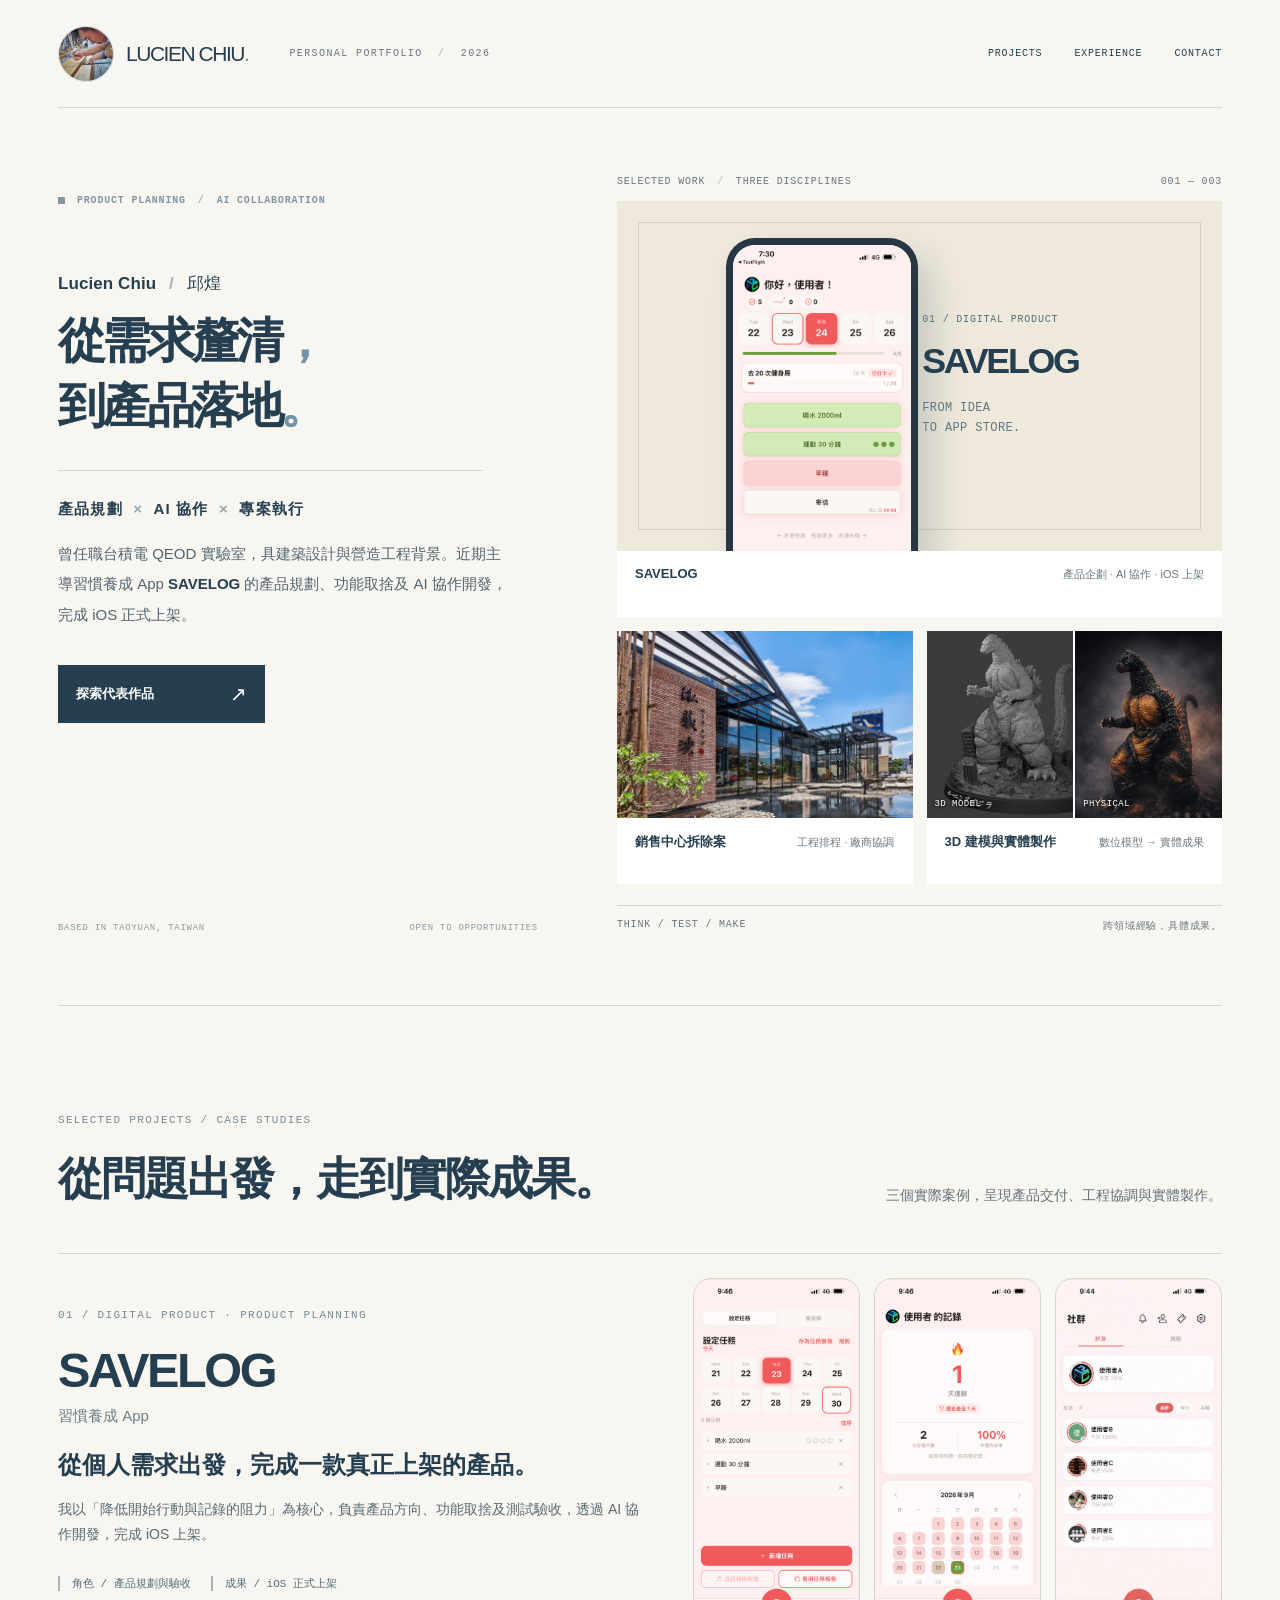
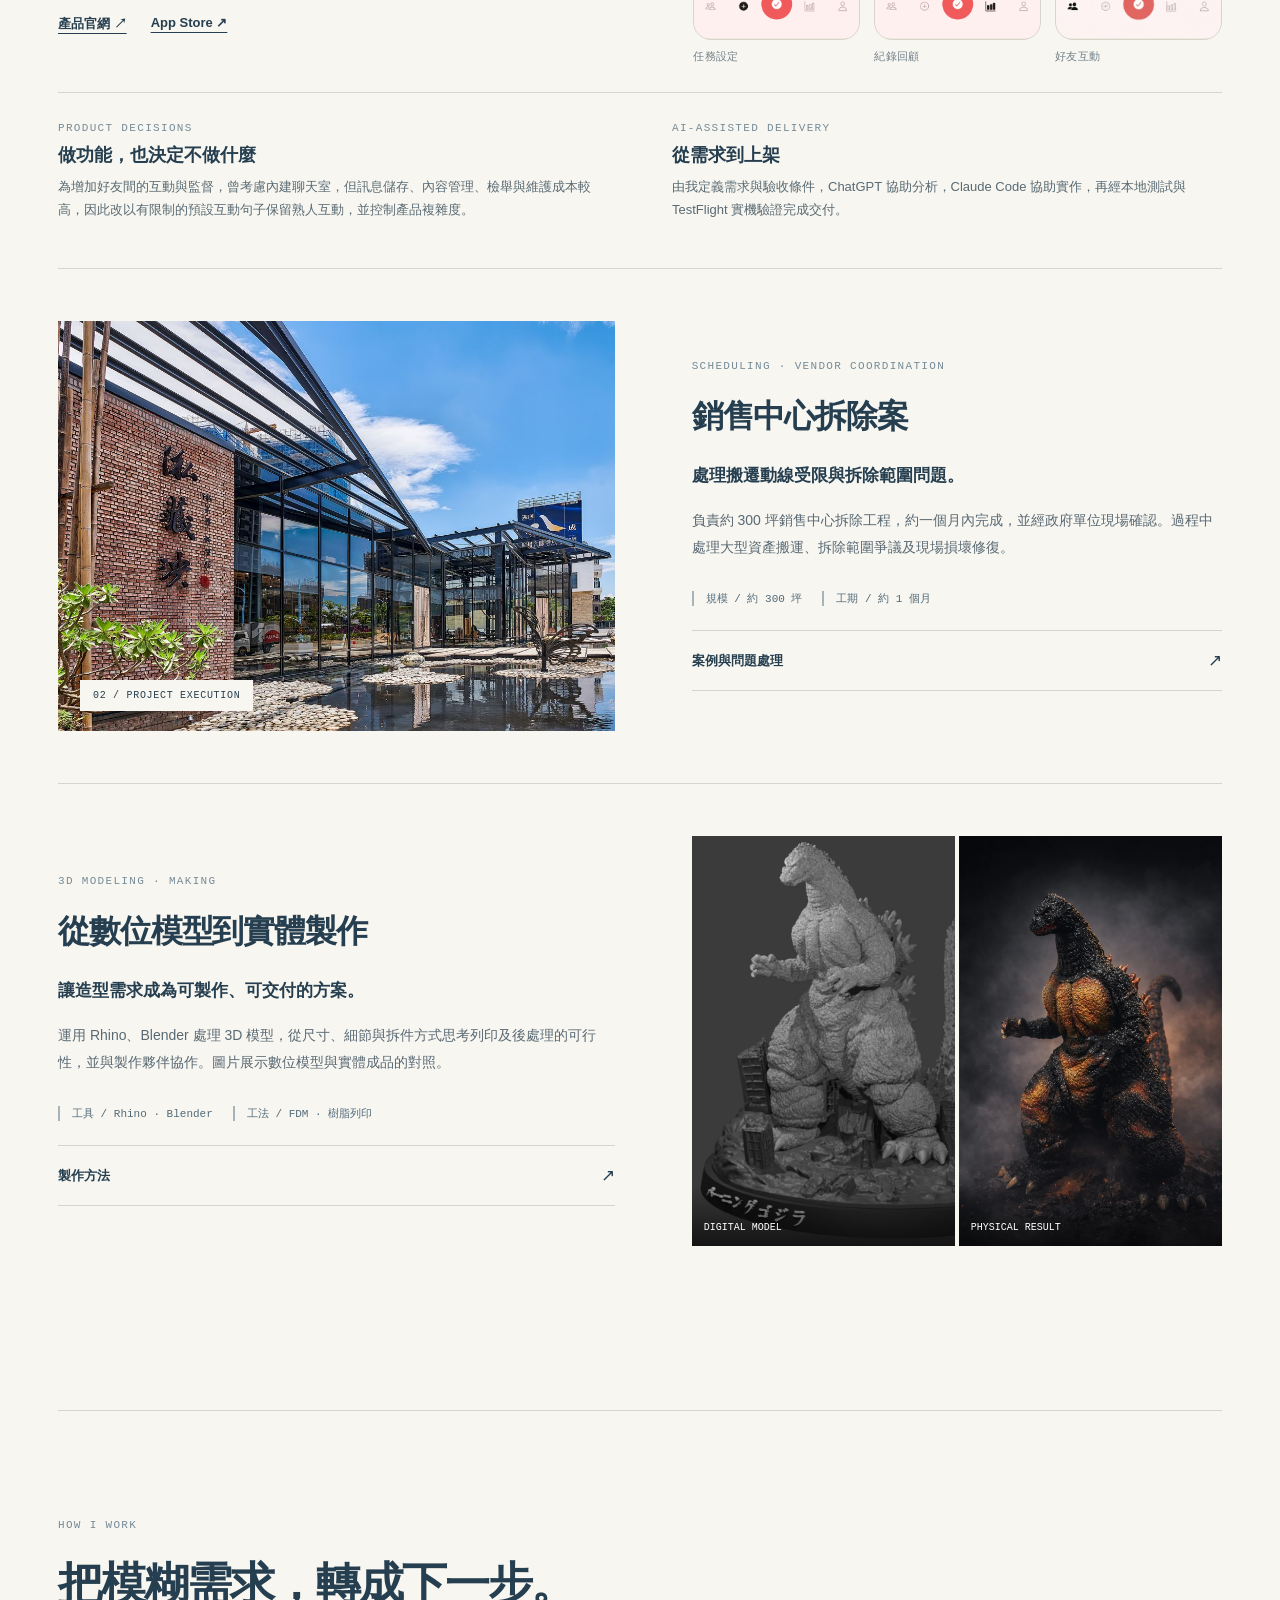
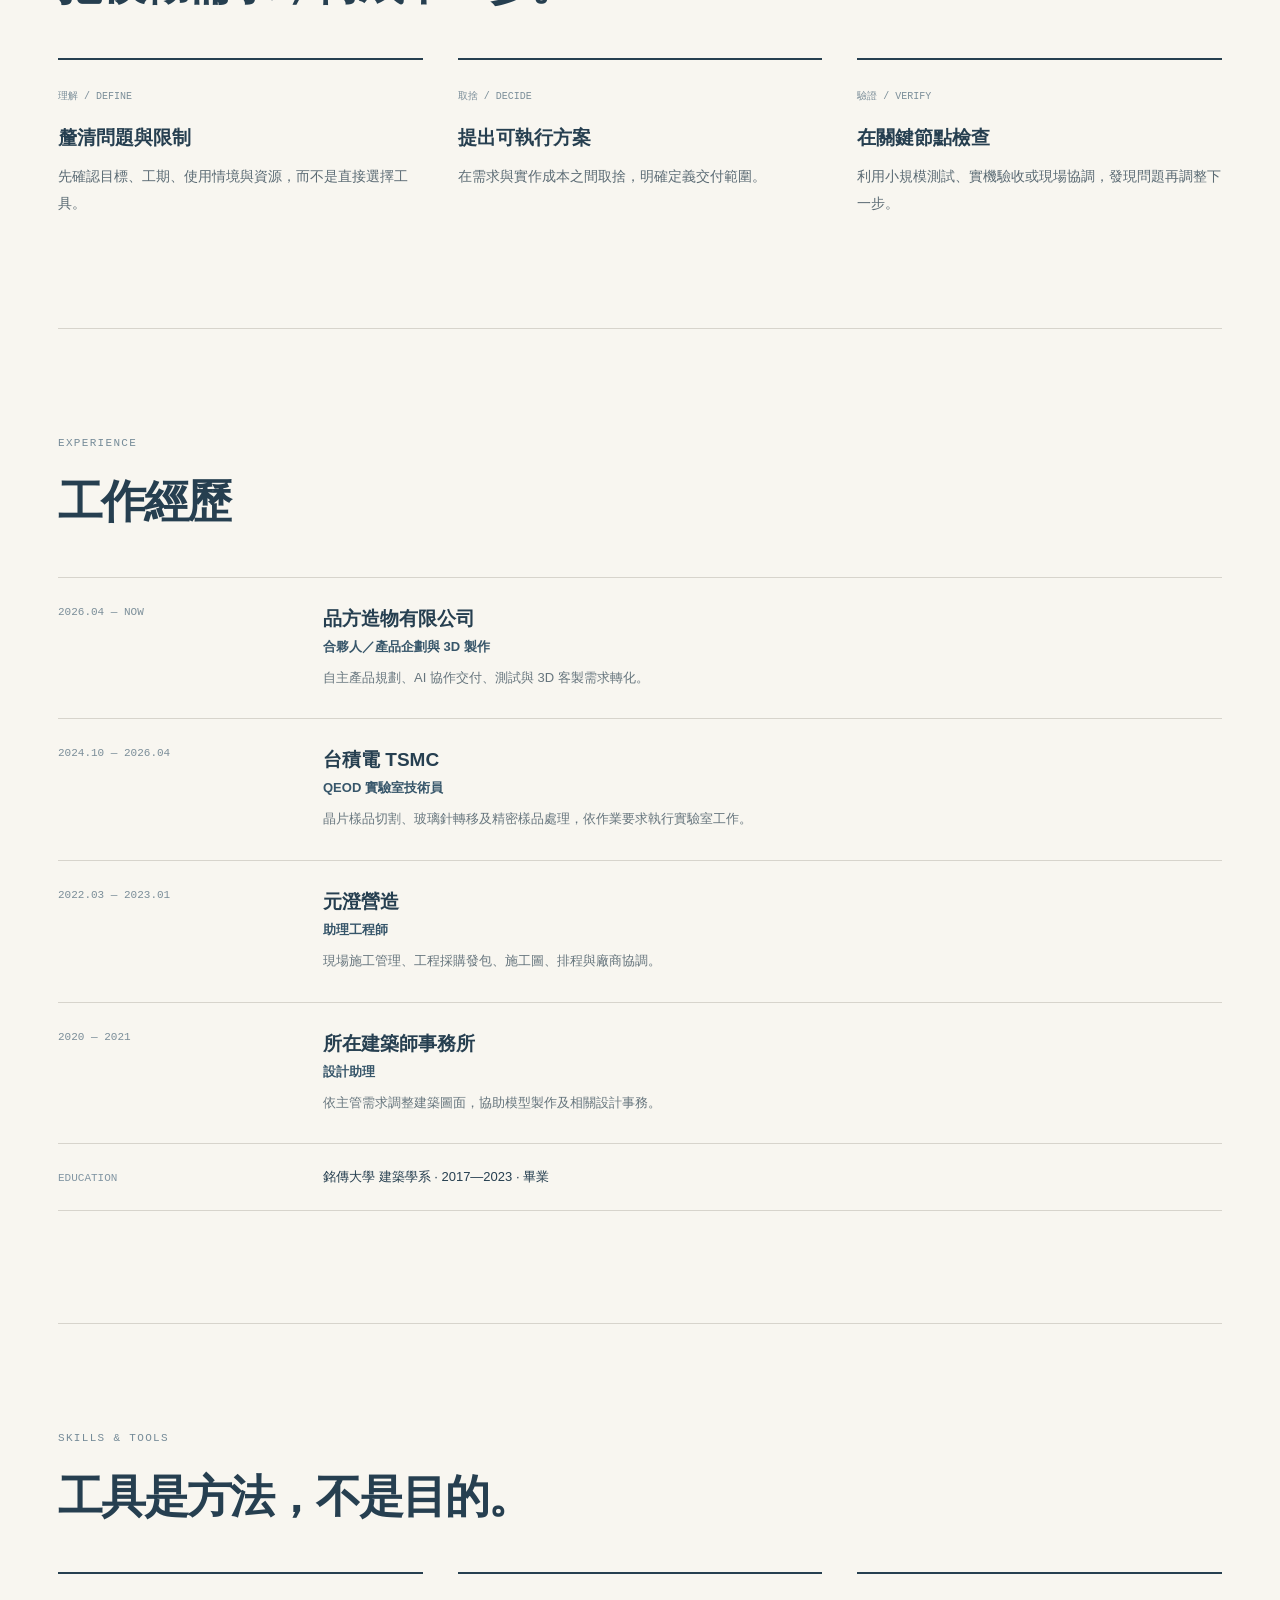
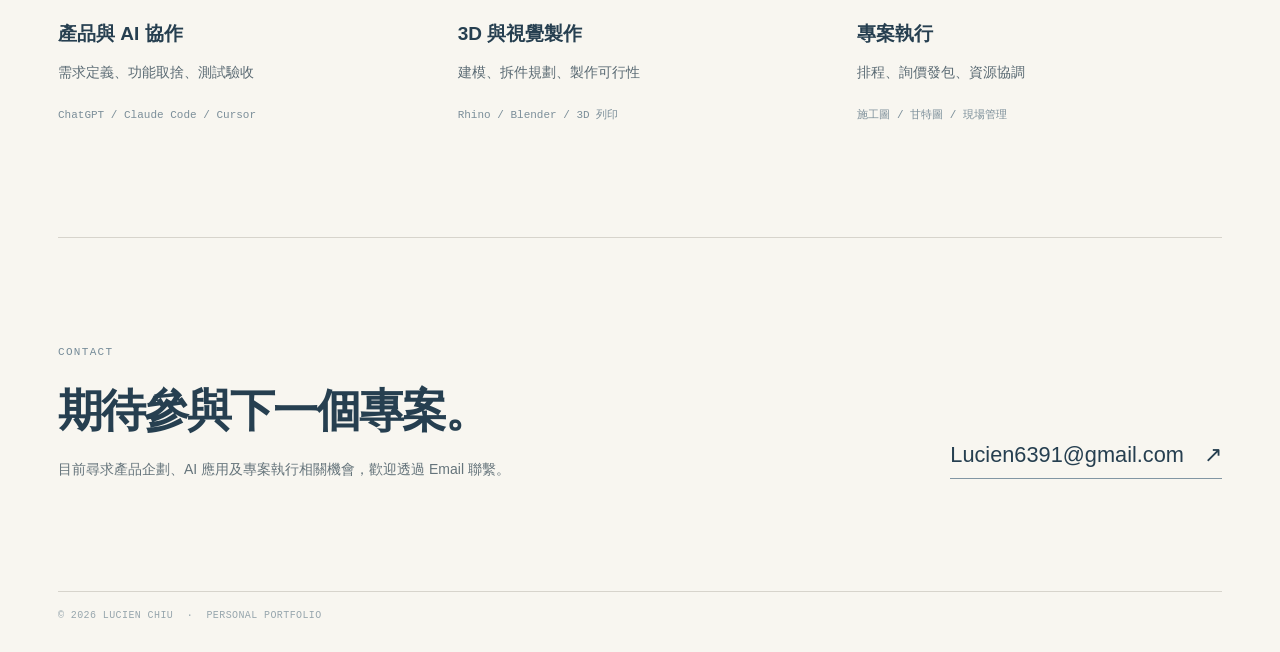
==== index.html @ 49c58454 "Add files via upload" ====
<!doctype html>
<html lang="zh-Hant">
<head>
  <meta charset="utf-8">
  <meta name="viewport" content="width=device-width, initial-scale=1">
  <meta name="theme-color" content="#F8F6F0">
  <meta name="description" content="Lucien Chiu 邱煌的個人作品集。產品規劃、AI 協作與專案執行。">
  <title>Lucien Chiu｜邱煌 — Portfolio</title>
  <link rel="stylesheet" href="styles.css">
</head>
<body>
  <div class="page-shell">
    <header class="site-header">
      <a class="wordmark" href="#top" aria-label="Lucien Chiu 首頁"><img class="brand-photo" src="assets/lucien-work-photo.jpg" alt="" width="56" height="56"> <span class="brand-name">LUCIEN <span>CHIU</span><span class="mark-dot">.</span></span></a>
      <span class="header-label">PERSONAL PORTFOLIO <span class="sep">/</span> 2026</span>
      <nav class="main-nav" aria-label="主要導覽"><a href="#selected-work">PROJECTS</a><a href="#experience">EXPERIENCE</a><a href="#contact">CONTACT</a></nav>
    </header>

    <main id="top">
      <section class="hero" aria-labelledby="hero-title">
        <div class="hero-copy">
          <div class="hero-index"><span class="square" aria-hidden="true"></span> PRODUCT PLANNING <span class="slash">/</span> AI COLLABORATION</div>
          <p class="hello">Lucien Chiu <span class="hello-line">/</span> 邱煌</p>
          <h1 id="hero-title">從需求釐清<span class="punct">，</span><br>到產品落地<span class="punct">。</span></h1>
          <div class="rule"></div>
          <p class="hero-role">產品規劃 <span>×</span> AI 協作 <span>×</span> 專案執行</p>
          <p class="hero-description">曾任職台積電 QEOD 實驗室，具建築設計與營造工程背景。近期主導習慣養成 App <strong>SAVELOG</strong> 的產品規劃、功能取捨及 AI 協作開發，完成 iOS 正式上架。</p>
          <a class="hero-cta" href="#selected-work"><span>探索代表作品</span><span class="cta-arrow" aria-hidden="true">↗</span></a>
          <div class="hero-foot"><span>BASED IN TAOYUAN, TAIWAN</span><span>OPEN TO OPPORTUNITIES</span></div>
        </div>

        <div class="portfolio-area" aria-label="代表作品影像">
          <div class="area-heading"><span>SELECTED WORK <i>/</i> THREE DISCIPLINES</span><span>001 — 003</span></div>
          <div class="project-grid">
            <article class="project project-product">
              <div class="product-visual">
                <div class="visual-outline" aria-hidden="true"></div>
                <div class="phone"><img src="assets/savelog.png" alt="SAVELOG 習慣管理 App 首頁畫面"></div>
                <div class="product-meta"><span class="tiny-label">01 / DIGITAL PRODUCT</span><span class="product-title">SAVELOG</span><span class="product-sub">FROM IDEA<br>TO APP STORE.</span></div>
              </div>
              <div class="project-caption"><strong>SAVELOG</strong><span>產品企劃 · AI 協作 · iOS 上架</span></div>
            </article>
            <article class="project project-build">
              <div class="build-visual"><img src="assets/sales-center.jpg" alt="曾負責拆除統籌的銷售中心，拆除前建築外觀"></div>
              <div class="project-caption"><strong>銷售中心拆除案</strong><span>工程排程 · 廠商協調</span></div>
            </article>
            <article class="project project-make">
              <div class="make-visual"><div class="make-half"><img src="assets/godzilla-model.webp" alt="哥吉拉作品的數位 3D 模型"><span>3D MODEL</span></div><div class="make-half"><img src="assets/godzilla-finished.webp" alt="哥吉拉作品的實體塗裝成品"><span>PHYSICAL</span></div></div>
              <div class="project-caption"><strong>3D 建模與實體製作</strong><span>數位模型 → 實體成果</span></div>
            </article>
          </div>
          <div class="area-footer"><span>THINK / TEST / MAKE</span><span>跨領域經驗，具體成果。</span></div>
        </div>
      </section>

      <section class="section work-section" id="selected-work" aria-labelledby="work-title">
        <div class="section-heading"><div><p class="eyebrow">SELECTED PROJECTS / CASE STUDIES</p><h2 id="work-title">從問題出發，走到實際成果。</h2></div><p class="section-intro">三個實際案例，呈現產品交付、工程協調與實體製作。</p></div>
        <article class="savelog-feature compact-savelog" aria-labelledby="savelog-title">
          <div class="savelog-compact-main">
            <div class="savelog-compact-copy">
              <p class="eyebrow">01 / DIGITAL PRODUCT · PRODUCT PLANNING</p>
              <h3 id="savelog-title">SAVELOG <span>習慣養成 App</span></h3>
              <p class="savelog-statement">從個人需求出發，完成一款真正上架的產品。</p>
              <p>我以「降低開始行動與記錄的阻力」為核心，負責產品方向、功能取捨及測試驗收，透過 AI 協作開發，完成 iOS 上架。</p>
              <div class="facts"><span>角色 / 產品規劃與驗收</span><span>成果 / iOS 正式上架</span></div>
              <div class="savelog-links"><a href="https://savelog.app/" target="_blank" rel="noopener noreferrer">產品官網 ↗</a><a href="https://apps.apple.com/mo/app/savelog/id6796294139" target="_blank" rel="noopener noreferrer">App Store ↗</a></div>
            </div>
            <div class="compact-screens" aria-label="SAVELOG 實際介面截圖，手機可左右滑動瀏覽" tabindex="0">
              <figure class="compact-screen compact-screen-primary"><img src="assets/savelog-setup.png" alt="SAVELOG 任務設定畫面" loading="lazy"><figcaption>任務設定</figcaption></figure>
              <figure class="compact-screen"><img src="assets/savelog-progress.png" alt="SAVELOG 紀錄與統計畫面" loading="lazy"><figcaption>紀錄回顧</figcaption></figure>
              <figure class="compact-screen"><img src="assets/savelog-community.png" alt="SAVELOG 好友互動畫面" loading="lazy"><figcaption>好友互動</figcaption></figure>
            </div>
          </div>
          <div class="savelog-compact-facts">
            <div><span class="eyebrow">PRODUCT DECISIONS</span><h4>做功能，也決定不做什麼</h4><p>為增加好友間的互動與監督，曾考慮內建聊天室，但訊息儲存、內容管理、檢舉與維護成本較高，因此改以有限制的預設互動句子保留熟人互動，並控制產品複雜度。</p></div>
            <div><span class="eyebrow">AI-ASSISTED DELIVERY</span><h4>從需求到上架</h4><p>由我定義需求與驗收條件，ChatGPT 協助分析，Claude Code 協助實作，再經本地測試與 TestFlight 實機驗證完成交付。</p></div>
          </div>
        </article>
        <article class="case" aria-labelledby="demolition-title">
          <div class="case-visual photo-case"><img src="assets/sales-center.jpg" loading="lazy" alt="由本人負責後續拆除統籌的銷售中心拆除前外觀"><span class="visual-stamp">02 / PROJECT EXECUTION</span></div>
          <div class="case-content"><p class="eyebrow">SCHEDULING · VENDOR COORDINATION</p><h3 id="demolition-title">銷售中心拆除案</h3><p class="case-leadline">處理搬遷動線受限與拆除範圍問題。</p><p>負責約 300 坪銷售中心拆除工程，約一個月內完成，並經政府單位現場確認。過程中處理大型資產搬運、拆除範圍爭議及現場損壞修復。</p><div class="facts"><span>規模 / 約 300 坪</span><span>工期 / 約 1 個月</span></div><details><summary>案例與問題處理 <span aria-hidden="true">↗</span></summary><div class="case-detail"><h4>大型資產搬遷</h4><p>現場一座高價木製底座無法沿原路搬出。我先向前輩了解進場方式，再與廠商協調調整工序，待天花板拆除後以吊車移出。</p><h4>範圍與現場問題</h4><p>因原先漏列紅磚牆拆除範圍，與廠商協商追加作業並完成清除；現場入口鐵門遭施工損壞後，也要求廠商完成修復。</p><p class="note">照片為拆除前建築外觀，非本人建築設計作品。</p></div></details></div>
        </article>
        <article class="case" aria-labelledby="model-title">
          <div class="case-visual dual-case"><figure><img src="assets/godzilla-model.webp" loading="lazy" alt="哥吉拉數位雕塑灰模"><figcaption>DIGITAL MODEL</figcaption></figure><figure><img src="assets/godzilla-finished.webp" loading="lazy" alt="哥吉拉實體製作與上色成品"><figcaption>PHYSICAL RESULT</figcaption></figure></div>
          <div class="case-content"><p class="eyebrow">3D MODELING · MAKING</p><h3 id="model-title">從數位模型到實體製作</h3><p class="case-leadline">讓造型需求成為可製作、可交付的方案。</p><p>運用 Rhino、Blender 處理 3D 模型，從尺寸、細節與拆件方式思考列印及後處理的可行性，並與製作夥伴協作。圖片展示數位模型與實體成品的對照。</p><div class="facts"><span>工具 / Rhino · Blender</span><span>工法 / FDM · 樹脂列印</span></div><details><summary>製作方法 <span aria-hidden="true">↗</span></summary><div class="case-detail"><h4>需求轉譯</h4><p>先確認尺寸、造型、數量與交期；遇到不明確的需求，提供具體選項協助討論。</p><h4>製造限制</h4><p>建模時考量細節強度、列印分件、組裝與後處理；對不可行的細節提出替代方案。</p><p class="note">實際模型、列印與塗裝分工依個別作品確認；此處不將所有製程宣稱為獨立完成。</p></div></details></div>
        </article>
      </section>
      <section class="section method-section" id="how-i-work" aria-labelledby="method-title"><div class="section-heading"><div><p class="eyebrow">HOW I WORK</p><h2 id="method-title">把模糊需求，轉成下一步。</h2></div></div><div class="method-grid"><div><span class="step-no">理解 / DEFINE</span><h3>釐清問題與限制</h3><p>先確認目標、工期、使用情境與資源，而不是直接選擇工具。</p></div><div><span class="step-no">取捨 / DECIDE</span><h3>提出可執行方案</h3><p>在需求與實作成本之間取捨，明確定義交付範圍。</p></div><div><span class="step-no">驗證 / VERIFY</span><h3>在關鍵節點檢查</h3><p>利用小規模測試、實機驗收或現場協調，發現問題再調整下一步。</p></div></div></section>
      <section class="section experience-section" id="experience" aria-labelledby="experience-title"><div class="section-heading"><div><p class="eyebrow">EXPERIENCE</p><h2 id="experience-title">工作經歷</h2></div></div><div class="timeline"><div class="timeline-row"><time>2026.04 — NOW</time><div><h3>品方造物有限公司</h3><p class="job-title">合夥人／產品企劃與 3D 製作</p><p>自主產品規劃、AI 協作交付、測試與 3D 客製需求轉化。</p></div></div><div class="timeline-row"><time>2024.10 — 2026.04</time><div><h3>台積電 TSMC</h3><p class="job-title">QEOD 實驗室技術員</p><p>晶片樣品切割、玻璃針轉移及精密樣品處理，依作業要求執行實驗室工作。</p></div></div><div class="timeline-row"><time>2022.03 — 2023.01</time><div><h3>元澄營造</h3><p class="job-title">助理工程師</p><p>現場施工管理、工程採購發包、施工圖、排程與廠商協調。</p></div></div><div class="timeline-row"><time>2020 — 2021</time><div><h3>所在建築師事務所</h3><p class="job-title">設計助理</p><p>依主管需求調整建築圖面，協助模型製作及相關設計事務。</p></div></div></div><p class="education"><span>EDUCATION</span> 銘傳大學 建築學系 · 2017—2023 · 畢業</p></section>
      <section class="section skills-section" id="skills" aria-labelledby="skills-title"><div class="section-heading"><div><p class="eyebrow">SKILLS & TOOLS</p><h2 id="skills-title">工具是方法，不是目的。</h2></div></div><div class="skills-grid"><div><h3>產品與 AI 協作</h3><p>需求定義、功能取捨、測試驗收</p><small>ChatGPT / Claude Code / Cursor</small></div><div><h3>3D 與視覺製作</h3><p>建模、拆件規劃、製作可行性</p><small>Rhino / Blender / 3D 列印</small></div><div><h3>專案執行</h3><p>排程、詢價發包、資源協調</p><small>施工圖 / 甘特圖 / 現場管理</small></div></div></section>
      <section class="section contact-section" id="contact" aria-labelledby="contact-title"><div><p class="eyebrow">CONTACT</p><h2 id="contact-title">期待參與下一個專案。</h2><p>目前尋求產品企劃、AI 應用及專案執行相關機會，歡迎透過 Email 聯繫。</p></div><a class="contact-email" href="mailto:Lucien6391@gmail.com">Lucien6391@gmail.com <span aria-hidden="true">↗</span></a></section>
    </main>
    <footer class="prototype-footer">© 2026 LUCIEN CHIU <span>·</span> PERSONAL PORTFOLIO</footer>
  </div>
</body>
</html>
---- styles.css ----
:root{--paper:#F8F6F0;--ink:#263F50;--muted:#687780;--line:#D7D4CC;--blue:#8296A3;--white:#fff;--font-sans:"Noto Sans TC","PingFang TC","Microsoft JhengHei",Arial,sans-serif;--font-mono:"IBM Plex Mono","Consolas",monospace}
*{box-sizing:border-box}html{scroll-behavior:smooth}body{margin:0;background:var(--paper);color:var(--ink);font-family:var(--font-sans);-webkit-font-smoothing:antialiased}a{color:inherit}a:focus-visible{outline:3px solid #3a829b;outline-offset:5px}.page-shell{max-width:1632px;margin:auto;padding:0 58px}.site-header{height:108px;display:flex;align-items:center;border-bottom:1px solid var(--line);gap:26px}.wordmark{text-decoration:none;font-family:Arial,sans-serif;font-size:21px;font-weight:850;letter-spacing:-.07em;white-space:nowrap}.wordmark span:not(.mark-dot){font-weight:350}.mark-dot{color:#698da0}.header-label{margin-left:15px;font:10px var(--font-mono);color:var(--muted);letter-spacing:.14em}.sep{padding:0 8px;color:#a7b5bb}.header-link{margin-left:auto;text-decoration:none;font:11px var(--font-mono);letter-spacing:.08em}.header-link span{font-size:15px;margin-left:12px}.hero{display:grid;grid-template-columns:minmax(0,.9fr) minmax(0,1.1fr);gap:clamp(45px,5vw,96px);min-height:745px;padding:68px 0 72px}.hero-copy{display:flex;flex-direction:column;padding-top:19px}.hero-index,.area-heading,.area-footer,.hero-foot,.tiny-label{font-family:var(--font-mono);font-size:10px;letter-spacing:.08em}.hero-index{display:flex;gap:12px;align-items:center;color:var(--blue);font-weight:600}.square{display:block;width:7px;height:7px;background:var(--blue)}.slash{color:#a6b3b9}.hello{font-size:17px;margin:66px 0 13px;font-weight:550;letter-spacing:.005em}.hello-line{color:#a5b1b6;padding:0 8px}h1{font-size:clamp(42px,3.75vw,67px);font-weight:720;letter-spacing:-.075em;line-height:1.36;margin:0;white-space:nowrap}.punct{color:#7294a5}.rule{height:1px;background:var(--line);max-width:425px;margin:31px 0 29px}.hero-role{font-size:15px;font-weight:600;letter-spacing:.08em;margin:0}.hero-role span{color:#95a7af;margin:0 5px}.hero-description{max-width:455px;font-size:15px;color:#536570;line-height:2.05;margin:20px 0 0}.hero-description strong{color:var(--ink);font-weight:750}.hero-cta{margin-top:34px;display:inline-flex;align-items:center;justify-content:space-between;width:207px;background:var(--ink);color:#fff;padding:17px 18px;text-decoration:none;font-size:13px;font-weight:650;transition:background .2s,transform .2s}.hero-cta:hover{background:#3D5A6C;transform:translateY(-2px)}.cta-arrow{font-size:20px;font-weight:400}.hero-foot{display:flex;justify-content:space-between;gap:20px;max-width:480px;margin-top:auto;padding-top:70px;color:#8b9ca4;font-size:9px}.portfolio-area{min-width:0;scroll-margin-top:30px}.area-heading{display:flex;justify-content:space-between;color:var(--muted);margin:0 0 14px}.area-heading i{color:#b5c0c5;font-style:normal;margin:0 5px}.project-grid{display:grid;grid-template-columns:1fr 1fr;gap:14px}.project{min-width:0;background:#fff;overflow:hidden}.project-product{grid-column:1/-1}.product-visual{height:350px;position:relative;overflow:hidden;background:#EFE9DC;display:flex;justify-content:flex-end;align-items:center;padding-right:13%}.visual-outline{position:absolute;inset:21px;border:1px solid rgba(36,67,82,.13);pointer-events:none}.phone{position:absolute;width:192px;height:330px;overflow:hidden;border:7px solid #273743;border-bottom:0;border-radius:29px 29px 0 0;top:37px;left:18%;box-shadow:15px 18px 35px #28455333;background:#fee}.phone img{display:block;width:100%;height:auto}.product-meta{position:relative;z-index:1;width:42%;display:flex;flex-direction:column;gap:16px;align-items:flex-start}.tiny-label{color:#536e7a;font-size:10px}.product-title{font:800 clamp(23px,2.8vw,43px) Arial,sans-serif;letter-spacing:-.065em}.small-em{font-size:8px;vertical-align:top;margin:4px}.product-sub{font:12px/1.7 var(--font-mono);letter-spacing:.03em;color:#607883}.project-caption{min-height:66px;padding:15px 18px 13px;display:flex;justify-content:space-between;align-items:baseline;gap:10px}.project-caption strong{font-size:13px;font-weight:700}.project-caption span{font-size:11px;color:var(--muted);text-align:right}.build-visual,.make-visual{height:187px;overflow:hidden}.build-visual img{height:100%;width:100%;object-fit:cover;object-position:center 48%}.make-visual{display:grid;grid-template-columns:1fr 1fr;gap:2px;background:#fff}.make-half{min-width:0;position:relative;overflow:hidden;background:#242426}.make-half img{height:100%;width:100%;object-fit:cover;object-position:center}.make-half:first-child img{object-position:50% 50%}.make-half:last-child img{object-position:50% 35%}.make-half span{position:absolute;bottom:9px;left:8px;color:white;font:9px var(--font-mono);letter-spacing:.05em;text-shadow:0 1px 4px #000}.area-footer{display:flex;justify-content:space-between;margin-top:21px;border-top:1px solid var(--line);padding-top:13px;color:var(--muted)}.prototype-footer{border-top:1px solid var(--line);padding:18px 0 26px;color:#97a6ad;font:10px var(--font-mono);letter-spacing:.04em}.prototype-footer span{margin:0 7px}
@media(max-width:1150px){.page-shell{padding:0 32px}.hero{gap:36px}.project-caption{align-items:flex-start;flex-direction:column;gap:5px}.project-caption span{text-align:left}.hero-foot{gap:6px}}
@media(max-width:820px){.site-header{height:76px}.header-label{display:none}.hero{grid-template-columns:1fr;gap:52px;padding:48px 0 55px}.hero-copy{padding-top:0}.hello{margin:44px 0 12px}.hero-foot{padding-top:36px}.project-grid{max-width:680px}.portfolio-area{max-width:680px}.hero-description{max-width:600px}.hero h1{font-size:clamp(43px,7vw,69px)}}
@media(max-width:480px){.page-shell{padding:0 20px}.site-header{height:70px}.wordmark{font-size:19px}.header-link{font-size:9px}.header-link span{margin-left:3px}.hero{padding:35px 0 48px;gap:44px}.hero-index{font-size:9px;gap:7px}.hello{font-size:15px;margin-top:48px}.hero h1{font-size:clamp(37px,10.8vw,48px);letter-spacing:-.08em}.rule{margin:26px 0 23px}.hero-role{font-size:12px}.hero-role span{margin:0 1px}.hero-description{font-size:14px;line-height:1.95}.hero-cta{margin-top:28px}.hero-foot{font-size:8px}.area-heading{font-size:9px}.project-grid{gap:10px}.product-visual{height:290px;padding-right:7%}.phone{width:147px;height:270px;top:30px;left:7%;border-width:5px;border-radius:22px 22px 0 0}.product-meta{width:43%;gap:12px}.tiny-label{font-size:8px}.product-title{font-size:23px}.product-sub{font-size:9px}.visual-outline{inset:12px}.build-visual,.make-visual{height:140px}.project-caption{padding:11px 10px;min-height:73px}.project-caption strong{font-size:11px}.project-caption span{font-size:10px}.make-half span{font-size:7px;left:5px;bottom:5px}.area-footer{font-size:8px}.prototype-footer{font-size:9px}}
@media(prefers-reduced-motion:reduce){html{scroll-behavior:auto}.hero-cta{transition:none}.hero-cta:hover{transform:none}}

/* Portfolio V2: CV-inspired warm paper + navy. */
.main-nav{margin-left:auto;display:flex;gap:32px;font:10px var(--font-mono);letter-spacing:.08em}.main-nav a{text-decoration:none;border-bottom:1px solid transparent;padding:8px 0}.main-nav a:hover{border-color:var(--ink)}
.section{padding:108px 0 112px;border-top:1px solid var(--line);scroll-margin-top:30px}.section-heading{display:flex;gap:48px;align-items:end;justify-content:space-between;margin-bottom:45px}.eyebrow{color:#758b98;font:11px var(--font-mono);letter-spacing:.12em;margin:0 0 22px}.section h2{font-size:clamp(30px,3.5vw,52px);letter-spacing:-.045em;line-height:1.35;margin:0;font-weight:730}.section-intro{max-width:330px;color:#62707a;font-size:14px;line-height:1.9;margin:0}.case{display:grid;grid-template-columns:1.05fr 1fr;gap:clamp(38px,6vw,106px);padding:52px 0;border-top:1px solid var(--line);align-items:center}.case-lead{padding-top:0;border:0}.case:nth-of-type(3) .case-visual{order:2}.case:nth-of-type(3) .case-content{order:1}.case-visual{height:410px;min-width:0;position:relative;overflow:hidden;background:#EFE9DC}.case-visual>img{width:100%;height:100%;object-fit:cover;display:block}.app-case{background:#e7e9e6;display:flex;justify-content:center;align-items:flex-start}.app-shot{width:min(50%,255px);height:105%;overflow:hidden;margin-top:30px;box-shadow:15px 16px 25px #263f5029;border:6px solid #263F50;border-radius:27px 27px 0 0;background:#fee}.app-shot img{width:100%;display:block}.visual-stamp{position:absolute;left:22px;bottom:20px;z-index:2;background:#F8F6F0;padding:10px 13px;font:10px var(--font-mono);letter-spacing:.07em;color:var(--ink)}.case-content h3{font-size:clamp(25px,2.5vw,36px);letter-spacing:-.035em;line-height:1.4;margin:0 0 20px}.case-content h3 span{display:block;font-size:.55em;letter-spacing:0;color:#7b8c97;font-weight:500;margin-top:4px}.case-leadline{font-weight:700;color:var(--ink)!important;font-size:17px!important}.case-content>p:not(.eyebrow),.case-detail p{color:#596974;line-height:1.95;font-size:14px;margin:0 0 15px}.facts{display:flex;flex-wrap:wrap;gap:12px 20px;margin:30px 0 24px;color:#526b7a;font:11px var(--font-mono)}.facts span{border-left:2px solid #a6b3b9;padding-left:12px}.case details{border-top:1px solid var(--line);border-bottom:1px solid var(--line)}.case summary{padding:19px 0;cursor:pointer;font-size:13px;font-weight:650;display:flex;justify-content:space-between;align-items:center;list-style:none}.case summary::-webkit-details-marker{display:none}.case summary span{font-size:17px;font-weight:400}.case details[open] summary span{transform:rotate(90deg)}.case-detail{padding:0 0 15px}.case-detail h4{font-size:14px;margin:22px 0 7px}.case-detail .note{font-size:12px;color:#7b8185}.dual-case{display:grid;grid-template-columns:1fr 1fr;gap:4px;background:#F8F6F0}.dual-case figure{margin:0;position:relative;overflow:hidden;background:#222}.dual-case img{height:100%;width:100%;object-fit:cover;display:block}.dual-case figure:first-child img{object-position:50% 45%}.dual-case figure:last-child img{object-position:50% 44%}.dual-case figcaption{position:absolute;bottom:0;left:0;right:0;background:linear-gradient(transparent,#000a);color:#fff;padding:38px 12px 13px;font:10px var(--font-mono)}
.method-grid,.skills-grid{display:grid;grid-template-columns:repeat(3,1fr);gap:35px}.method-grid>div,.skills-grid>div{border-top:2px solid #263F50;padding-top:25px}.step-no{font:10px var(--font-mono);color:#7b8e99}.method-grid h3,.skills-grid h3{margin:22px 0 12px;font-size:19px}.method-grid p,.skills-grid p{margin:0;line-height:1.9;font-size:14px;color:#5b6b74}.skills-grid small{display:block;margin-top:20px;font:11px/1.8 var(--font-mono);color:#7b8e99}.timeline{border-top:1px solid var(--line)}.timeline-row{display:grid;grid-template-columns:220px 1fr;gap:45px;border-bottom:1px solid var(--line);padding:28px 0}.timeline-row time{font:11px var(--font-mono);color:#7b8e99}.timeline-row h3{margin:0 0 6px;font-size:19px}.timeline-row .job-title{font-size:13px;color:#37566a;font-weight:700;margin:0 0 10px}.timeline-row p:not(.job-title){font-size:13px;line-height:1.9;color:#66757d;margin:0}.education{border-bottom:1px solid var(--line);padding:24px 0;font-size:13px}.education span{display:inline-block;min-width:220px;font:11px var(--font-mono);color:#8296A3}.contact-section{display:flex;justify-content:space-between;align-items:end;gap:32px}.contact-section p:not(.eyebrow){font-size:14px;color:#65747b;margin:20px 0 0}.contact-email{font-size:clamp(15px,1.7vw,23px);color:var(--ink);text-decoration:none;border-bottom:1px solid #8296A3;padding-bottom:10px;white-space:nowrap}.contact-email:hover{color:#526c7f}.contact-email span{margin-left:14px}
@media(max-width:820px){.main-nav{gap:18px;font-size:9px}.section{padding:74px 0}.section-heading{display:block;margin-bottom:34px}.section-intro{margin-top:20px}.case{grid-template-columns:1fr;gap:28px;padding:38px 0}.case:nth-of-type(3) .case-visual,.case:nth-of-type(3) .case-content{order:initial}.case-visual{height:390px}.method-grid,.skills-grid{gap:20px}.timeline-row{grid-template-columns:160px 1fr;gap:25px}.education span{min-width:160px}.contact-section{display:block}.contact-email{display:inline-block;margin-top:36px}}
@media(max-width:480px){.main-nav{gap:13px;font-size:8px}.main-nav a:nth-child(2){display:none}.wordmark{font-size:17px}.section{padding:58px 0}.section-heading{margin-bottom:27px}.case-visual{height:290px}.case{padding:32px 0}.case-content h3{font-size:27px}.method-grid,.skills-grid{grid-template-columns:1fr;gap:25px}.timeline-row{grid-template-columns:1fr;gap:6px;padding:22px 0}.timeline-row h3{font-size:17px}.education span{display:block;margin-bottom:10px}.contact-email{white-space:normal;overflow-wrap:anywhere}}

/* V2.1: subtle photo identity in header. */
.wordmark{display:inline-flex;align-items:center;gap:12px;letter-spacing:normal}
.brand-name{font-family:Arial,sans-serif;font-size:21px;font-weight:850;letter-spacing:-.07em}
.brand-name>span:not(.mark-dot){font-weight:350}
.brand-photo{width:42px;height:42px;object-fit:cover;object-position:50% 37%;border-radius:50%;flex-shrink:0;border:1px solid rgba(38,63,80,.14)}
@media(max-width:480px){.wordmark{gap:9px}.brand-name{font-size:17px}.brand-photo{width:36px;height:36px}}

/* V3: SAVELOG editorial case story */
.savelog-feature{border-top:1px solid var(--line);padding:22px 0 70px;margin-bottom:6px}
.savelog-intro{display:grid;grid-template-columns:1fr .82fr;align-items:center;gap:clamp(35px,6vw,100px);padding:22px 0 68px}
.savelog-intro-copy h3{font-size:clamp(38px,4vw,65px);letter-spacing:-.055em;margin:0 0 22px;line-height:1.15}
.savelog-intro-copy h3 span{font-size:17px;font-weight:500;letter-spacing:0;display:block;margin-top:10px;color:#6d7f88}
.savelog-statement{font-size:clamp(19px,2.1vw,29px)!important;font-weight:700;line-height:1.5!important;color:var(--ink)!important}
.savelog-intro-copy>p:not(.eyebrow),.story-copy p:not(.eyebrow),.story-decision p:not(.eyebrow),.delivery-panel p:not(.eyebrow){font-size:14px;line-height:2;color:#586a73}
.savelog-intro-art{position:relative;min-height:455px;max-height:490px;display:flex;align-items:flex-start;justify-content:center;overflow:hidden;background:#eae4da;padding-top:35px}
.savelog-intro-art img{height:auto;width:min(53%,255px);box-shadow:15px 20px 36px #263f5030;border-radius:17px 17px 0 0}
.shot-label{position:absolute;left:15px;bottom:14px;font:10px var(--font-mono);letter-spacing:.1em;background:var(--paper);color:var(--ink);padding:9px 11px}
.store-link{display:inline-flex;align-items:center;gap:20px;margin-top:10px;padding:14px 18px;background:var(--ink);color:#fff;text-decoration:none;font-size:13px;font-weight:650}
.store-link:hover{background:#426075}.store-link span{font-size:19px}
.savelog-story{border-top:1px solid var(--line)}
.story-row{display:grid;grid-template-columns:minmax(0,.85fr) minmax(0,1fr);gap:clamp(38px,7vw,120px);align-items:center;padding:62px 5%;border-bottom:1px solid var(--line)}
.story-row-reverse .story-visual{order:2}.story-row-reverse .story-copy{order:1}
.story-visual{position:relative;min-height:380px;height:430px;display:flex;justify-content:center;align-items:flex-start;overflow:hidden;padding-top:26px;background:#eee8df}
.story-visual img{height:auto;width:min(54%,230px);border-radius:14px 14px 0 0;box-shadow:12px 17px 27px #263f5029}
.story-copy h4,.story-decision h4,.delivery-panel h4{font-size:clamp(23px,2.45vw,35px);letter-spacing:-.045em;line-height:1.4;margin:0 0 18px}
.story-copy .story-note{color:#78838a!important;font-size:12px!important;margin-top:22px}
.story-decision{display:grid;grid-template-columns:1fr 1fr;gap:55px;background:#eee9de;padding:45px 5%;align-items:center;border-bottom:1px solid var(--line)}
.story-decision p{margin:0}.delivery-panel{display:grid;grid-template-columns:1fr .78fr;gap:65px;background:var(--ink);padding:50px 5%;color:#fff;margin-top:46px}
.delivery-panel .eyebrow{color:#b2c6cf}.delivery-panel h4{color:#fff}.delivery-panel p:not(.eyebrow){color:#d8e2e6}.delivery-flow{display:flex;flex-direction:column;justify-content:center;gap:0;counter-reset:delivery}
.delivery-flow span{display:flex;align-items:center;gap:15px;border-bottom:1px solid #ffffff34;padding:14px 0;font-size:13px}
.delivery-flow span:before{counter-increment:delivery;content:'0' counter(delivery);color:#aec4ce;font:12px var(--font-mono)}
@media(max-width:820px){.savelog-intro{grid-template-columns:1fr;gap:28px}.savelog-intro-art{height:420px;min-height:0}.story-row{padding:36px 0;gap:30px}.story-visual{height:330px;min-height:0}.story-decision,.delivery-panel{gap:28px}}
@media(max-width:600px){.savelog-intro{padding-bottom:40px}.savelog-intro-art{height:335px}.story-row,.story-decision,.delivery-panel{grid-template-columns:1fr}.story-row-reverse .story-visual,.story-row-reverse .story-copy{order:initial}.story-row-reverse .story-visual{order:0}.story-row-reverse .story-copy{order:1}.story-visual{height:305px;max-width:none}.story-visual img{width:min(49%,205px)}.story-decision{padding:35px 22px}.delivery-panel{padding:35px 24px}.savelog-feature{padding-bottom:40px}.story-copy h4,.story-decision h4,.delivery-panel h4{font-size:25px}}

/* V4 — SAVELOG portfolio case: compact editorial treatment */
.compact-savelog{padding:24px 0 36px;margin-bottom:10px}
.savelog-compact-main{display:grid;grid-template-columns:minmax(0,1.05fr) minmax(0,.95fr);gap:clamp(28px,4vw,58px);align-items:center}
.savelog-compact-copy h3{font-size:clamp(34px,3.8vw,55px);margin:0 0 16px;letter-spacing:-.05em;line-height:1.15}
.savelog-compact-copy h3 span{display:block;font-size:15px;letter-spacing:0;font-weight:500;color:#6d7f88;margin-top:8px}
.savelog-compact-copy .savelog-statement{font-size:clamp(18px,1.9vw,24px)!important;line-height:1.45!important;margin-bottom:12px}
.savelog-compact-copy>p:not(.eyebrow){line-height:1.75;font-size:14px;color:#586a73}
.savelog-links{display:flex;gap:24px;flex-wrap:wrap;margin-top:18px}
.savelog-links a{font-size:13px;color:var(--ink);font-weight:700;text-underline-offset:5px}
.compact-screens{display:grid;grid-template-columns:repeat(3,minmax(0,1fr));align-items:start;gap:14px}
.compact-screen{margin:0;min-width:0}
.compact-screen img{display:block;width:100%;height:auto;aspect-ratio:828/1792;object-fit:contain;background:#efe9dc;border:1px solid var(--line);border-radius:18px;box-sizing:border-box}
.compact-screen figcaption{font-size:11px;color:#71818a;margin-top:9px;letter-spacing:.03em}
.savelog-compact-facts{display:grid;grid-template-columns:1fr 1fr;gap:clamp(22px,5vw,70px);border-top:1px solid var(--line);margin-top:28px;padding-top:24px}
.savelog-compact-facts h4{font-size:18px;line-height:1.4;margin:8px 0 7px;color:var(--ink)}
.savelog-compact-facts p{color:#586a73;font-size:13px;line-height:1.8;margin:0;max-width:560px}
@media(max-width:820px){.savelog-compact-main{grid-template-columns:1fr;gap:26px}.compact-screens{max-width:820px}}
@media(max-width:480px){.compact-savelog{padding:20px 0 26px}.savelog-compact-copy h3{font-size:36px}.savelog-compact-main{gap:22px}.compact-screens{grid-template-columns:1fr;gap:14px}.compact-screen figcaption{font-size:10px;margin-top:6px}.savelog-compact-facts{grid-template-columns:1fr;gap:20px;margin-top:23px;padding-top:22px}.savelog-links{gap:18px}}

/* V4.2: 480px and smaller — full-height screenshots in a native horizontal gallery. */
@media(max-width:480px){
  .compact-screens{display:flex;gap:12px;max-width:100%;overflow-x:auto;overscroll-behavior-inline:contain;scroll-snap-type:x mandatory;-webkit-overflow-scrolling:touch;padding:0 1px 12px;scrollbar-width:thin;scrollbar-color:#8296a3 transparent}
  .compact-screen{flex:0 0 58%;scroll-snap-align:start}
  .compact-screen img{width:100%;height:auto;aspect-ratio:828/1792;object-fit:contain;border-radius:18px}
  .compact-screens:focus-visible{outline:2px solid var(--ink);outline-offset:4px}
}

/* Keep the Selected Projects intro on one line at desktop widths. */
@media (min-width: 1101px) { .section-heading .section-intro { max-width: none; white-space: nowrap; flex-shrink: 0; } }

/* V4.4: subtle visual polish, restricted to hover-capable pointing devices. */
@media (hover: hover) and (pointer: fine) and (prefers-reduced-motion: no-preference) {
  .project-product .phone,
  .project-build .build-visual img,
  .project-make .make-half img {
    transition: transform 200ms ease-out;
  }
  .project-product:hover .phone,
  .project-build:hover .build-visual img,
  .project-make:hover .make-half img {
    transform: scale(1.02);
  }
}

/* V4.5: Align education with the experience content column. */
.education{display:grid;grid-template-columns:220px minmax(0,1fr);column-gap:45px;align-items:baseline;margin:0}
.education span{display:block;min-width:0}
/* Larger identity photo, without changing the header layout. */
.brand-photo{width:56px;height:56px}
@media(max-width:820px){.education{grid-template-columns:160px minmax(0,1fr);column-gap:25px}.brand-photo{width:50px;height:50px}}
@media(max-width:480px){.education{grid-template-columns:1fr;gap:10px}.education span{margin-bottom:0}.brand-photo{width:44px;height:44px}}
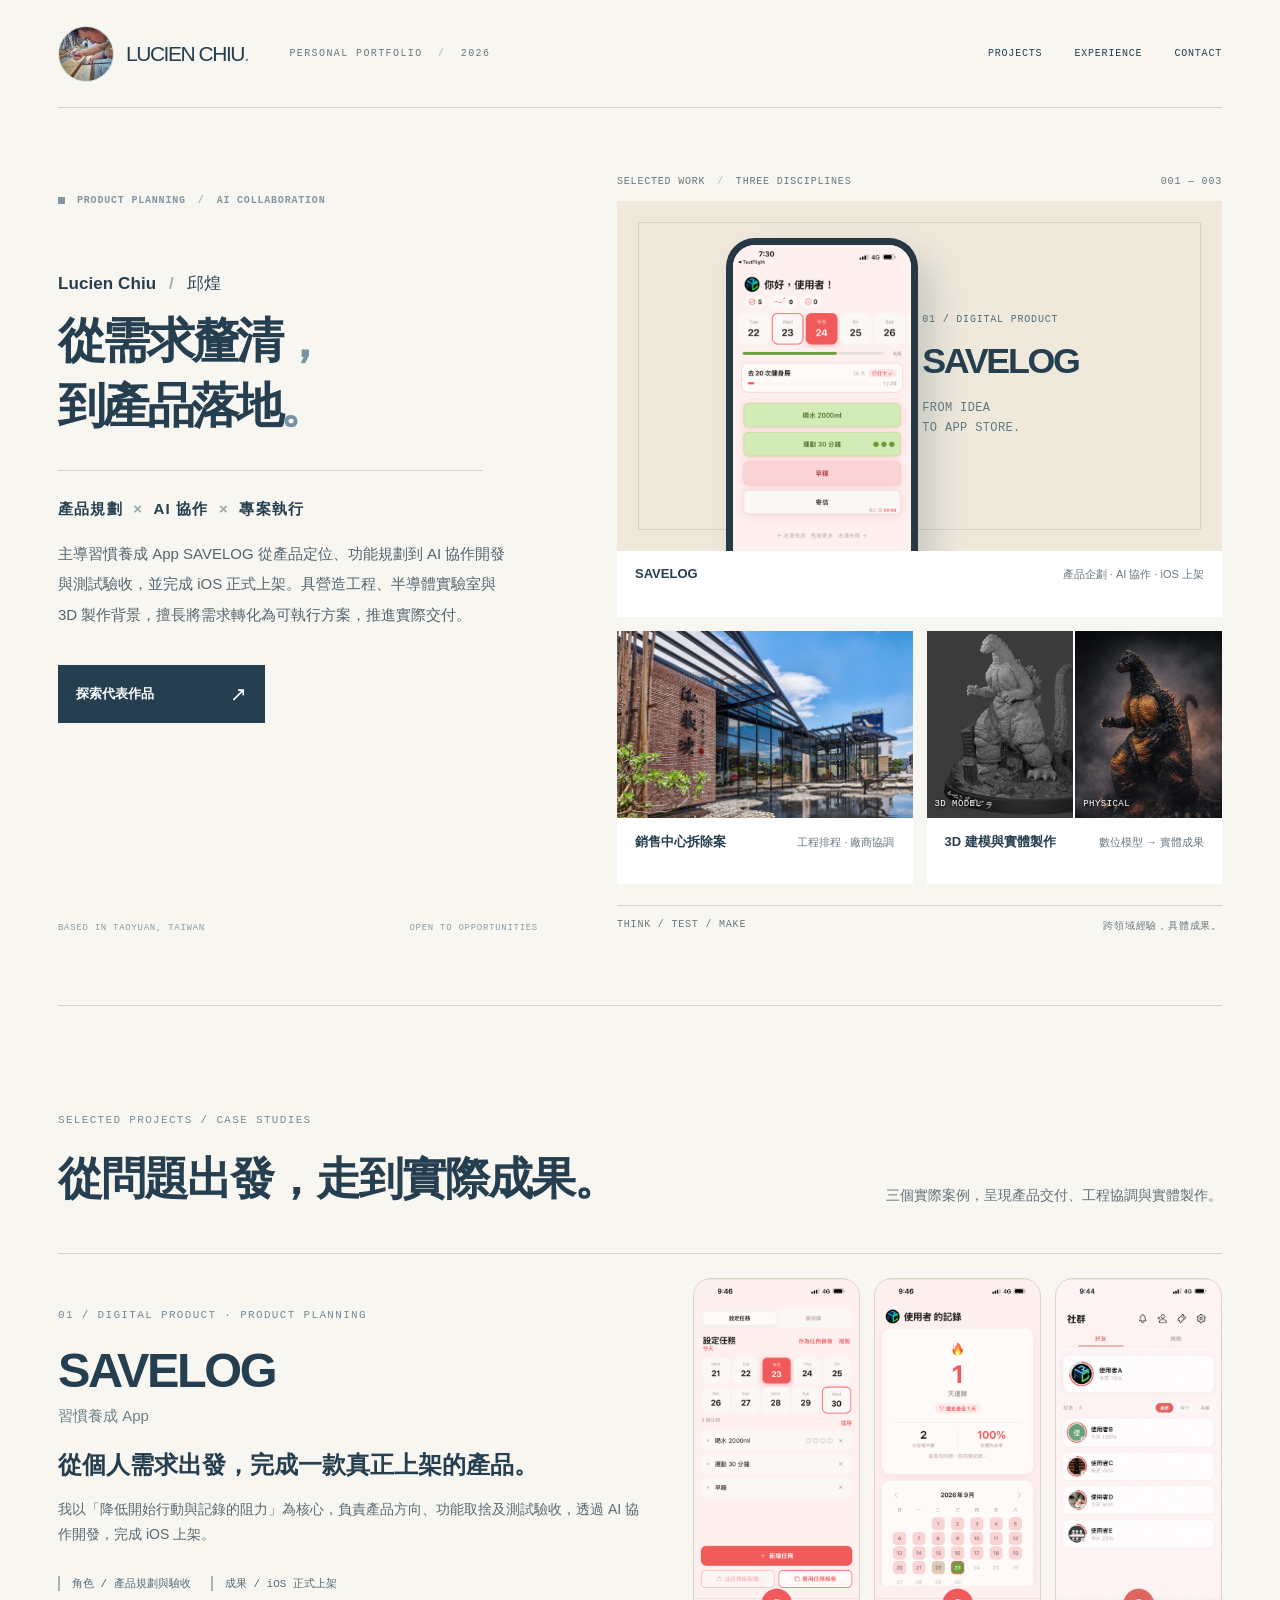
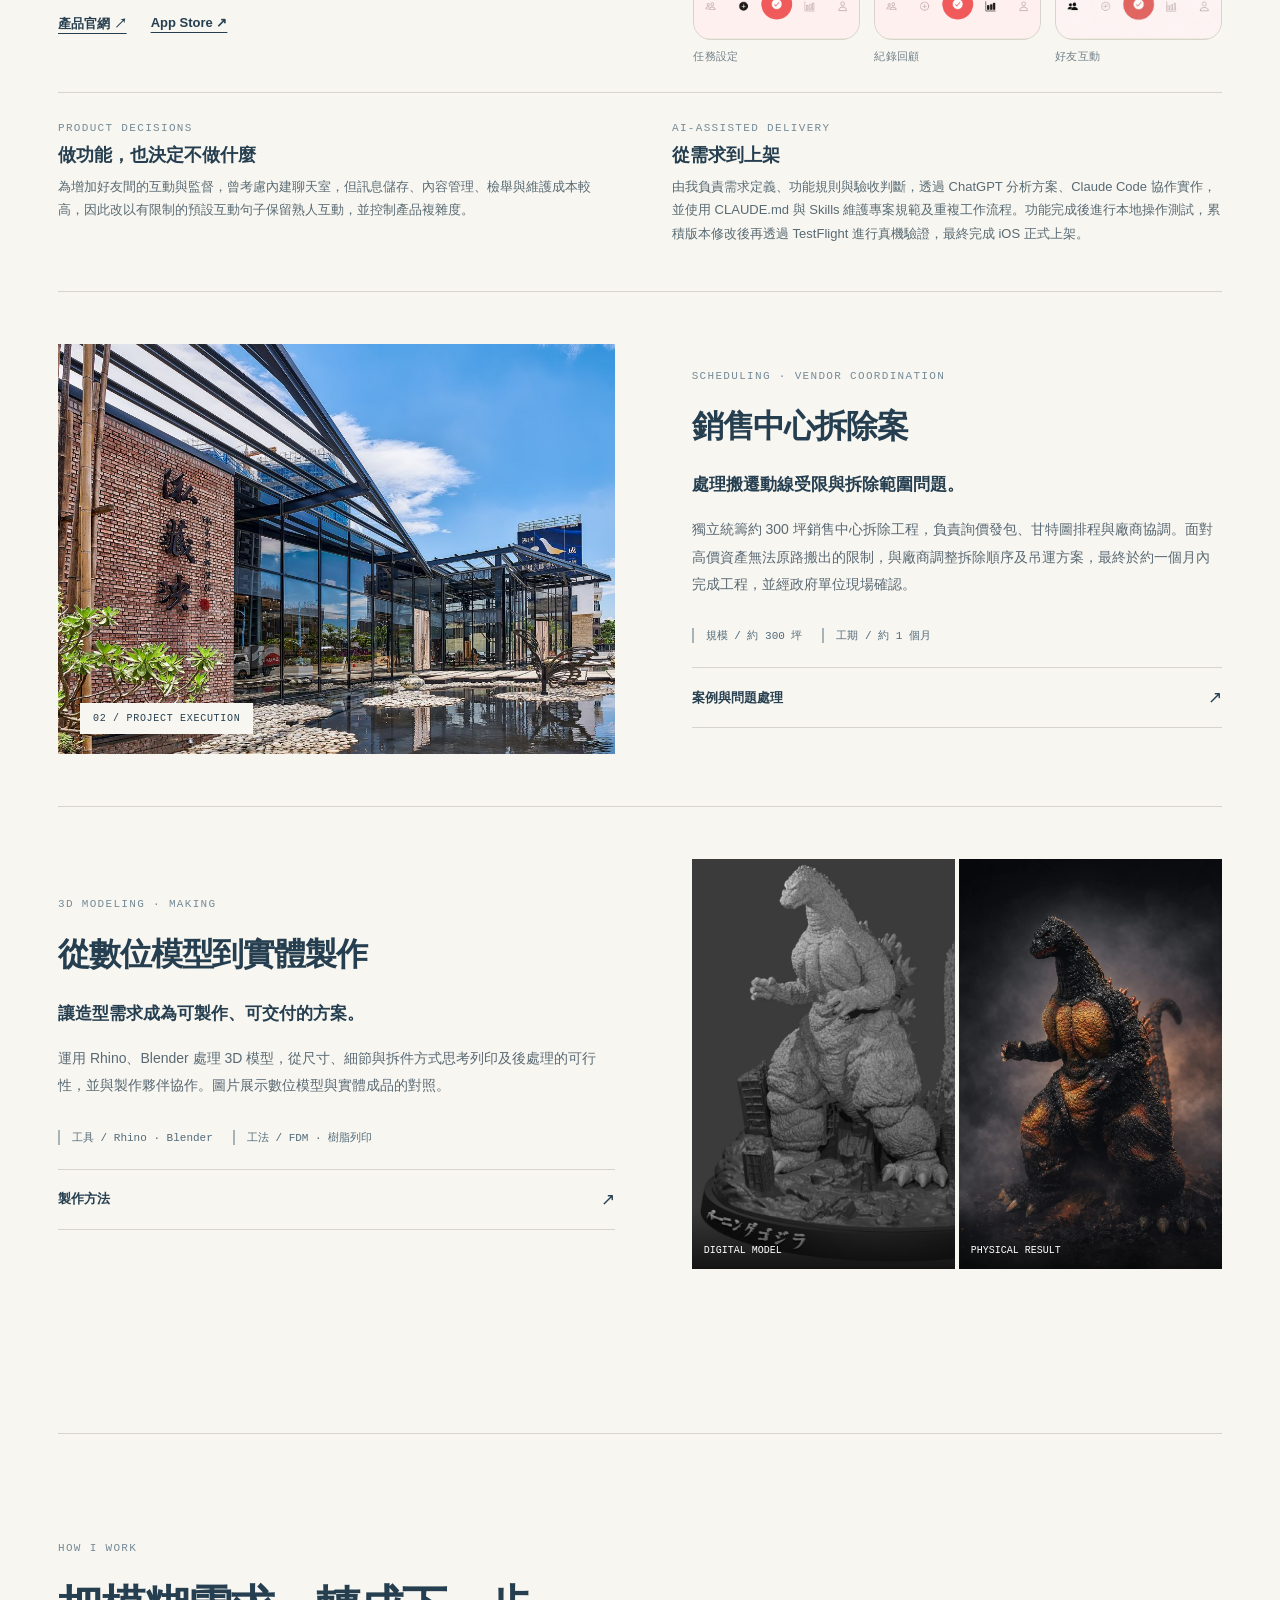
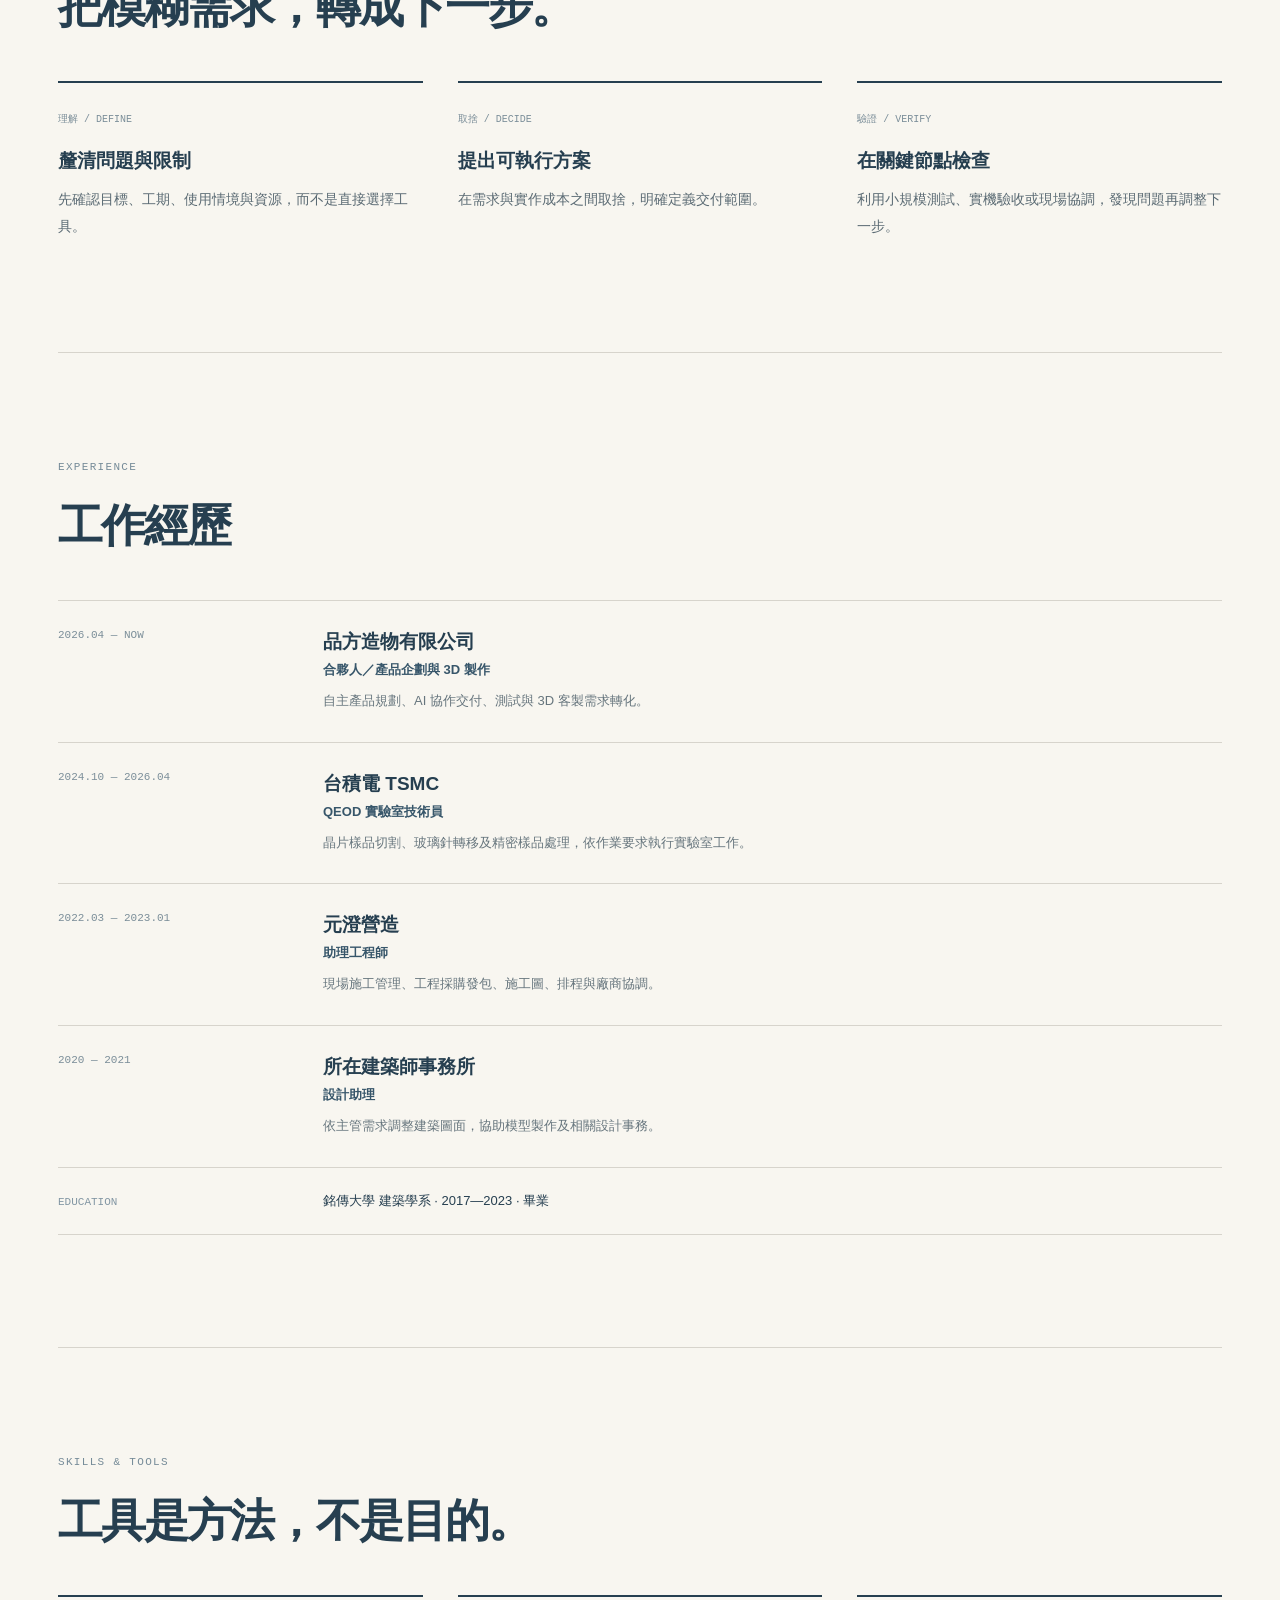
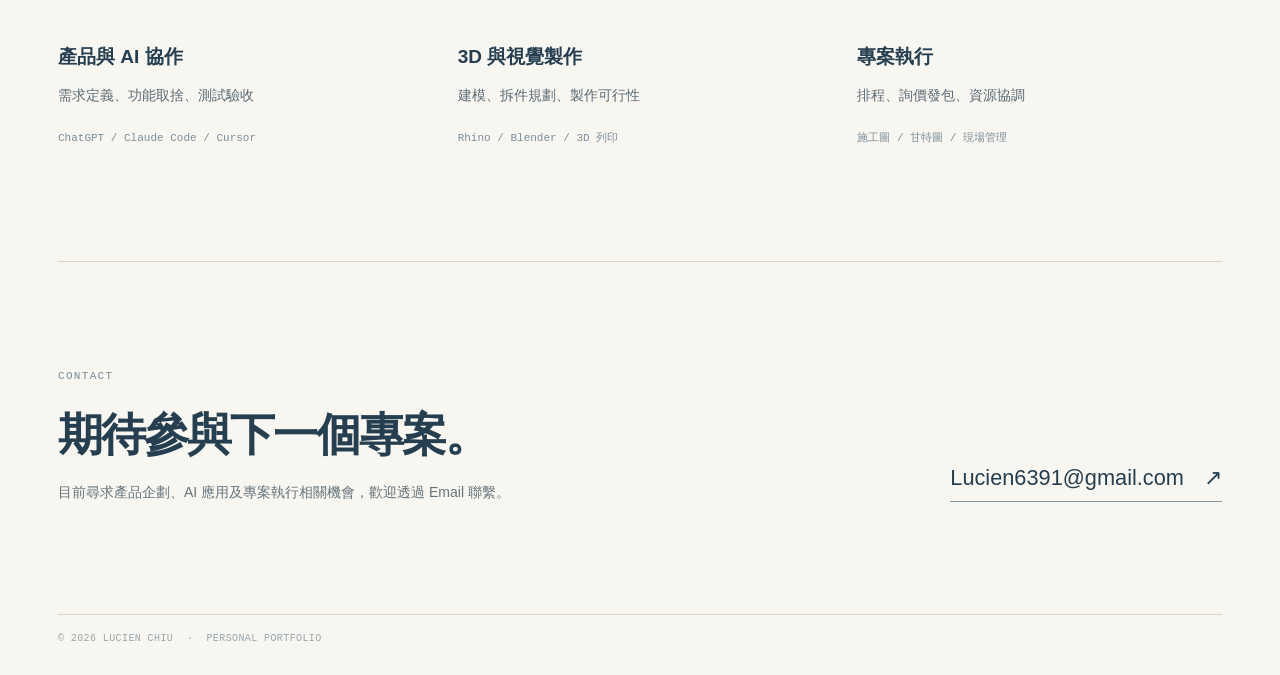
==== commit 4a088c5f: "V4.6: refine portfolio case study copy and Taiwan App Store link" ====
--- a/index.html
+++ b/index.html
@@ -24,7 +24,7 @@
           <h1 id="hero-title">從需求釐清<span class="punct">，</span><br>到產品落地<span class="punct">。</span></h1>
           <div class="rule"></div>
           <p class="hero-role">產品規劃 <span>×</span> AI 協作 <span>×</span> 專案執行</p>
-          <p class="hero-description">曾任職台積電 QEOD 實驗室，具建築設計與營造工程背景。近期主導習慣養成 App <strong>SAVELOG</strong> 的產品規劃、功能取捨及 AI 協作開發，完成 iOS 正式上架。</p>
+          <p class="hero-description">主導習慣養成 App SAVELOG 從產品定位、功能規劃到 AI 協作開發與測試驗收，並完成 iOS 正式上架。具營造工程、半導體實驗室與 3D 製作背景，擅長將需求轉化為可執行方案，推進實際交付。</p>
           <a class="hero-cta" href="#selected-work"><span>探索代表作品</span><span class="cta-arrow" aria-hidden="true">↗</span></a>
           <div class="hero-foot"><span>BASED IN TAOYUAN, TAIWAN</span><span>OPEN TO OPPORTUNITIES</span></div>
         </div>
@@ -63,7 +63,7 @@
               <p class="savelog-statement">從個人需求出發，完成一款真正上架的產品。</p>
               <p>我以「降低開始行動與記錄的阻力」為核心，負責產品方向、功能取捨及測試驗收，透過 AI 協作開發，完成 iOS 上架。</p>
               <div class="facts"><span>角色 / 產品規劃與驗收</span><span>成果 / iOS 正式上架</span></div>
-              <div class="savelog-links"><a href="https://savelog.app/" target="_blank" rel="noopener noreferrer">產品官網 ↗</a><a href="https://apps.apple.com/mo/app/savelog/id6796294139" target="_blank" rel="noopener noreferrer">App Store ↗</a></div>
+              <div class="savelog-links"><a href="https://savelog.app/" target="_blank" rel="noopener noreferrer">產品官網 ↗</a><a href="https://apps.apple.com/tw/app/savelog/id6796294139" target="_blank" rel="noopener noreferrer">App Store ↗</a></div>
             </div>
             <div class="compact-screens" aria-label="SAVELOG 實際介面截圖，手機可左右滑動瀏覽" tabindex="0">
               <figure class="compact-screen compact-screen-primary"><img src="assets/savelog-setup.png" alt="SAVELOG 任務設定畫面" loading="lazy"><figcaption>任務設定</figcaption></figure>
@@ -73,12 +73,12 @@
           </div>
           <div class="savelog-compact-facts">
             <div><span class="eyebrow">PRODUCT DECISIONS</span><h4>做功能，也決定不做什麼</h4><p>為增加好友間的互動與監督，曾考慮內建聊天室，但訊息儲存、內容管理、檢舉與維護成本較高，因此改以有限制的預設互動句子保留熟人互動，並控制產品複雜度。</p></div>
-            <div><span class="eyebrow">AI-ASSISTED DELIVERY</span><h4>從需求到上架</h4><p>由我定義需求與驗收條件，ChatGPT 協助分析，Claude Code 協助實作，再經本地測試與 TestFlight 實機驗證完成交付。</p></div>
+            <div><span class="eyebrow">AI-ASSISTED DELIVERY</span><h4>從需求到上架</h4><p>由我負責需求定義、功能規則與驗收判斷，透過 ChatGPT 分析方案、Claude Code 協作實作，並使用 CLAUDE.md 與 Skills 維護專案規範及重複工作流程。功能完成後進行本地操作測試，累積版本修改後再透過 TestFlight 進行真機驗證，最終完成 iOS 正式上架。</p></div>
           </div>
         </article>
         <article class="case" aria-labelledby="demolition-title">
           <div class="case-visual photo-case"><img src="assets/sales-center.jpg" loading="lazy" alt="由本人負責後續拆除統籌的銷售中心拆除前外觀"><span class="visual-stamp">02 / PROJECT EXECUTION</span></div>
-          <div class="case-content"><p class="eyebrow">SCHEDULING · VENDOR COORDINATION</p><h3 id="demolition-title">銷售中心拆除案</h3><p class="case-leadline">處理搬遷動線受限與拆除範圍問題。</p><p>負責約 300 坪銷售中心拆除工程，約一個月內完成，並經政府單位現場確認。過程中處理大型資產搬運、拆除範圍爭議及現場損壞修復。</p><div class="facts"><span>規模 / 約 300 坪</span><span>工期 / 約 1 個月</span></div><details><summary>案例與問題處理 <span aria-hidden="true">↗</span></summary><div class="case-detail"><h4>大型資產搬遷</h4><p>現場一座高價木製底座無法沿原路搬出。我先向前輩了解進場方式，再與廠商協調調整工序，待天花板拆除後以吊車移出。</p><h4>範圍與現場問題</h4><p>因原先漏列紅磚牆拆除範圍，與廠商協商追加作業並完成清除；現場入口鐵門遭施工損壞後，也要求廠商完成修復。</p><p class="note">照片為拆除前建築外觀，非本人建築設計作品。</p></div></details></div>
+          <div class="case-content"><p class="eyebrow">SCHEDULING · VENDOR COORDINATION</p><h3 id="demolition-title">銷售中心拆除案</h3><p class="case-leadline">處理搬遷動線受限與拆除範圍問題。</p><p>獨立統籌約 300 坪銷售中心拆除工程，負責詢價發包、甘特圖排程與廠商協調。面對高價資產無法原路搬出的限制，與廠商調整拆除順序及吊運方案，最終於約一個月內完成工程，並經政府單位現場確認。</p><div class="facts"><span>規模 / 約 300 坪</span><span>工期 / 約 1 個月</span></div><details><summary>案例與問題處理 <span aria-hidden="true">↗</span></summary><div class="case-detail"><h4>大型資產搬遷</h4><p>現場一座高價木製底座無法沿原路搬出。我先向前輩了解進場方式，再與廠商協調調整工序，待天花板拆除後以吊車移出。</p><h4>範圍與現場問題</h4><p>因原先漏列紅磚牆拆除範圍，與廠商協商追加作業並完成清除；現場入口鐵門遭施工損壞後，也要求廠商完成修復。</p><p class="note">照片為拆除前建築外觀，非本人建築設計作品。</p></div></details></div>
         </article>
         <article class="case" aria-labelledby="model-title">
           <div class="case-visual dual-case"><figure><img src="assets/godzilla-model.webp" loading="lazy" alt="哥吉拉數位雕塑灰模"><figcaption>DIGITAL MODEL</figcaption></figure><figure><img src="assets/godzilla-finished.webp" loading="lazy" alt="哥吉拉實體製作與上色成品"><figcaption>PHYSICAL RESULT</figcaption></figure></div>
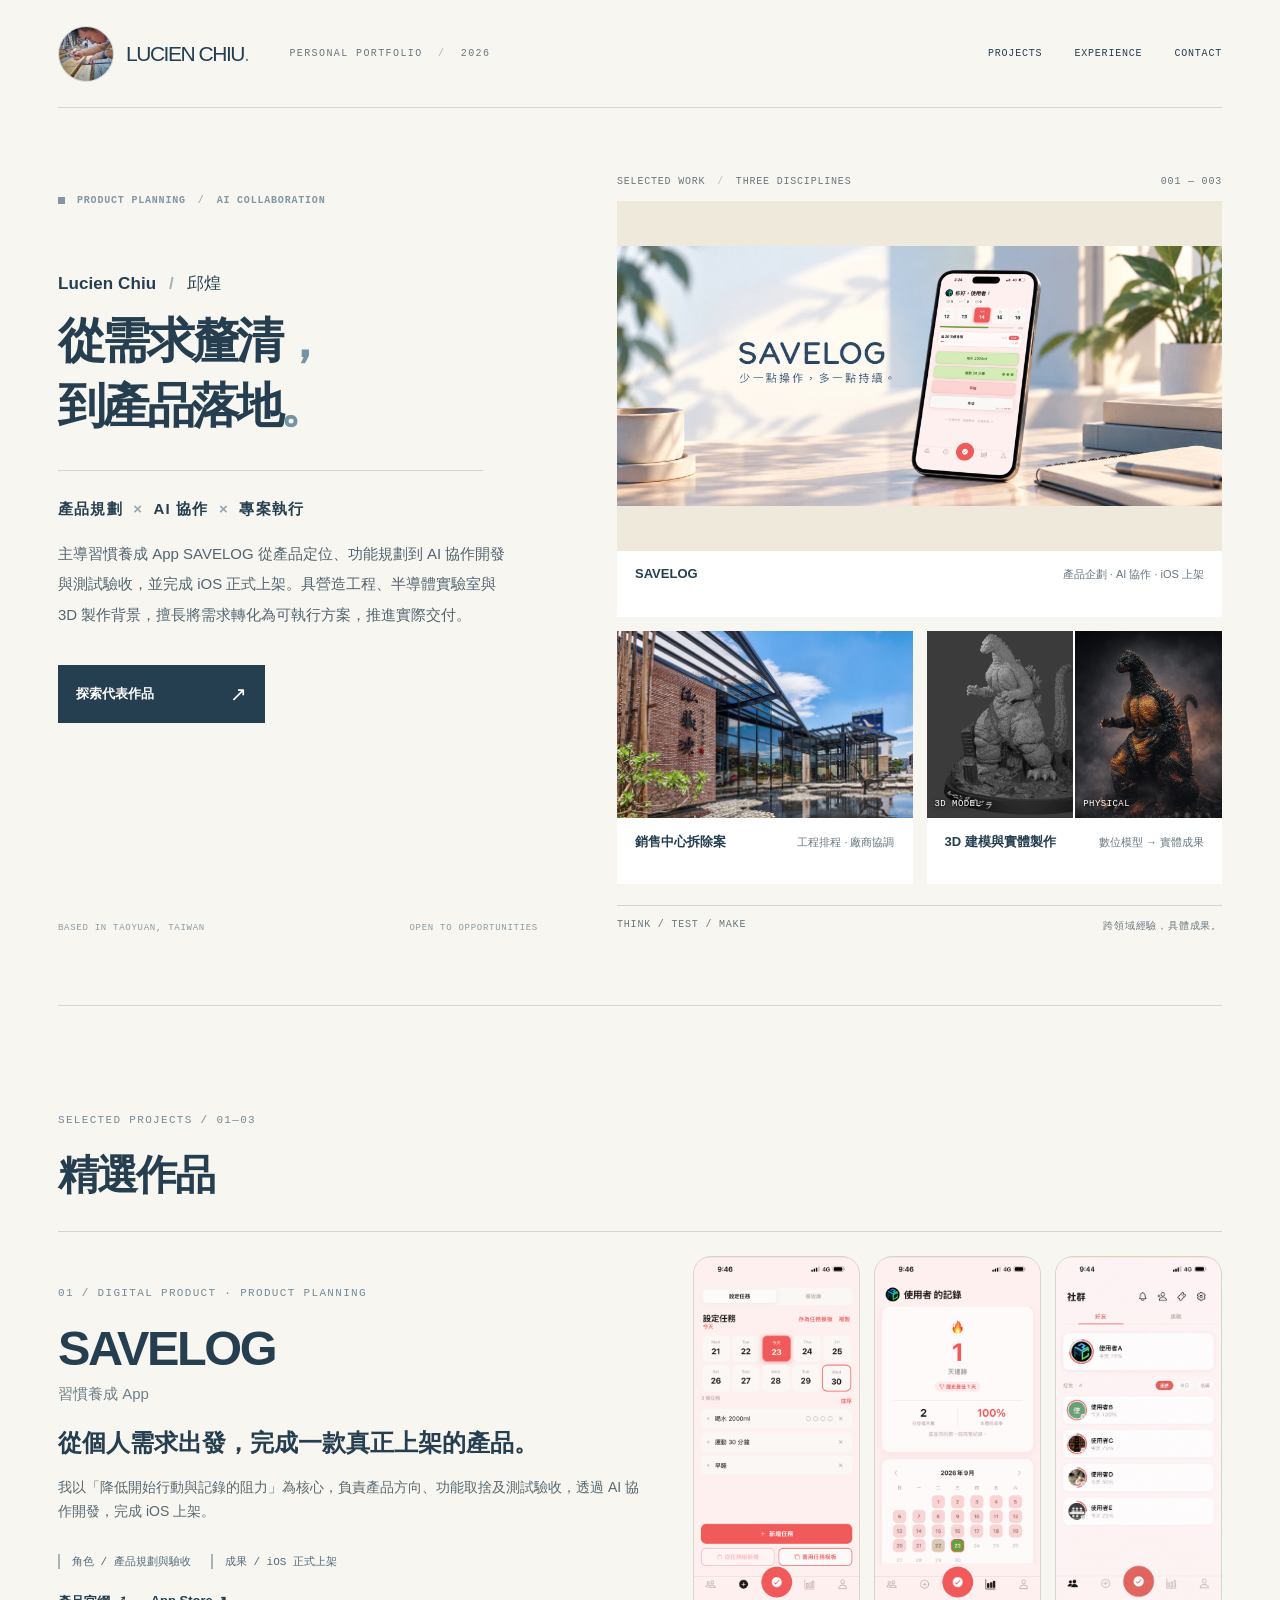
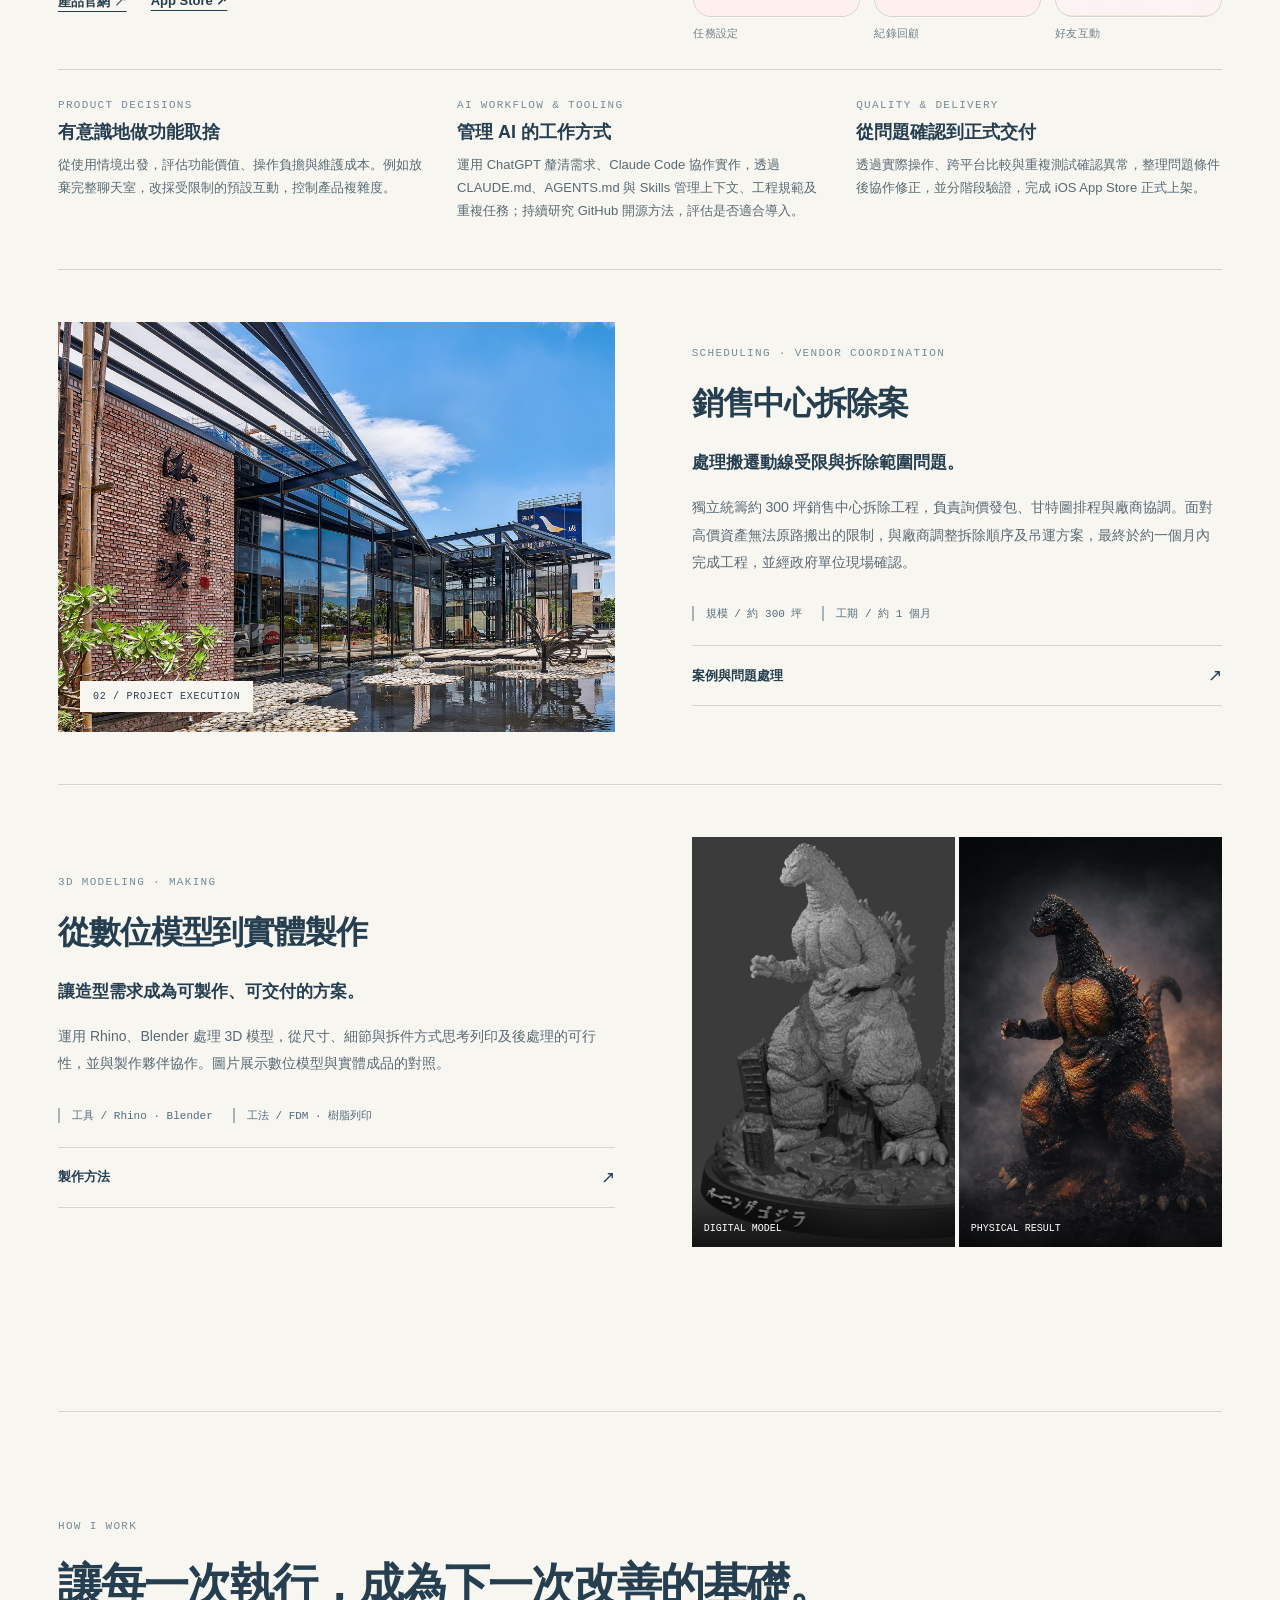
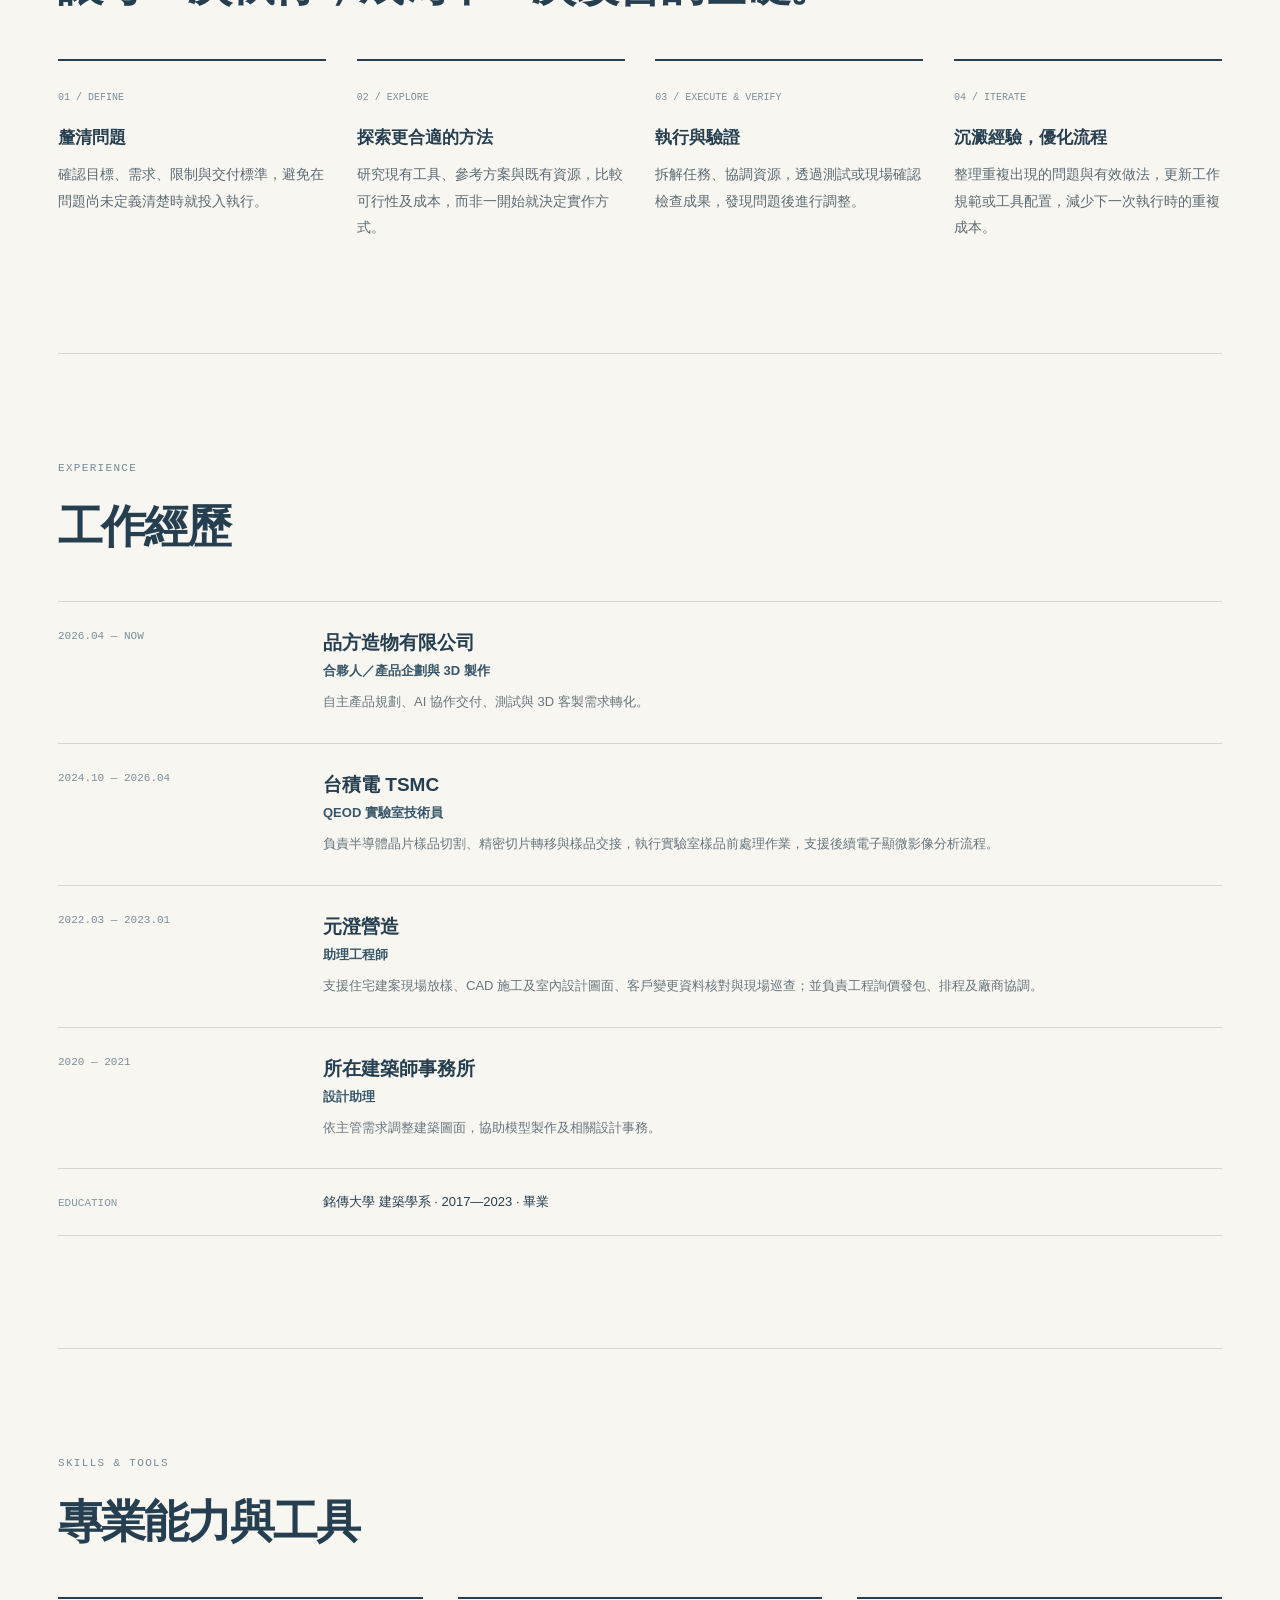
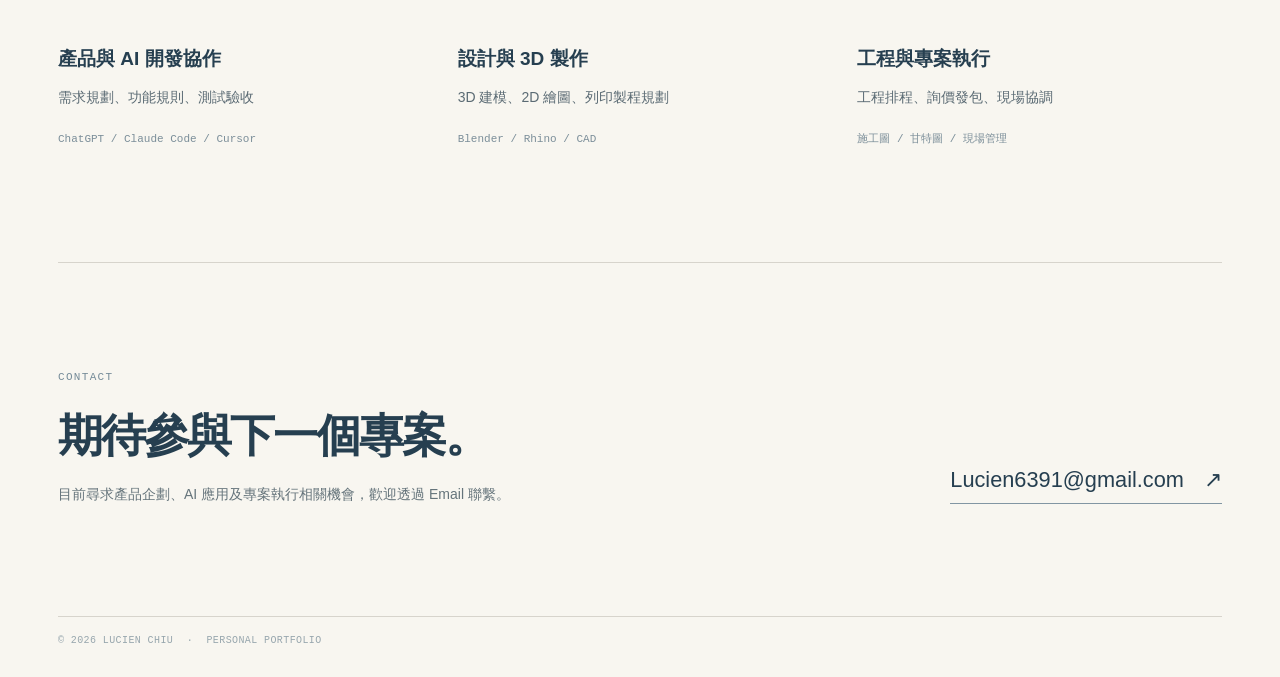
==== commit 9f3f89ef: "Add files via upload" ====
--- a/index.html
+++ b/index.html
@@ -1,96 +1,87 @@
-<!doctype html>
+<!DOCTYPE html>
+
 <html lang="zh-Hant">
 <head>
-  <meta charset="utf-8">
-  <meta name="viewport" content="width=device-width, initial-scale=1">
-  <meta name="theme-color" content="#F8F6F0">
-  <meta name="description" content="Lucien Chiu 邱煌的個人作品集。產品規劃、AI 協作與專案執行。">
-  <title>Lucien Chiu｜邱煌 — Portfolio</title>
-  <link rel="stylesheet" href="styles.css">
+<meta charset="utf-8"/>
+<meta content="width=device-width, initial-scale=1" name="viewport"/>
+<meta content="#F8F6F0" name="theme-color"/>
+<meta content="Lucien Chiu 邱煌的個人作品集。產品規劃、AI 協作與專案執行。" name="description"/>
+<title>Lucien Chiu｜邱煌 — Portfolio</title>
+<link href="styles.css" rel="stylesheet"/>
 </head>
 <body>
-  <div class="page-shell">
-    <header class="site-header">
-      <a class="wordmark" href="#top" aria-label="Lucien Chiu 首頁"><img class="brand-photo" src="assets/lucien-work-photo.jpg" alt="" width="56" height="56"> <span class="brand-name">LUCIEN <span>CHIU</span><span class="mark-dot">.</span></span></a>
-      <span class="header-label">PERSONAL PORTFOLIO <span class="sep">/</span> 2026</span>
-      <nav class="main-nav" aria-label="主要導覽"><a href="#selected-work">PROJECTS</a><a href="#experience">EXPERIENCE</a><a href="#contact">CONTACT</a></nav>
-    </header>
-
-    <main id="top">
-      <section class="hero" aria-labelledby="hero-title">
-        <div class="hero-copy">
-          <div class="hero-index"><span class="square" aria-hidden="true"></span> PRODUCT PLANNING <span class="slash">/</span> AI COLLABORATION</div>
-          <p class="hello">Lucien Chiu <span class="hello-line">/</span> 邱煌</p>
-          <h1 id="hero-title">從需求釐清<span class="punct">，</span><br>到產品落地<span class="punct">。</span></h1>
-          <div class="rule"></div>
-          <p class="hero-role">產品規劃 <span>×</span> AI 協作 <span>×</span> 專案執行</p>
-          <p class="hero-description">主導習慣養成 App SAVELOG 從產品定位、功能規劃到 AI 協作開發與測試驗收，並完成 iOS 正式上架。具營造工程、半導體實驗室與 3D 製作背景，擅長將需求轉化為可執行方案，推進實際交付。</p>
-          <a class="hero-cta" href="#selected-work"><span>探索代表作品</span><span class="cta-arrow" aria-hidden="true">↗</span></a>
-          <div class="hero-foot"><span>BASED IN TAOYUAN, TAIWAN</span><span>OPEN TO OPPORTUNITIES</span></div>
-        </div>
-
-        <div class="portfolio-area" aria-label="代表作品影像">
-          <div class="area-heading"><span>SELECTED WORK <i>/</i> THREE DISCIPLINES</span><span>001 — 003</span></div>
-          <div class="project-grid">
-            <article class="project project-product">
-              <div class="product-visual">
-                <div class="visual-outline" aria-hidden="true"></div>
-                <div class="phone"><img src="assets/savelog.png" alt="SAVELOG 習慣管理 App 首頁畫面"></div>
-                <div class="product-meta"><span class="tiny-label">01 / DIGITAL PRODUCT</span><span class="product-title">SAVELOG</span><span class="product-sub">FROM IDEA<br>TO APP STORE.</span></div>
-              </div>
-              <div class="project-caption"><strong>SAVELOG</strong><span>產品企劃 · AI 協作 · iOS 上架</span></div>
-            </article>
-            <article class="project project-build">
-              <div class="build-visual"><img src="assets/sales-center.jpg" alt="曾負責拆除統籌的銷售中心，拆除前建築外觀"></div>
-              <div class="project-caption"><strong>銷售中心拆除案</strong><span>工程排程 · 廠商協調</span></div>
-            </article>
-            <article class="project project-make">
-              <div class="make-visual"><div class="make-half"><img src="assets/godzilla-model.webp" alt="哥吉拉作品的數位 3D 模型"><span>3D MODEL</span></div><div class="make-half"><img src="assets/godzilla-finished.webp" alt="哥吉拉作品的實體塗裝成品"><span>PHYSICAL</span></div></div>
-              <div class="project-caption"><strong>3D 建模與實體製作</strong><span>數位模型 → 實體成果</span></div>
-            </article>
-          </div>
-          <div class="area-footer"><span>THINK / TEST / MAKE</span><span>跨領域經驗，具體成果。</span></div>
-        </div>
-      </section>
-
-      <section class="section work-section" id="selected-work" aria-labelledby="work-title">
-        <div class="section-heading"><div><p class="eyebrow">SELECTED PROJECTS / CASE STUDIES</p><h2 id="work-title">從問題出發，走到實際成果。</h2></div><p class="section-intro">三個實際案例，呈現產品交付、工程協調與實體製作。</p></div>
-        <article class="savelog-feature compact-savelog" aria-labelledby="savelog-title">
-          <div class="savelog-compact-main">
-            <div class="savelog-compact-copy">
-              <p class="eyebrow">01 / DIGITAL PRODUCT · PRODUCT PLANNING</p>
-              <h3 id="savelog-title">SAVELOG <span>習慣養成 App</span></h3>
-              <p class="savelog-statement">從個人需求出發，完成一款真正上架的產品。</p>
-              <p>我以「降低開始行動與記錄的阻力」為核心，負責產品方向、功能取捨及測試驗收，透過 AI 協作開發，完成 iOS 上架。</p>
-              <div class="facts"><span>角色 / 產品規劃與驗收</span><span>成果 / iOS 正式上架</span></div>
-              <div class="savelog-links"><a href="https://savelog.app/" target="_blank" rel="noopener noreferrer">產品官網 ↗</a><a href="https://apps.apple.com/tw/app/savelog/id6796294139" target="_blank" rel="noopener noreferrer">App Store ↗</a></div>
-            </div>
-            <div class="compact-screens" aria-label="SAVELOG 實際介面截圖，手機可左右滑動瀏覽" tabindex="0">
-              <figure class="compact-screen compact-screen-primary"><img src="assets/savelog-setup.png" alt="SAVELOG 任務設定畫面" loading="lazy"><figcaption>任務設定</figcaption></figure>
-              <figure class="compact-screen"><img src="assets/savelog-progress.png" alt="SAVELOG 紀錄與統計畫面" loading="lazy"><figcaption>紀錄回顧</figcaption></figure>
-              <figure class="compact-screen"><img src="assets/savelog-community.png" alt="SAVELOG 好友互動畫面" loading="lazy"><figcaption>好友互動</figcaption></figure>
-            </div>
-          </div>
-          <div class="savelog-compact-facts">
-            <div><span class="eyebrow">PRODUCT DECISIONS</span><h4>做功能，也決定不做什麼</h4><p>為增加好友間的互動與監督，曾考慮內建聊天室，但訊息儲存、內容管理、檢舉與維護成本較高，因此改以有限制的預設互動句子保留熟人互動，並控制產品複雜度。</p></div>
-            <div><span class="eyebrow">AI-ASSISTED DELIVERY</span><h4>從需求到上架</h4><p>由我負責需求定義、功能規則與驗收判斷，透過 ChatGPT 分析方案、Claude Code 協作實作，並使用 CLAUDE.md 與 Skills 維護專案規範及重複工作流程。功能完成後進行本地操作測試，累積版本修改後再透過 TestFlight 進行真機驗證，最終完成 iOS 正式上架。</p></div>
-          </div>
-        </article>
-        <article class="case" aria-labelledby="demolition-title">
-          <div class="case-visual photo-case"><img src="assets/sales-center.jpg" loading="lazy" alt="由本人負責後續拆除統籌的銷售中心拆除前外觀"><span class="visual-stamp">02 / PROJECT EXECUTION</span></div>
-          <div class="case-content"><p class="eyebrow">SCHEDULING · VENDOR COORDINATION</p><h3 id="demolition-title">銷售中心拆除案</h3><p class="case-leadline">處理搬遷動線受限與拆除範圍問題。</p><p>獨立統籌約 300 坪銷售中心拆除工程，負責詢價發包、甘特圖排程與廠商協調。面對高價資產無法原路搬出的限制，與廠商調整拆除順序及吊運方案，最終於約一個月內完成工程，並經政府單位現場確認。</p><div class="facts"><span>規模 / 約 300 坪</span><span>工期 / 約 1 個月</span></div><details><summary>案例與問題處理 <span aria-hidden="true">↗</span></summary><div class="case-detail"><h4>大型資產搬遷</h4><p>現場一座高價木製底座無法沿原路搬出。我先向前輩了解進場方式，再與廠商協調調整工序，待天花板拆除後以吊車移出。</p><h4>範圍與現場問題</h4><p>因原先漏列紅磚牆拆除範圍，與廠商協商追加作業並完成清除；現場入口鐵門遭施工損壞後，也要求廠商完成修復。</p><p class="note">照片為拆除前建築外觀，非本人建築設計作品。</p></div></details></div>
-        </article>
-        <article class="case" aria-labelledby="model-title">
-          <div class="case-visual dual-case"><figure><img src="assets/godzilla-model.webp" loading="lazy" alt="哥吉拉數位雕塑灰模"><figcaption>DIGITAL MODEL</figcaption></figure><figure><img src="assets/godzilla-finished.webp" loading="lazy" alt="哥吉拉實體製作與上色成品"><figcaption>PHYSICAL RESULT</figcaption></figure></div>
-          <div class="case-content"><p class="eyebrow">3D MODELING · MAKING</p><h3 id="model-title">從數位模型到實體製作</h3><p class="case-leadline">讓造型需求成為可製作、可交付的方案。</p><p>運用 Rhino、Blender 處理 3D 模型，從尺寸、細節與拆件方式思考列印及後處理的可行性，並與製作夥伴協作。圖片展示數位模型與實體成品的對照。</p><div class="facts"><span>工具 / Rhino · Blender</span><span>工法 / FDM · 樹脂列印</span></div><details><summary>製作方法 <span aria-hidden="true">↗</span></summary><div class="case-detail"><h4>需求轉譯</h4><p>先確認尺寸、造型、數量與交期；遇到不明確的需求，提供具體選項協助討論。</p><h4>製造限制</h4><p>建模時考量細節強度、列印分件、組裝與後處理；對不可行的細節提出替代方案。</p><p class="note">實際模型、列印與塗裝分工依個別作品確認；此處不將所有製程宣稱為獨立完成。</p></div></details></div>
-        </article>
-      </section>
-      <section class="section method-section" id="how-i-work" aria-labelledby="method-title"><div class="section-heading"><div><p class="eyebrow">HOW I WORK</p><h2 id="method-title">把模糊需求，轉成下一步。</h2></div></div><div class="method-grid"><div><span class="step-no">理解 / DEFINE</span><h3>釐清問題與限制</h3><p>先確認目標、工期、使用情境與資源，而不是直接選擇工具。</p></div><div><span class="step-no">取捨 / DECIDE</span><h3>提出可執行方案</h3><p>在需求與實作成本之間取捨，明確定義交付範圍。</p></div><div><span class="step-no">驗證 / VERIFY</span><h3>在關鍵節點檢查</h3><p>利用小規模測試、實機驗收或現場協調，發現問題再調整下一步。</p></div></div></section>
-      <section class="section experience-section" id="experience" aria-labelledby="experience-title"><div class="section-heading"><div><p class="eyebrow">EXPERIENCE</p><h2 id="experience-title">工作經歷</h2></div></div><div class="timeline"><div class="timeline-row"><time>2026.04 — NOW</time><div><h3>品方造物有限公司</h3><p class="job-title">合夥人／產品企劃與 3D 製作</p><p>自主產品規劃、AI 協作交付、測試與 3D 客製需求轉化。</p></div></div><div class="timeline-row"><time>2024.10 — 2026.04</time><div><h3>台積電 TSMC</h3><p class="job-title">QEOD 實驗室技術員</p><p>晶片樣品切割、玻璃針轉移及精密樣品處理，依作業要求執行實驗室工作。</p></div></div><div class="timeline-row"><time>2022.03 — 2023.01</time><div><h3>元澄營造</h3><p class="job-title">助理工程師</p><p>現場施工管理、工程採購發包、施工圖、排程與廠商協調。</p></div></div><div class="timeline-row"><time>2020 — 2021</time><div><h3>所在建築師事務所</h3><p class="job-title">設計助理</p><p>依主管需求調整建築圖面，協助模型製作及相關設計事務。</p></div></div></div><p class="education"><span>EDUCATION</span> 銘傳大學 建築學系 · 2017—2023 · 畢業</p></section>
-      <section class="section skills-section" id="skills" aria-labelledby="skills-title"><div class="section-heading"><div><p class="eyebrow">SKILLS & TOOLS</p><h2 id="skills-title">工具是方法，不是目的。</h2></div></div><div class="skills-grid"><div><h3>產品與 AI 協作</h3><p>需求定義、功能取捨、測試驗收</p><small>ChatGPT / Claude Code / Cursor</small></div><div><h3>3D 與視覺製作</h3><p>建模、拆件規劃、製作可行性</p><small>Rhino / Blender / 3D 列印</small></div><div><h3>專案執行</h3><p>排程、詢價發包、資源協調</p><small>施工圖 / 甘特圖 / 現場管理</small></div></div></section>
-      <section class="section contact-section" id="contact" aria-labelledby="contact-title"><div><p class="eyebrow">CONTACT</p><h2 id="contact-title">期待參與下一個專案。</h2><p>目前尋求產品企劃、AI 應用及專案執行相關機會，歡迎透過 Email 聯繫。</p></div><a class="contact-email" href="mailto:Lucien6391@gmail.com">Lucien6391@gmail.com <span aria-hidden="true">↗</span></a></section>
-    </main>
-    <footer class="prototype-footer">© 2026 LUCIEN CHIU <span>·</span> PERSONAL PORTFOLIO</footer>
-  </div>
+<div class="page-shell">
+<header class="site-header">
+<a aria-label="Lucien Chiu 首頁" class="wordmark" href="#top"><img alt="" class="brand-photo" height="56" src="assets/lucien-work-photo.jpg" width="56"/> <span class="brand-name">LUCIEN <span>CHIU</span><span class="mark-dot">.</span></span></a>
+<span class="header-label">PERSONAL PORTFOLIO <span class="sep">/</span> 2026</span>
+<nav aria-label="主要導覽" class="main-nav"><a href="#selected-work">PROJECTS</a><a href="#experience">EXPERIENCE</a><a href="#contact">CONTACT</a></nav>
+</header>
+<main id="top">
+<section aria-labelledby="hero-title" class="hero">
+<div class="hero-copy">
+<div class="hero-index"><span aria-hidden="true" class="square"></span> PRODUCT PLANNING <span class="slash">/</span> AI COLLABORATION</div>
+<p class="hello">Lucien Chiu <span class="hello-line">/</span> 邱煌</p>
+<h1 id="hero-title">從需求釐清<span class="punct">，</span><br/>到產品落地<span class="punct">。</span></h1>
+<div class="rule"></div>
+<p class="hero-role">產品規劃 <span>×</span> AI 協作 <span>×</span> 專案執行</p>
+<p class="hero-description">主導習慣養成 App SAVELOG 從產品定位、功能規劃到 AI 協作開發與測試驗收，並完成 iOS 正式上架。具營造工程、半導體實驗室與 3D 製作背景，擅長將需求轉化為可執行方案，推進實際交付。</p>
+<a class="hero-cta" href="#selected-work"><span>探索代表作品</span><span aria-hidden="true" class="cta-arrow">↗</span></a>
+<div class="hero-foot"><span>BASED IN TAOYUAN, TAIWAN</span><span>OPEN TO OPPORTUNITIES</span></div>
+</div>
+<div aria-label="代表作品影像" class="portfolio-area">
+<div class="area-heading"><span>SELECTED WORK <i>/</i> THREE DISCIPLINES</span><span>001 — 003</span></div>
+<div class="project-grid">
+<article class="project project-product">
+<div class="product-visual product-visual-banner"><img alt="SAVELOG 品牌標頭：少一點操作，多一點持續；右側呈現實際 App 首頁畫面" class="savelog-hero-banner" src="assets/savelog-header.webp"/></div>
+<div class="project-caption"><strong>SAVELOG</strong><span>產品企劃 · AI 協作 · iOS 上架</span></div>
+</article>
+<article class="project project-build">
+<div class="build-visual"><img alt="曾負責拆除統籌的銷售中心，拆除前建築外觀" src="assets/sales-center.jpg"/></div>
+<div class="project-caption"><strong>銷售中心拆除案</strong><span>工程排程 · 廠商協調</span></div>
+</article>
+<article class="project project-make">
+<div class="make-visual"><div class="make-half"><img alt="哥吉拉作品的數位 3D 模型" src="assets/godzilla-model.webp"/><span>3D MODEL</span></div><div class="make-half"><img alt="哥吉拉作品的實體塗裝成品" src="assets/godzilla-finished.webp"/><span>PHYSICAL</span></div></div>
+<div class="project-caption"><strong>3D 建模與實體製作</strong><span>數位模型 → 實體成果</span></div>
+</article>
+</div>
+<div class="area-footer"><span>THINK / TEST / MAKE</span><span>跨領域經驗，具體成果。</span></div>
+</div>
+</section>
+<section aria-labelledby="work-title" class="section work-section" id="selected-work">
+<div class="section-heading"><div><p class="eyebrow">SELECTED PROJECTS / 01—03</p><h2 id="work-title">精選作品</h2></div></div>
+<article aria-labelledby="savelog-title" class="savelog-feature compact-savelog">
+<div class="savelog-compact-main">
+<div class="savelog-compact-copy">
+<p class="eyebrow">01 / DIGITAL PRODUCT · PRODUCT PLANNING</p>
+<h3 id="savelog-title">SAVELOG <span>習慣養成 App</span></h3>
+<p class="savelog-statement">從個人需求出發，完成一款真正上架的產品。</p>
+<p>我以「降低開始行動與記錄的阻力」為核心，負責產品方向、功能取捨及測試驗收，透過 AI 協作開發，完成 iOS 上架。</p>
+<div class="facts"><span>角色 / 產品規劃與驗收</span><span>成果 / iOS 正式上架</span></div>
+<div class="savelog-links"><a href="https://savelog.app/" rel="noopener noreferrer" target="_blank">產品官網 ↗</a><a href="https://apps.apple.com/tw/app/savelog/id6796294139" rel="noopener noreferrer" target="_blank">App Store ↗</a></div>
+</div>
+<div aria-label="SAVELOG 實際介面截圖，手機可左右滑動瀏覽" class="compact-screens" tabindex="0">
+<figure class="compact-screen compact-screen-primary"><img alt="SAVELOG 任務設定畫面" loading="lazy" src="assets/savelog-setup.png"/><figcaption>任務設定</figcaption></figure>
+<figure class="compact-screen"><img alt="SAVELOG 紀錄與統計畫面" loading="lazy" src="assets/savelog-progress.png"/><figcaption>紀錄回顧</figcaption></figure>
+<figure class="compact-screen"><img alt="SAVELOG 好友互動畫面" loading="lazy" src="assets/savelog-community.png"/><figcaption>好友互動</figcaption></figure>
+</div>
+</div>
+<div class="savelog-compact-facts"><div><span class="eyebrow">PRODUCT DECISIONS</span><h4>有意識地做功能取捨</h4><p>從使用情境出發，評估功能價值、操作負擔與維護成本。例如放棄完整聊天室，改採受限制的預設互動，控制產品複雜度。</p></div><div><span class="eyebrow">AI WORKFLOW &amp; TOOLING</span><h4>管理 AI 的工作方式</h4><p>運用 ChatGPT 釐清需求、Claude Code 協作實作，透過 CLAUDE.md、AGENTS.md 與 Skills 管理上下文、工程規範及重複任務；持續研究 GitHub 開源方法，評估是否適合導入。</p></div><div><span class="eyebrow">QUALITY &amp; DELIVERY</span><h4>從問題確認到正式交付</h4><p>透過實際操作、跨平台比較與重複測試確認異常，整理問題條件後協作修正，並分階段驗證，完成 iOS App Store 正式上架。</p></div></div>
+</article>
+<article aria-labelledby="demolition-title" class="case">
+<div class="case-visual photo-case"><img alt="由本人負責後續拆除統籌的銷售中心拆除前外觀" loading="lazy" src="assets/sales-center.jpg"/><span class="visual-stamp">02 / PROJECT EXECUTION</span></div>
+<div class="case-content"><p class="eyebrow">SCHEDULING · VENDOR COORDINATION</p><h3 id="demolition-title">銷售中心拆除案</h3><p class="case-leadline">處理搬遷動線受限與拆除範圍問題。</p><p>獨立統籌約 300 坪銷售中心拆除工程，負責詢價發包、甘特圖排程與廠商協調。面對高價資產無法原路搬出的限制，與廠商調整拆除順序及吊運方案，最終於約一個月內完成工程，並經政府單位現場確認。</p><div class="facts"><span>規模 / 約 300 坪</span><span>工期 / 約 1 個月</span></div><details><summary>案例與問題處理 <span aria-hidden="true">↗</span></summary><div class="case-detail"><h4>大型資產搬遷</h4><p>現場一座高價木製底座無法沿原路搬出。我先向前輩了解進場方式，再與廠商協調調整工序，待天花板拆除後以吊車移出。</p><h4>範圍與現場問題</h4><p>因原先漏列紅磚牆拆除範圍，與廠商協商追加作業並完成清除；現場入口鐵門遭施工損壞後，也要求廠商完成修復。</p><p class="note">照片為拆除前建築外觀，非本人建築設計作品。</p></div></details></div>
+</article>
+<article aria-labelledby="model-title" class="case">
+<div class="case-visual dual-case"><figure><img alt="哥吉拉數位雕塑灰模" loading="lazy" src="assets/godzilla-model.webp"/><figcaption>DIGITAL MODEL</figcaption></figure><figure><img alt="哥吉拉實體製作與上色成品" loading="lazy" src="assets/godzilla-finished.webp"/><figcaption>PHYSICAL RESULT</figcaption></figure></div>
+<div class="case-content"><p class="eyebrow">3D MODELING · MAKING</p><h3 id="model-title">從數位模型到實體製作</h3><p class="case-leadline">讓造型需求成為可製作、可交付的方案。</p><p>運用 Rhino、Blender 處理 3D 模型，從尺寸、細節與拆件方式思考列印及後處理的可行性，並與製作夥伴協作。圖片展示數位模型與實體成品的對照。</p><div class="facts"><span>工具 / Rhino · Blender</span><span>工法 / FDM · 樹脂列印</span></div><details><summary>製作方法 <span aria-hidden="true">↗</span></summary><div class="case-detail"><h4>需求轉譯</h4><p>先確認尺寸、造型、數量與交期；遇到不明確的需求，提供具體選項協助討論。</p><h4>製造限制</h4><p>建模時考量細節強度、列印分件、組裝與後處理；對不可行的細節提出替代方案。</p><p class="note">實際模型、列印與塗裝分工依個別作品確認；此處不將所有製程宣稱為獨立完成。</p></div></details></div>
+</article>
+</section>
+<section aria-labelledby="method-title" class="section method-section" id="how-i-work"><div class="section-heading"><div><p class="eyebrow">HOW I WORK</p><h2 id="method-title">讓每一次執行，成為下一次改善的基礎。</h2></div></div><div class="method-grid"><div><span class="step-no">01 / DEFINE</span><h3>釐清問題</h3><p>確認目標、需求、限制與交付標準，避免在問題尚未定義清楚時就投入執行。</p></div><div><span class="step-no">02 / EXPLORE</span><h3>探索更合適的方法</h3><p>研究現有工具、參考方案與既有資源，比較可行性及成本，而非一開始就決定實作方式。</p></div><div><span class="step-no">03 / EXECUTE &amp; VERIFY</span><h3>執行與驗證</h3><p>拆解任務、協調資源，透過測試或現場確認檢查成果，發現問題後進行調整。</p></div><div><span class="step-no">04 / ITERATE</span><h3>沉澱經驗，優化流程</h3><p>整理重複出現的問題與有效做法，更新工作規範或工具配置，減少下一次執行時的重複成本。</p></div></div></section>
+<section aria-labelledby="experience-title" class="section experience-section" id="experience"><div class="section-heading"><div><p class="eyebrow">EXPERIENCE</p><h2 id="experience-title">工作經歷</h2></div></div><div class="timeline"><div class="timeline-row"><time>2026.04 — NOW</time><div><h3>品方造物有限公司</h3><p class="job-title">合夥人／產品企劃與 3D 製作</p><p>自主產品規劃、AI 協作交付、測試與 3D 客製需求轉化。</p></div></div><div class="timeline-row"><time>2024.10 — 2026.04</time><div><h3>台積電 TSMC</h3><p class="job-title">QEOD 實驗室技術員</p><p>負責半導體晶片樣品切割、精密切片轉移與樣品交接，執行實驗室樣品前處理作業，支援後續電子顯微影像分析流程。</p></div></div><div class="timeline-row"><time>2022.03 — 2023.01</time><div><h3>元澄營造</h3><p class="job-title">助理工程師</p><p>支援住宅建案現場放樣、CAD 施工及室內設計圖面、客戶變更資料核對與現場巡查；並負責工程詢價發包、排程及廠商協調。</p></div></div><div class="timeline-row"><time>2020 — 2021</time><div><h3>所在建築師事務所</h3><p class="job-title">設計助理</p><p>依主管需求調整建築圖面，協助模型製作及相關設計事務。</p></div></div></div><p class="education"><span>EDUCATION</span> 銘傳大學 建築學系 · 2017—2023 · 畢業</p></section>
+<section aria-labelledby="skills-title" class="section skills-section" id="skills"><div class="section-heading"><div><p class="eyebrow">SKILLS &amp; TOOLS</p><h2 id="skills-title">專業能力與工具</h2></div></div><div class="skills-grid"><div><h3>產品與 AI 開發協作</h3><p>需求規劃、功能規則、測試驗收</p><small>ChatGPT / Claude Code / Cursor</small></div><div><h3>設計與 3D 製作</h3><p>3D 建模、2D 繪圖、列印製程規劃</p><small>Blender / Rhino / CAD</small></div><div><h3>工程與專案執行</h3><p>工程排程、詢價發包、現場協調</p><small>施工圖 / 甘特圖 / 現場管理</small></div></div></section>
+<section aria-labelledby="contact-title" class="section contact-section" id="contact"><div><p class="eyebrow">CONTACT</p><h2 id="contact-title">期待參與下一個專案。</h2><p>目前尋求產品企劃、AI 應用及專案執行相關機會，歡迎透過 Email 聯繫。</p></div><a class="contact-email" href="mailto:Lucien6391@gmail.com">Lucien6391@gmail.com <span aria-hidden="true">↗</span></a></section>
+</main>
+<footer class="prototype-footer">© 2026 LUCIEN CHIU <span>·</span> PERSONAL PORTFOLIO</footer>
+</div>
 </body>
 </html>
--- a/styles.css
+++ b/styles.css
@@ -97,3 +97,18 @@
 .brand-photo{width:56px;height:56px}
 @media(max-width:820px){.education{grid-template-columns:160px minmax(0,1fr);column-gap:25px}.brand-photo{width:50px;height:50px}}
 @media(max-width:480px){.education{grid-template-columns:1fr;gap:10px}.education span{margin-bottom:0}.brand-photo{width:44px;height:44px}}
+
+/* V4.7: Show the complete supplied SAVELOG banner inside the existing lead-card area. */
+.product-visual.product-visual-banner{padding:0;display:flex;align-items:center;justify-content:center;background:#efe9dc}
+.product-visual-banner .savelog-hero-banner{display:block;width:100%;height:100%;object-fit:contain;object-position:center}
+
+/* V4.9 — focused layout adjustments for the agreed content. */
+#selected-work>.section-heading{margin-bottom:28px}
+#selected-work>.section-heading h2{font-size:clamp(30px,3.2vw,43px)}
+.savelog-compact-facts{grid-template-columns:repeat(3,minmax(0,1fr));gap:clamp(18px,2.6vw,40px)}
+.savelog-compact-facts>div{min-width:0}
+#how-i-work .method-grid{grid-template-columns:repeat(4,minmax(0,1fr));gap:clamp(16px,2.4vw,34px)}
+#how-i-work .method-grid>div{min-width:0}
+#how-i-work .method-grid h3{font-size:17px}
+@media(max-width:1000px){#how-i-work .method-grid{grid-template-columns:repeat(2,minmax(0,1fr))}.savelog-compact-facts{grid-template-columns:1fr 1fr}}
+@media(max-width:600px){#how-i-work .method-grid{grid-template-columns:1fr}.savelog-compact-facts{grid-template-columns:1fr}#how-i-work .section-heading h2{font-size:clamp(28px,7vw,38px)}}
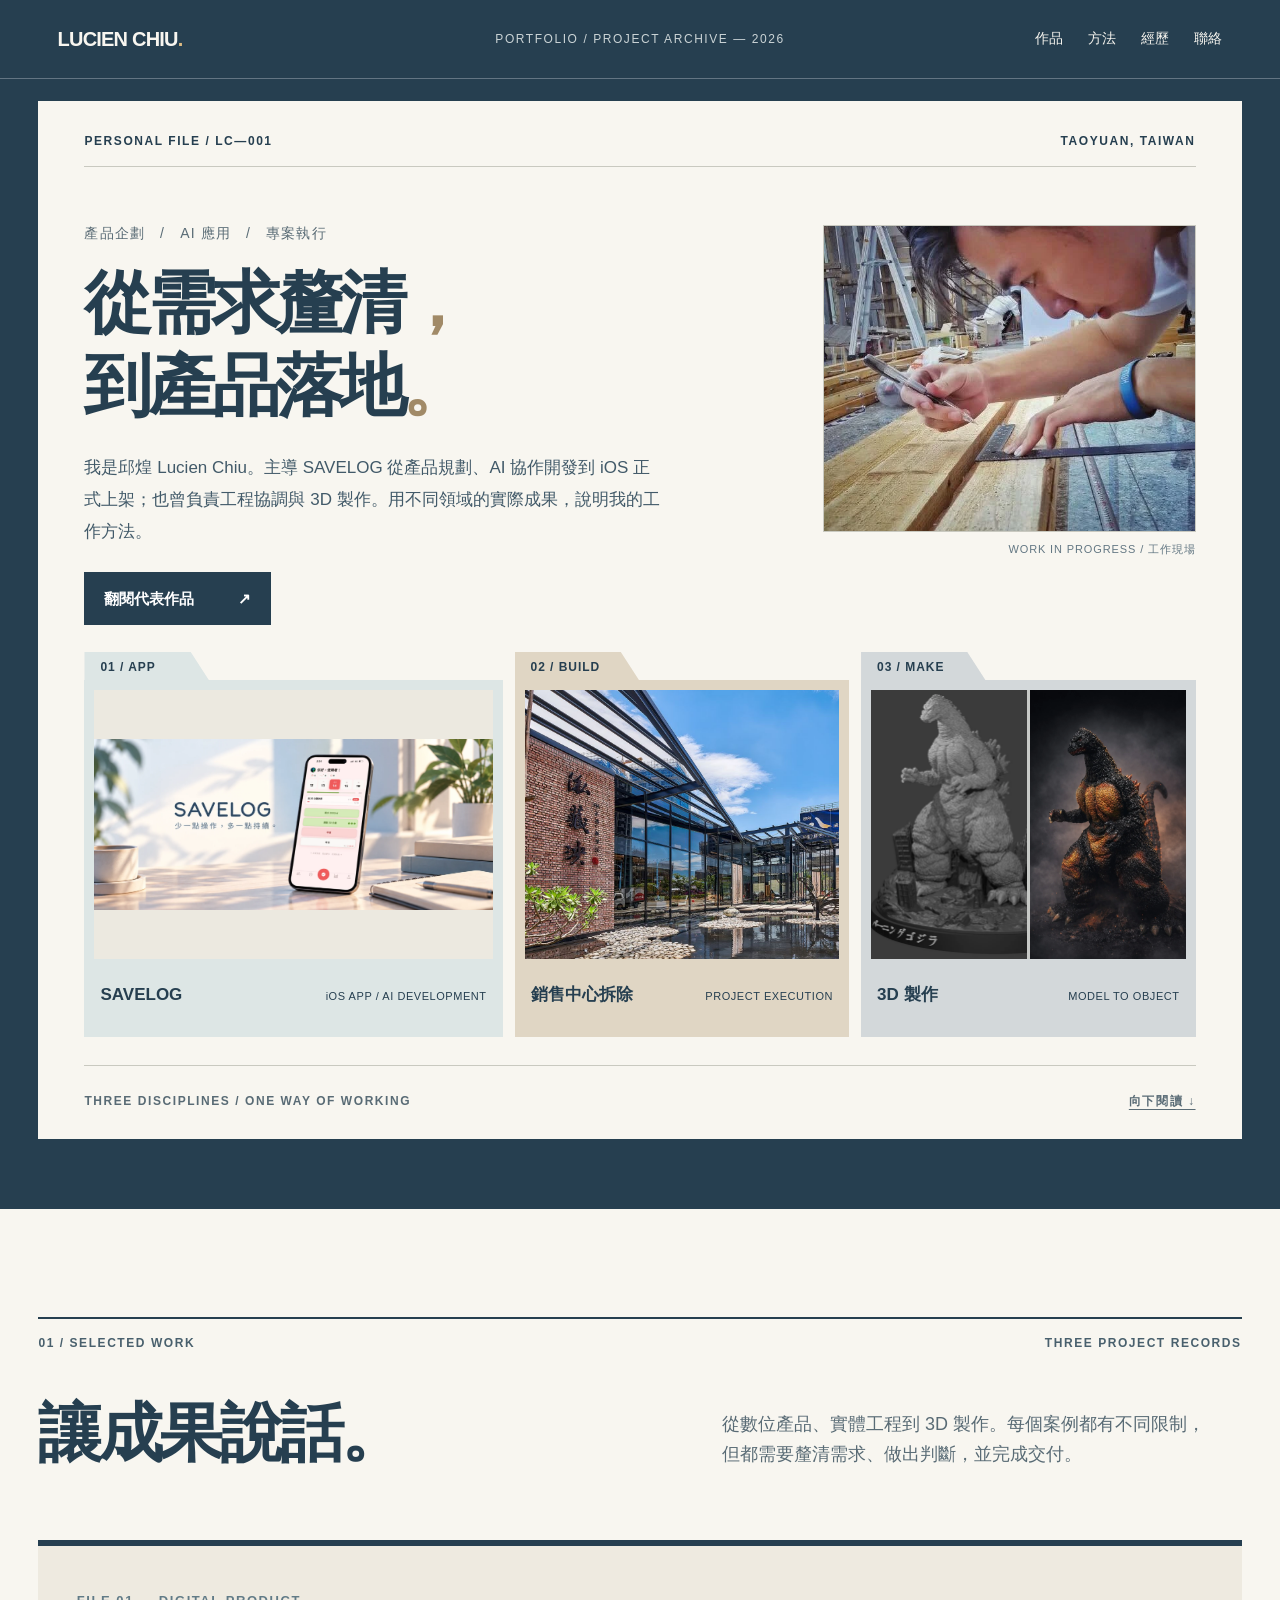
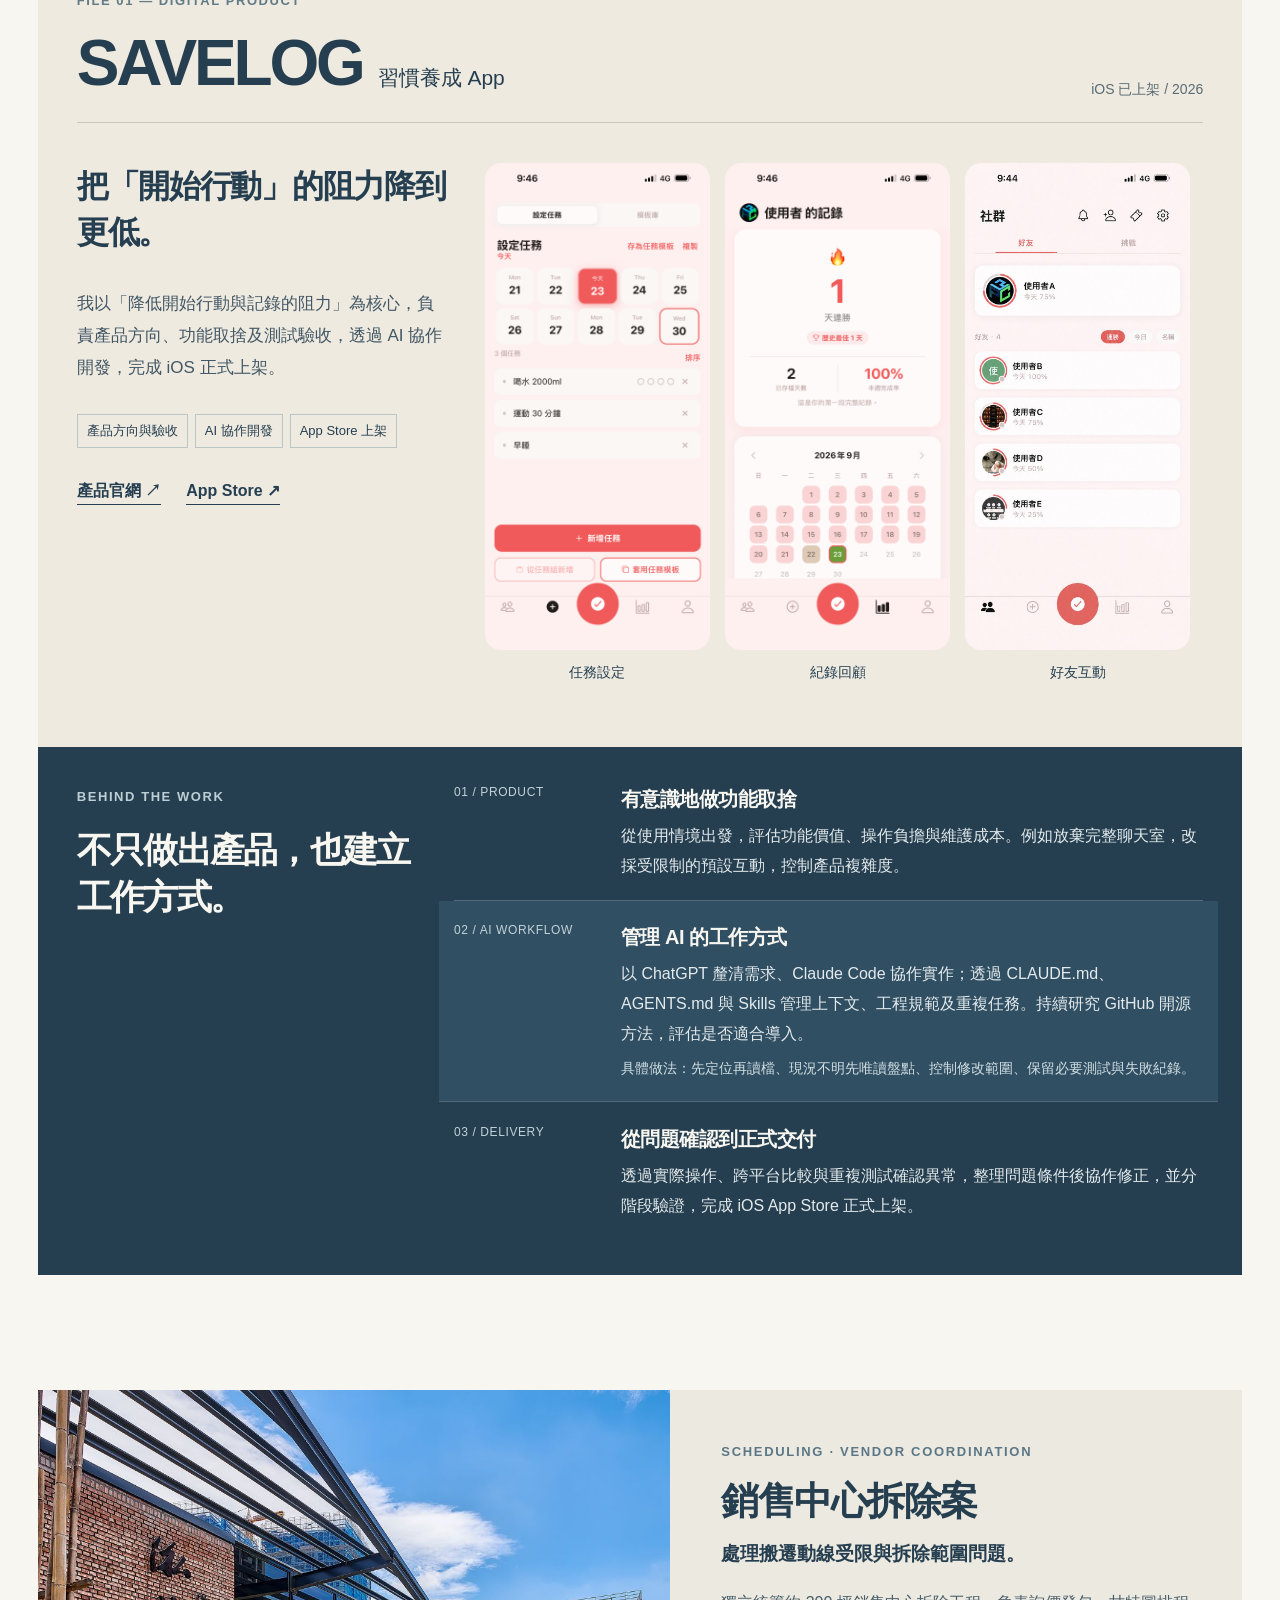
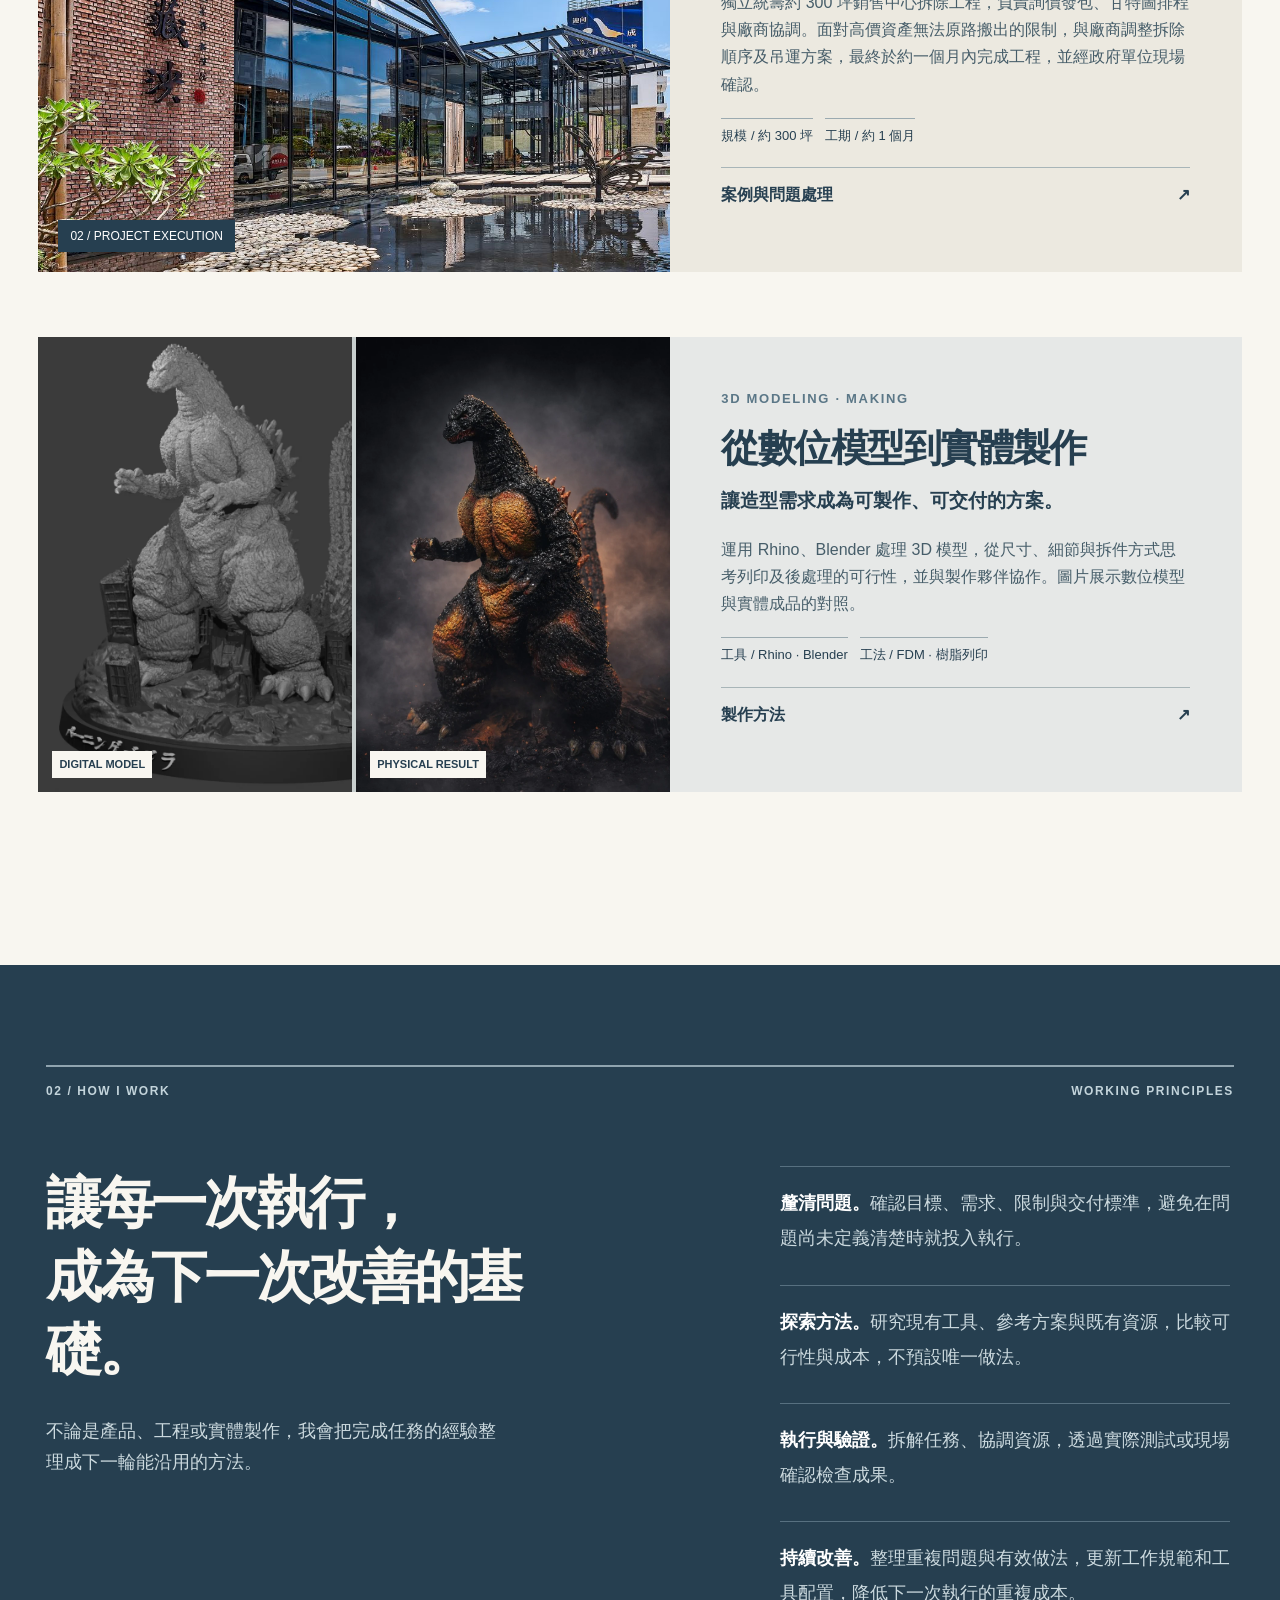
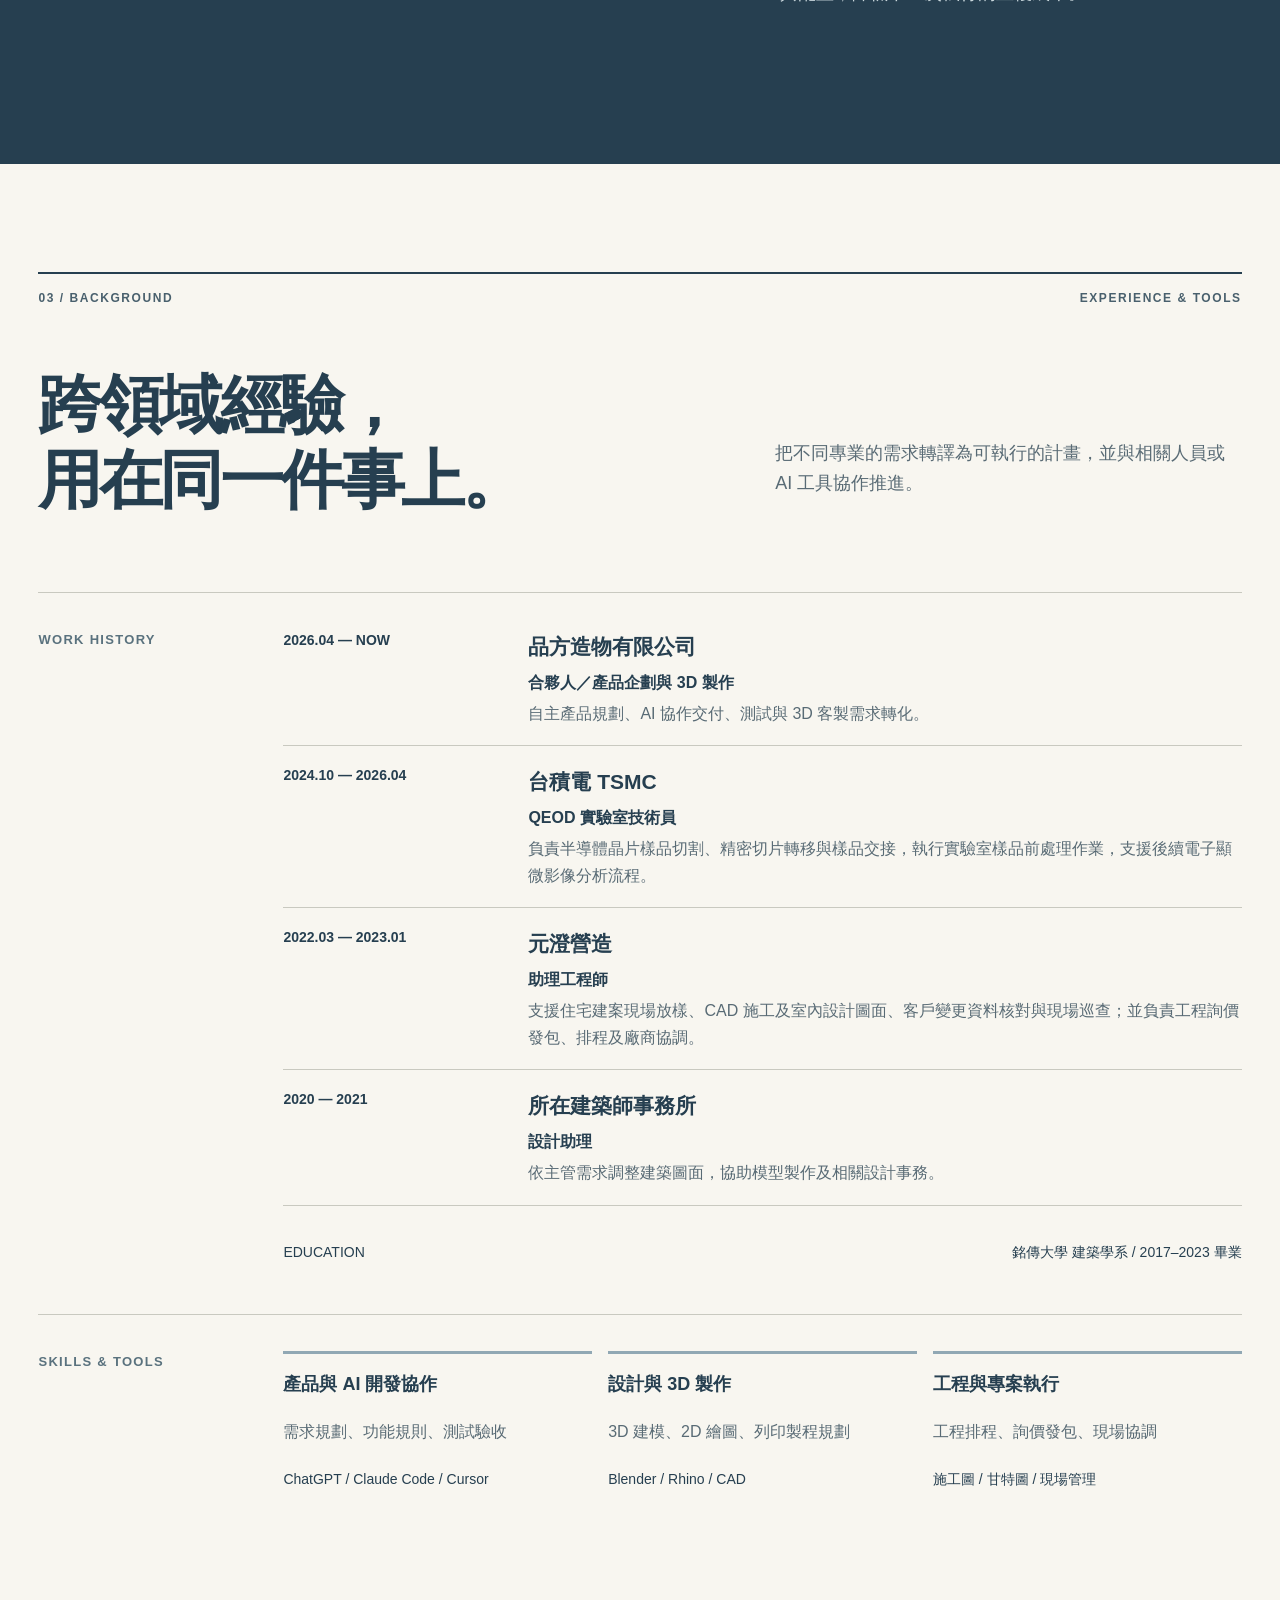
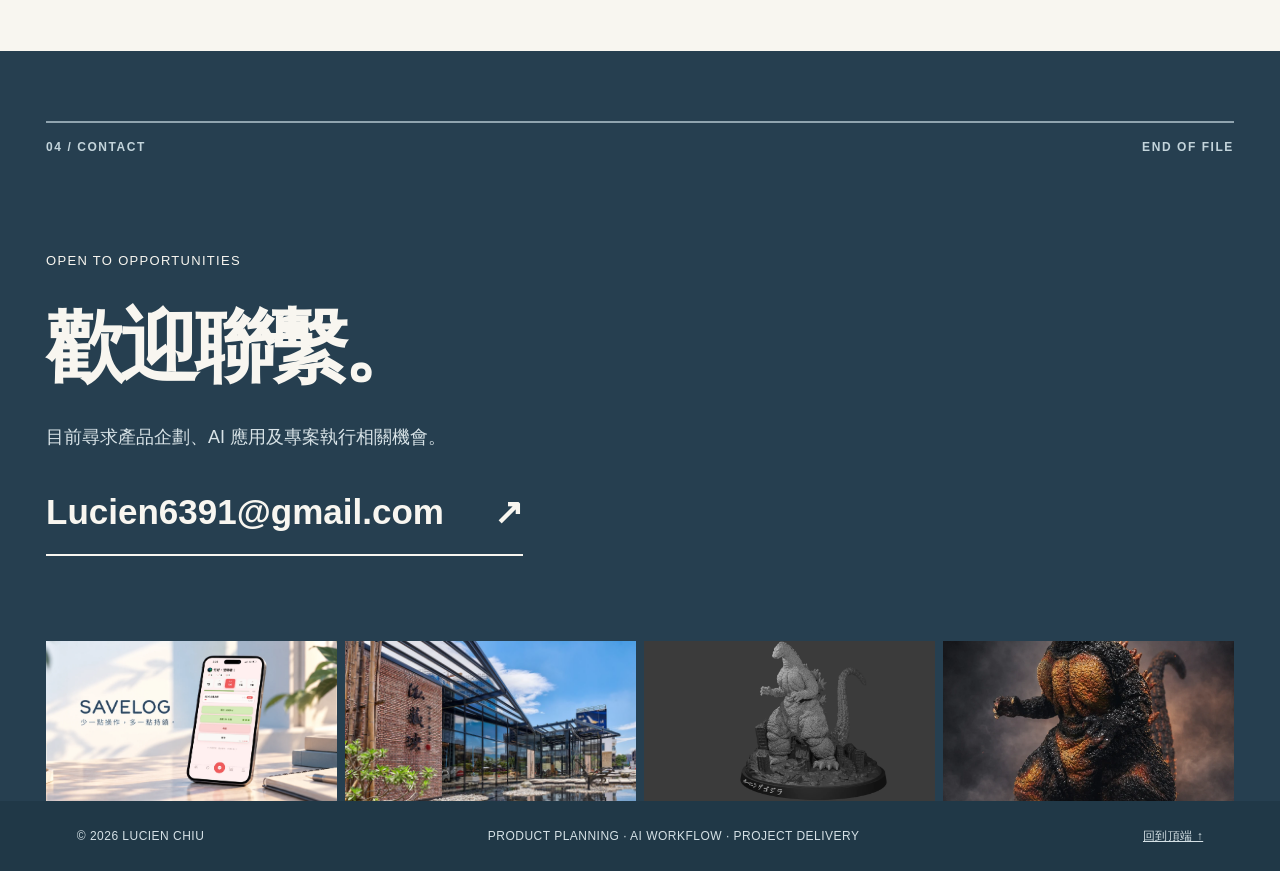
==== commit 840545df: "Add files via upload" ====
--- a/index.html
+++ b/index.html
@@ -1,87 +1,18 @@
-<!DOCTYPE html>
-
-<html lang="zh-Hant">
-<head>
-<meta charset="utf-8"/>
-<meta content="width=device-width, initial-scale=1" name="viewport"/>
-<meta content="#F8F6F0" name="theme-color"/>
-<meta content="Lucien Chiu 邱煌的個人作品集。產品規劃、AI 協作與專案執行。" name="description"/>
-<title>Lucien Chiu｜邱煌 — Portfolio</title>
-<link href="styles.css" rel="stylesheet"/>
-</head>
-<body>
-<div class="page-shell">
-<header class="site-header">
-<a aria-label="Lucien Chiu 首頁" class="wordmark" href="#top"><img alt="" class="brand-photo" height="56" src="assets/lucien-work-photo.jpg" width="56"/> <span class="brand-name">LUCIEN <span>CHIU</span><span class="mark-dot">.</span></span></a>
-<span class="header-label">PERSONAL PORTFOLIO <span class="sep">/</span> 2026</span>
-<nav aria-label="主要導覽" class="main-nav"><a href="#selected-work">PROJECTS</a><a href="#experience">EXPERIENCE</a><a href="#contact">CONTACT</a></nav>
-</header>
-<main id="top">
-<section aria-labelledby="hero-title" class="hero">
-<div class="hero-copy">
-<div class="hero-index"><span aria-hidden="true" class="square"></span> PRODUCT PLANNING <span class="slash">/</span> AI COLLABORATION</div>
-<p class="hello">Lucien Chiu <span class="hello-line">/</span> 邱煌</p>
-<h1 id="hero-title">從需求釐清<span class="punct">，</span><br/>到產品落地<span class="punct">。</span></h1>
-<div class="rule"></div>
-<p class="hero-role">產品規劃 <span>×</span> AI 協作 <span>×</span> 專案執行</p>
-<p class="hero-description">主導習慣養成 App SAVELOG 從產品定位、功能規劃到 AI 協作開發與測試驗收，並完成 iOS 正式上架。具營造工程、半導體實驗室與 3D 製作背景，擅長將需求轉化為可執行方案，推進實際交付。</p>
-<a class="hero-cta" href="#selected-work"><span>探索代表作品</span><span aria-hidden="true" class="cta-arrow">↗</span></a>
-<div class="hero-foot"><span>BASED IN TAOYUAN, TAIWAN</span><span>OPEN TO OPPORTUNITIES</span></div>
-</div>
-<div aria-label="代表作品影像" class="portfolio-area">
-<div class="area-heading"><span>SELECTED WORK <i>/</i> THREE DISCIPLINES</span><span>001 — 003</span></div>
-<div class="project-grid">
-<article class="project project-product">
-<div class="product-visual product-visual-banner"><img alt="SAVELOG 品牌標頭：少一點操作，多一點持續；右側呈現實際 App 首頁畫面" class="savelog-hero-banner" src="assets/savelog-header.webp"/></div>
-<div class="project-caption"><strong>SAVELOG</strong><span>產品企劃 · AI 協作 · iOS 上架</span></div>
+<!DOCTYPE html><html lang="zh-Hant"><head><meta charset="utf-8"><meta name="viewport" content="width=device-width,initial-scale=1"><meta name="theme-color" content="#233e50"><meta name="description" content="邱煌 Lucien Chiu 的產品規劃、AI 工作流程與專案執行作品集。SAVELOG iOS App、拆除工程與 3D 製作案例。"><title>Lucien Chiu 邱煌｜Project Archive</title><link rel="stylesheet" href="styles.css"></head><body><a class="skip" href="#projects">跳到作品</a>
+<header class="topbar"><a class="brand" href="#top" aria-label="回到首頁">LUCIEN CHIU<span class="brand-dot">.</span></a><span class="header-meta">PORTFOLIO / PROJECT ARCHIVE <span class="desktop-only">— 2026</span></span><nav aria-label="網站導覽"><a href="#projects">作品</a><a href="#method">方法</a><a href="#career">經歷</a><a href="#contact">聯絡</a></nav></header>
+<main id="top"><section class="hero" aria-labelledby="hero-title"><div class="hero-paper"><div class="doc-meta"><span>PERSONAL FILE / LC—001</span><span>TAOYUAN, TAIWAN</span></div><div class="hero-text"><p class="role-line">產品企劃　/　AI 應用　/　專案執行</p><h1 id="hero-title">從需求釐清<span class="ink-dot">，</span><br>到產品落地<span class="ink-dot">。</span></h1><p class="hero-summary">我是邱煌 Lucien Chiu。主導 SAVELOG 從產品規劃、AI 協作開發到 iOS 正式上架；也曾負責工程協調與 3D 製作。用不同領域的實際成果，說明我的工作方法。</p><a class="primary-link" href="#projects">翻閱代表作品 <span aria-hidden="true">↗</span></a></div><div class="portrait-slot"><div class="portrait-frame"><img src="assets/lucien-portrait.webp" alt="邱煌於木工工作現場進行測量與標記的照片"></div><p>WORK IN PROGRESS / 工作現場</p></div><div class="archive-stack" aria-label="三項實際代表作品"><a class="folder folder-a" href="#savelog"><span class="tab">01 / APP</span><div class="folder-img"><img src="assets/savelog-header.webp" alt="SAVELOG App 的正式品牌視覺，包含真實首頁介面"></div><div class="folder-bottom"><strong>SAVELOG</strong><span>iOS APP / AI DEVELOPMENT</span></div></a><a class="folder folder-b" href="#demolition"><span class="tab">02 / BUILD</span><div class="folder-img"><img src="assets/sales-center.jpg" alt="拆除前銷售中心建築外觀"></div><div class="folder-bottom"><strong>銷售中心拆除</strong><span>PROJECT EXECUTION</span></div></a><a class="folder folder-c" href="#modeling"><span class="tab">03 / MAKE</span><div class="folder-img twin"><img src="assets/godzilla-model.webp" alt="哥吉拉數位模型"><img src="assets/godzilla-finished.webp" alt="哥吉拉實體作品"></div><div class="folder-bottom"><strong>3D 製作</strong><span>MODEL TO OBJECT</span></div></a></div><div class="hero-end"><span>THREE DISCIPLINES / ONE WAY OF WORKING</span><a href="#projects">向下閱讀 ↓</a></div></div></section>
+<section class="section projects" id="projects"><div class="section-marker"><span>01 / SELECTED WORK</span><span>THREE PROJECT RECORDS</span></div><div class="section-head"><h2>讓成果說話。</h2><p>從數位產品、實體工程到 3D 製作。每個案例都有不同限制，但都需要釐清需求、做出判斷，並完成交付。</p></div>
+<article class="feature" id="savelog"><div class="feature-heading"><div><span class="archive-label">FILE 01 — DIGITAL PRODUCT</span><h3>SAVELOG<span class="h3-sub">習慣養成 App</span></h3></div><span class="file-state">iOS 已上架 / 2026</span></div><div class="feature-columns"><div class="feature-text"><p class="lead">把「開始行動」的阻力降到更低。</p><p>我以「降低開始行動與記錄的阻力」為核心，負責產品方向、功能取捨及測試驗收，透過 AI 協作開發，完成 iOS 正式上架。</p><div class="factline"><span>產品方向與驗收</span><span>AI 協作開發</span><span>App Store 上架</span></div><div class="case-links"><a href="https://savelog.app/" target="_blank" rel="noopener noreferrer">產品官網 ↗</a><a href="https://apps.apple.com/tw/app/savelog/id6796294139" target="_blank" rel="noopener noreferrer">App Store ↗</a></div></div><div class="screens" aria-label="SAVELOG 真實 App 截圖，可橫向捲動" tabindex="0"><figure><img src="assets/savelog-setup.png" alt="SAVELOG 任務設定介面" loading="lazy"><figcaption>任務設定</figcaption></figure><figure><img src="assets/savelog-progress.png" alt="SAVELOG 紀錄回顧介面" loading="lazy"><figcaption>紀錄回顧</figcaption></figure><figure><img src="assets/savelog-community.png" alt="SAVELOG 社交互動介面" loading="lazy"><figcaption>好友互動</figcaption></figure></div></div>
+<div class="decisions"><div class="decisions-head"><span class="archive-label">BEHIND THE WORK</span><h4>不只做出產品，也建立工作方式。</h4></div><div class="decision-lines"><div><span class="num">01 / PRODUCT</span><div><h5>有意識地做功能取捨</h5><p>從使用情境出發，評估功能價值、操作負擔與維護成本。例如放棄完整聊天室，改採受限制的預設互動，控制產品複雜度。</p></div></div><div class="emphasis"><span class="num">02 / AI WORKFLOW</span><div><h5>管理 AI 的工作方式</h5><p>以 ChatGPT 釐清需求、Claude Code 協作實作；透過 CLAUDE.md、AGENTS.md 與 Skills 管理上下文、工程規範及重複任務。持續研究 GitHub 開源方法，評估是否適合導入。</p><p class="smallproof">具體做法：先定位再讀檔、現況不明先唯讀盤點、控制修改範圍、保留必要測試與失敗紀錄。</p></div></div><div><span class="num">03 / DELIVERY</span><div><h5>從問題確認到正式交付</h5><p>透過實際操作、跨平台比較與重複測試確認異常，整理問題條件後協作修正，並分階段驗證，完成 iOS App Store 正式上架。</p></div></div></div></div></article>
+<div class="case-wrap"><article aria-labelledby="demolition-title" class="case" id="demolition">
+<div class="case-visual photo-case"><img alt="由本人負責後續拆除統籌的銷售中心拆除前外觀" loading="lazy" src="assets/sales-center.jpg"/><span class="visual-stamp">02 / PROJECT EXECUTION</span></div>
+<div class="case-content"><p class="case-category">SCHEDULING · VENDOR COORDINATION</p><h3 id="demolition-title">銷售中心拆除案</h3><p class="case-leadline">處理搬遷動線受限與拆除範圍問題。</p><p>獨立統籌約 300 坪銷售中心拆除工程，負責詢價發包、甘特圖排程與廠商協調。面對高價資產無法原路搬出的限制，與廠商調整拆除順序及吊運方案，最終於約一個月內完成工程，並經政府單位現場確認。</p><div class="facts"><span>規模 / 約 300 坪</span><span>工期 / 約 1 個月</span></div><details><summary>案例與問題處理 <span aria-hidden="true">↗</span></summary><div class="case-detail"><h4>大型資產搬遷</h4><p>現場一座高價木製底座無法沿原路搬出。我先向前輩了解進場方式，再與廠商協調調整工序，待天花板拆除後以吊車移出。</p><h4>範圍與現場問題</h4><p>因原先漏列紅磚牆拆除範圍，與廠商協商追加作業並完成清除；現場入口鐵門遭施工損壞後，也要求廠商完成修復。</p><p class="note">照片為拆除前建築外觀，非本人建築設計作品。</p></div></details></div>
 </article>
-<article class="project project-build">
-<div class="build-visual"><img alt="曾負責拆除統籌的銷售中心，拆除前建築外觀" src="assets/sales-center.jpg"/></div>
-<div class="project-caption"><strong>銷售中心拆除案</strong><span>工程排程 · 廠商協調</span></div>
-</article>
-<article class="project project-make">
-<div class="make-visual"><div class="make-half"><img alt="哥吉拉作品的數位 3D 模型" src="assets/godzilla-model.webp"/><span>3D MODEL</span></div><div class="make-half"><img alt="哥吉拉作品的實體塗裝成品" src="assets/godzilla-finished.webp"/><span>PHYSICAL</span></div></div>
-<div class="project-caption"><strong>3D 建模與實體製作</strong><span>數位模型 → 實體成果</span></div>
-</article>
-</div>
-<div class="area-footer"><span>THINK / TEST / MAKE</span><span>跨領域經驗，具體成果。</span></div>
-</div>
+<article aria-labelledby="model-title" class="case" id="modeling">
+<div class="case-visual dual-case"><figure><img alt="哥吉拉數位雕塑灰模" loading="lazy" src="assets/godzilla-model.webp"/><figcaption>DIGITAL MODEL</figcaption></figure><figure><img alt="哥吉拉實體製作與上色成品" loading="lazy" src="assets/godzilla-finished.webp"/><figcaption>PHYSICAL RESULT</figcaption></figure></div>
+<div class="case-content"><p class="case-category">3D MODELING · MAKING</p><h3 id="model-title">從數位模型到實體製作</h3><p class="case-leadline">讓造型需求成為可製作、可交付的方案。</p><p>運用 Rhino、Blender 處理 3D 模型，從尺寸、細節與拆件方式思考列印及後處理的可行性，並與製作夥伴協作。圖片展示數位模型與實體成品的對照。</p><div class="facts"><span>工具 / Rhino · Blender</span><span>工法 / FDM · 樹脂列印</span></div><details><summary>製作方法 <span aria-hidden="true">↗</span></summary><div class="case-detail"><h4>需求轉譯</h4><p>先確認尺寸、造型、數量與交期；遇到不明確的需求，提供具體選項協助討論。</p><h4>製造限制</h4><p>建模時考量細節強度、列印分件、組裝與後處理；對不可行的細節提出替代方案。</p><p class="note">實際模型、列印與塗裝分工依個別作品確認；此處不將所有製程宣稱為獨立完成。</p></div></details></div>
+</article></div>
 </section>
-<section aria-labelledby="work-title" class="section work-section" id="selected-work">
-<div class="section-heading"><div><p class="eyebrow">SELECTED PROJECTS / 01—03</p><h2 id="work-title">精選作品</h2></div></div>
-<article aria-labelledby="savelog-title" class="savelog-feature compact-savelog">
-<div class="savelog-compact-main">
-<div class="savelog-compact-copy">
-<p class="eyebrow">01 / DIGITAL PRODUCT · PRODUCT PLANNING</p>
-<h3 id="savelog-title">SAVELOG <span>習慣養成 App</span></h3>
-<p class="savelog-statement">從個人需求出發，完成一款真正上架的產品。</p>
-<p>我以「降低開始行動與記錄的阻力」為核心，負責產品方向、功能取捨及測試驗收，透過 AI 協作開發，完成 iOS 上架。</p>
-<div class="facts"><span>角色 / 產品規劃與驗收</span><span>成果 / iOS 正式上架</span></div>
-<div class="savelog-links"><a href="https://savelog.app/" rel="noopener noreferrer" target="_blank">產品官網 ↗</a><a href="https://apps.apple.com/tw/app/savelog/id6796294139" rel="noopener noreferrer" target="_blank">App Store ↗</a></div>
-</div>
-<div aria-label="SAVELOG 實際介面截圖，手機可左右滑動瀏覽" class="compact-screens" tabindex="0">
-<figure class="compact-screen compact-screen-primary"><img alt="SAVELOG 任務設定畫面" loading="lazy" src="assets/savelog-setup.png"/><figcaption>任務設定</figcaption></figure>
-<figure class="compact-screen"><img alt="SAVELOG 紀錄與統計畫面" loading="lazy" src="assets/savelog-progress.png"/><figcaption>紀錄回顧</figcaption></figure>
-<figure class="compact-screen"><img alt="SAVELOG 好友互動畫面" loading="lazy" src="assets/savelog-community.png"/><figcaption>好友互動</figcaption></figure>
-</div>
-</div>
-<div class="savelog-compact-facts"><div><span class="eyebrow">PRODUCT DECISIONS</span><h4>有意識地做功能取捨</h4><p>從使用情境出發，評估功能價值、操作負擔與維護成本。例如放棄完整聊天室，改採受限制的預設互動，控制產品複雜度。</p></div><div><span class="eyebrow">AI WORKFLOW &amp; TOOLING</span><h4>管理 AI 的工作方式</h4><p>運用 ChatGPT 釐清需求、Claude Code 協作實作，透過 CLAUDE.md、AGENTS.md 與 Skills 管理上下文、工程規範及重複任務；持續研究 GitHub 開源方法，評估是否適合導入。</p></div><div><span class="eyebrow">QUALITY &amp; DELIVERY</span><h4>從問題確認到正式交付</h4><p>透過實際操作、跨平台比較與重複測試確認異常，整理問題條件後協作修正，並分階段驗證，完成 iOS App Store 正式上架。</p></div></div>
-</article>
-<article aria-labelledby="demolition-title" class="case">
-<div class="case-visual photo-case"><img alt="由本人負責後續拆除統籌的銷售中心拆除前外觀" loading="lazy" src="assets/sales-center.jpg"/><span class="visual-stamp">02 / PROJECT EXECUTION</span></div>
-<div class="case-content"><p class="eyebrow">SCHEDULING · VENDOR COORDINATION</p><h3 id="demolition-title">銷售中心拆除案</h3><p class="case-leadline">處理搬遷動線受限與拆除範圍問題。</p><p>獨立統籌約 300 坪銷售中心拆除工程，負責詢價發包、甘特圖排程與廠商協調。面對高價資產無法原路搬出的限制，與廠商調整拆除順序及吊運方案，最終於約一個月內完成工程，並經政府單位現場確認。</p><div class="facts"><span>規模 / 約 300 坪</span><span>工期 / 約 1 個月</span></div><details><summary>案例與問題處理 <span aria-hidden="true">↗</span></summary><div class="case-detail"><h4>大型資產搬遷</h4><p>現場一座高價木製底座無法沿原路搬出。我先向前輩了解進場方式，再與廠商協調調整工序，待天花板拆除後以吊車移出。</p><h4>範圍與現場問題</h4><p>因原先漏列紅磚牆拆除範圍，與廠商協商追加作業並完成清除；現場入口鐵門遭施工損壞後，也要求廠商完成修復。</p><p class="note">照片為拆除前建築外觀，非本人建築設計作品。</p></div></details></div>
-</article>
-<article aria-labelledby="model-title" class="case">
-<div class="case-visual dual-case"><figure><img alt="哥吉拉數位雕塑灰模" loading="lazy" src="assets/godzilla-model.webp"/><figcaption>DIGITAL MODEL</figcaption></figure><figure><img alt="哥吉拉實體製作與上色成品" loading="lazy" src="assets/godzilla-finished.webp"/><figcaption>PHYSICAL RESULT</figcaption></figure></div>
-<div class="case-content"><p class="eyebrow">3D MODELING · MAKING</p><h3 id="model-title">從數位模型到實體製作</h3><p class="case-leadline">讓造型需求成為可製作、可交付的方案。</p><p>運用 Rhino、Blender 處理 3D 模型，從尺寸、細節與拆件方式思考列印及後處理的可行性，並與製作夥伴協作。圖片展示數位模型與實體成品的對照。</p><div class="facts"><span>工具 / Rhino · Blender</span><span>工法 / FDM · 樹脂列印</span></div><details><summary>製作方法 <span aria-hidden="true">↗</span></summary><div class="case-detail"><h4>需求轉譯</h4><p>先確認尺寸、造型、數量與交期；遇到不明確的需求，提供具體選項協助討論。</p><h4>製造限制</h4><p>建模時考量細節強度、列印分件、組裝與後處理；對不可行的細節提出替代方案。</p><p class="note">實際模型、列印與塗裝分工依個別作品確認；此處不將所有製程宣稱為獨立完成。</p></div></details></div>
-</article>
-</section>
-<section aria-labelledby="method-title" class="section method-section" id="how-i-work"><div class="section-heading"><div><p class="eyebrow">HOW I WORK</p><h2 id="method-title">讓每一次執行，成為下一次改善的基礎。</h2></div></div><div class="method-grid"><div><span class="step-no">01 / DEFINE</span><h3>釐清問題</h3><p>確認目標、需求、限制與交付標準，避免在問題尚未定義清楚時就投入執行。</p></div><div><span class="step-no">02 / EXPLORE</span><h3>探索更合適的方法</h3><p>研究現有工具、參考方案與既有資源，比較可行性及成本，而非一開始就決定實作方式。</p></div><div><span class="step-no">03 / EXECUTE &amp; VERIFY</span><h3>執行與驗證</h3><p>拆解任務、協調資源，透過測試或現場確認檢查成果，發現問題後進行調整。</p></div><div><span class="step-no">04 / ITERATE</span><h3>沉澱經驗，優化流程</h3><p>整理重複出現的問題與有效做法，更新工作規範或工具配置，減少下一次執行時的重複成本。</p></div></div></section>
-<section aria-labelledby="experience-title" class="section experience-section" id="experience"><div class="section-heading"><div><p class="eyebrow">EXPERIENCE</p><h2 id="experience-title">工作經歷</h2></div></div><div class="timeline"><div class="timeline-row"><time>2026.04 — NOW</time><div><h3>品方造物有限公司</h3><p class="job-title">合夥人／產品企劃與 3D 製作</p><p>自主產品規劃、AI 協作交付、測試與 3D 客製需求轉化。</p></div></div><div class="timeline-row"><time>2024.10 — 2026.04</time><div><h3>台積電 TSMC</h3><p class="job-title">QEOD 實驗室技術員</p><p>負責半導體晶片樣品切割、精密切片轉移與樣品交接，執行實驗室樣品前處理作業，支援後續電子顯微影像分析流程。</p></div></div><div class="timeline-row"><time>2022.03 — 2023.01</time><div><h3>元澄營造</h3><p class="job-title">助理工程師</p><p>支援住宅建案現場放樣、CAD 施工及室內設計圖面、客戶變更資料核對與現場巡查；並負責工程詢價發包、排程及廠商協調。</p></div></div><div class="timeline-row"><time>2020 — 2021</time><div><h3>所在建築師事務所</h3><p class="job-title">設計助理</p><p>依主管需求調整建築圖面，協助模型製作及相關設計事務。</p></div></div></div><p class="education"><span>EDUCATION</span> 銘傳大學 建築學系 · 2017—2023 · 畢業</p></section>
-<section aria-labelledby="skills-title" class="section skills-section" id="skills"><div class="section-heading"><div><p class="eyebrow">SKILLS &amp; TOOLS</p><h2 id="skills-title">專業能力與工具</h2></div></div><div class="skills-grid"><div><h3>產品與 AI 開發協作</h3><p>需求規劃、功能規則、測試驗收</p><small>ChatGPT / Claude Code / Cursor</small></div><div><h3>設計與 3D 製作</h3><p>3D 建模、2D 繪圖、列印製程規劃</p><small>Blender / Rhino / CAD</small></div><div><h3>工程與專案執行</h3><p>工程排程、詢價發包、現場協調</p><small>施工圖 / 甘特圖 / 現場管理</small></div></div></section>
-<section aria-labelledby="contact-title" class="section contact-section" id="contact"><div><p class="eyebrow">CONTACT</p><h2 id="contact-title">期待參與下一個專案。</h2><p>目前尋求產品企劃、AI 應用及專案執行相關機會，歡迎透過 Email 聯繫。</p></div><a class="contact-email" href="mailto:Lucien6391@gmail.com">Lucien6391@gmail.com <span aria-hidden="true">↗</span></a></section>
-</main>
-<footer class="prototype-footer">© 2026 LUCIEN CHIU <span>·</span> PERSONAL PORTFOLIO</footer>
-</div>
-</body>
-</html>
+<section class="method" id="method"><div class="section-marker light"><span>02 / HOW I WORK</span><span>WORKING PRINCIPLES</span></div><div class="method-layout"><div><h2>讓每一次執行，<br>成為下一次改善的基礎。</h2><p>不論是產品、工程或實體製作，我會把完成任務的經驗整理成下一輪能沿用的方法。</p></div><div class="method-list"><p><strong>釐清問題。</strong>確認目標、需求、限制與交付標準，避免在問題尚未定義清楚時就投入執行。</p><p><strong>探索方法。</strong>研究現有工具、參考方案與既有資源，比較可行性與成本，不預設唯一做法。</p><p><strong>執行與驗證。</strong>拆解任務、協調資源，透過實際測試或現場確認檢查成果。</p><p><strong>持續改善。</strong>整理重複問題與有效做法，更新工作規範和工具配置，降低下一次執行的重複成本。</p></div></div></section>
+<section class="section career" id="career"><div class="section-marker"><span>03 / BACKGROUND</span><span>EXPERIENCE & TOOLS</span></div><div class="career-intro"><h2>跨領域經驗，<br>用在同一件事上。</h2><p>把不同專業的需求轉譯為可執行的計畫，並與相關人員或 AI 工具協作推進。</p></div><div class="experience"><div class="side-label">WORK HISTORY</div><div class="timeline"><div class="timeline-row"><time>2026.04 — NOW</time><div><h3>品方造物有限公司</h3><p class="job-title">合夥人／產品企劃與 3D 製作</p><p>自主產品規劃、AI 協作交付、測試與 3D 客製需求轉化。</p></div></div><div class="timeline-row"><time>2024.10 — 2026.04</time><div><h3>台積電 TSMC</h3><p class="job-title">QEOD 實驗室技術員</p><p>負責半導體晶片樣品切割、精密切片轉移與樣品交接，執行實驗室樣品前處理作業，支援後續電子顯微影像分析流程。</p></div></div><div class="timeline-row"><time>2022.03 — 2023.01</time><div><h3>元澄營造</h3><p class="job-title">助理工程師</p><p>支援住宅建案現場放樣、CAD 施工及室內設計圖面、客戶變更資料核對與現場巡查；並負責工程詢價發包、排程及廠商協調。</p></div></div><div class="timeline-row"><time>2020 — 2021</time><div><h3>所在建築師事務所</h3><p class="job-title">設計助理</p><p>依主管需求調整建築圖面，協助模型製作及相關設計事務。</p></div></div></div><p class="education">EDUCATION <strong>銘傳大學 建築學系 / 2017–2023 畢業</strong></p></div><div class="skill-block"><div class="side-label">SKILLS & TOOLS</div><div class="skills-grid"><div><h3>產品與 AI 開發協作</h3><p>需求規劃、功能規則、測試驗收</p><small>ChatGPT / Claude Code / Cursor</small></div><div><h3>設計與 3D 製作</h3><p>3D 建模、2D 繪圖、列印製程規劃</p><small>Blender / Rhino / CAD</small></div><div><h3>工程與專案執行</h3><p>工程排程、詢價發包、現場協調</p><small>施工圖 / 甘特圖 / 現場管理</small></div></div></div></section>
+<section class="contact" id="contact"><div class="section-marker light"><span>04 / CONTACT</span><span>END OF FILE</span></div><div class="contact-main"><span>OPEN TO OPPORTUNITIES</span><h2>歡迎聯繫。</h2><p>目前尋求產品企劃、AI 應用及專案執行相關機會。</p><a href="mailto:Lucien6391@gmail.com" class="contact-action">Lucien6391@gmail.com <span aria-hidden="true">↗</span></a></div><div class="contact-strip"><img src="assets/savelog-header.webp" alt="SAVELOG App" loading="lazy"><img src="assets/sales-center.jpg" alt="銷售中心工程" loading="lazy"><img src="assets/godzilla-model.webp" alt="3D 數位模型" loading="lazy"><img src="assets/godzilla-finished.webp" alt="3D 實體完成品" loading="lazy"></div></section></main><footer><span>© 2026 LUCIEN CHIU</span><span>PRODUCT PLANNING · AI WORKFLOW · PROJECT DELIVERY</span><a href="#top">回到頂端 ↑</a></footer><script src="main.js" defer></script></body></html>
--- a/styles.css
+++ b/styles.css
@@ -1,114 +1,43 @@
-:root{--paper:#F8F6F0;--ink:#263F50;--muted:#687780;--line:#D7D4CC;--blue:#8296A3;--white:#fff;--font-sans:"Noto Sans TC","PingFang TC","Microsoft JhengHei",Arial,sans-serif;--font-mono:"IBM Plex Mono","Consolas",monospace}
-*{box-sizing:border-box}html{scroll-behavior:smooth}body{margin:0;background:var(--paper);color:var(--ink);font-family:var(--font-sans);-webkit-font-smoothing:antialiased}a{color:inherit}a:focus-visible{outline:3px solid #3a829b;outline-offset:5px}.page-shell{max-width:1632px;margin:auto;padding:0 58px}.site-header{height:108px;display:flex;align-items:center;border-bottom:1px solid var(--line);gap:26px}.wordmark{text-decoration:none;font-family:Arial,sans-serif;font-size:21px;font-weight:850;letter-spacing:-.07em;white-space:nowrap}.wordmark span:not(.mark-dot){font-weight:350}.mark-dot{color:#698da0}.header-label{margin-left:15px;font:10px var(--font-mono);color:var(--muted);letter-spacing:.14em}.sep{padding:0 8px;color:#a7b5bb}.header-link{margin-left:auto;text-decoration:none;font:11px var(--font-mono);letter-spacing:.08em}.header-link span{font-size:15px;margin-left:12px}.hero{display:grid;grid-template-columns:minmax(0,.9fr) minmax(0,1.1fr);gap:clamp(45px,5vw,96px);min-height:745px;padding:68px 0 72px}.hero-copy{display:flex;flex-direction:column;padding-top:19px}.hero-index,.area-heading,.area-footer,.hero-foot,.tiny-label{font-family:var(--font-mono);font-size:10px;letter-spacing:.08em}.hero-index{display:flex;gap:12px;align-items:center;color:var(--blue);font-weight:600}.square{display:block;width:7px;height:7px;background:var(--blue)}.slash{color:#a6b3b9}.hello{font-size:17px;margin:66px 0 13px;font-weight:550;letter-spacing:.005em}.hello-line{color:#a5b1b6;padding:0 8px}h1{font-size:clamp(42px,3.75vw,67px);font-weight:720;letter-spacing:-.075em;line-height:1.36;margin:0;white-space:nowrap}.punct{color:#7294a5}.rule{height:1px;background:var(--line);max-width:425px;margin:31px 0 29px}.hero-role{font-size:15px;font-weight:600;letter-spacing:.08em;margin:0}.hero-role span{color:#95a7af;margin:0 5px}.hero-description{max-width:455px;font-size:15px;color:#536570;line-height:2.05;margin:20px 0 0}.hero-description strong{color:var(--ink);font-weight:750}.hero-cta{margin-top:34px;display:inline-flex;align-items:center;justify-content:space-between;width:207px;background:var(--ink);color:#fff;padding:17px 18px;text-decoration:none;font-size:13px;font-weight:650;transition:background .2s,transform .2s}.hero-cta:hover{background:#3D5A6C;transform:translateY(-2px)}.cta-arrow{font-size:20px;font-weight:400}.hero-foot{display:flex;justify-content:space-between;gap:20px;max-width:480px;margin-top:auto;padding-top:70px;color:#8b9ca4;font-size:9px}.portfolio-area{min-width:0;scroll-margin-top:30px}.area-heading{display:flex;justify-content:space-between;color:var(--muted);margin:0 0 14px}.area-heading i{color:#b5c0c5;font-style:normal;margin:0 5px}.project-grid{display:grid;grid-template-columns:1fr 1fr;gap:14px}.project{min-width:0;background:#fff;overflow:hidden}.project-product{grid-column:1/-1}.product-visual{height:350px;position:relative;overflow:hidden;background:#EFE9DC;display:flex;justify-content:flex-end;align-items:center;padding-right:13%}.visual-outline{position:absolute;inset:21px;border:1px solid rgba(36,67,82,.13);pointer-events:none}.phone{position:absolute;width:192px;height:330px;overflow:hidden;border:7px solid #273743;border-bottom:0;border-radius:29px 29px 0 0;top:37px;left:18%;box-shadow:15px 18px 35px #28455333;background:#fee}.phone img{display:block;width:100%;height:auto}.product-meta{position:relative;z-index:1;width:42%;display:flex;flex-direction:column;gap:16px;align-items:flex-start}.tiny-label{color:#536e7a;font-size:10px}.product-title{font:800 clamp(23px,2.8vw,43px) Arial,sans-serif;letter-spacing:-.065em}.small-em{font-size:8px;vertical-align:top;margin:4px}.product-sub{font:12px/1.7 var(--font-mono);letter-spacing:.03em;color:#607883}.project-caption{min-height:66px;padding:15px 18px 13px;display:flex;justify-content:space-between;align-items:baseline;gap:10px}.project-caption strong{font-size:13px;font-weight:700}.project-caption span{font-size:11px;color:var(--muted);text-align:right}.build-visual,.make-visual{height:187px;overflow:hidden}.build-visual img{height:100%;width:100%;object-fit:cover;object-position:center 48%}.make-visual{display:grid;grid-template-columns:1fr 1fr;gap:2px;background:#fff}.make-half{min-width:0;position:relative;overflow:hidden;background:#242426}.make-half img{height:100%;width:100%;object-fit:cover;object-position:center}.make-half:first-child img{object-position:50% 50%}.make-half:last-child img{object-position:50% 35%}.make-half span{position:absolute;bottom:9px;left:8px;color:white;font:9px var(--font-mono);letter-spacing:.05em;text-shadow:0 1px 4px #000}.area-footer{display:flex;justify-content:space-between;margin-top:21px;border-top:1px solid var(--line);padding-top:13px;color:var(--muted)}.prototype-footer{border-top:1px solid var(--line);padding:18px 0 26px;color:#97a6ad;font:10px var(--font-mono);letter-spacing:.04em}.prototype-footer span{margin:0 7px}
-@media(max-width:1150px){.page-shell{padding:0 32px}.hero{gap:36px}.project-caption{align-items:flex-start;flex-direction:column;gap:5px}.project-caption span{text-align:left}.hero-foot{gap:6px}}
-@media(max-width:820px){.site-header{height:76px}.header-label{display:none}.hero{grid-template-columns:1fr;gap:52px;padding:48px 0 55px}.hero-copy{padding-top:0}.hello{margin:44px 0 12px}.hero-foot{padding-top:36px}.project-grid{max-width:680px}.portfolio-area{max-width:680px}.hero-description{max-width:600px}.hero h1{font-size:clamp(43px,7vw,69px)}}
-@media(max-width:480px){.page-shell{padding:0 20px}.site-header{height:70px}.wordmark{font-size:19px}.header-link{font-size:9px}.header-link span{margin-left:3px}.hero{padding:35px 0 48px;gap:44px}.hero-index{font-size:9px;gap:7px}.hello{font-size:15px;margin-top:48px}.hero h1{font-size:clamp(37px,10.8vw,48px);letter-spacing:-.08em}.rule{margin:26px 0 23px}.hero-role{font-size:12px}.hero-role span{margin:0 1px}.hero-description{font-size:14px;line-height:1.95}.hero-cta{margin-top:28px}.hero-foot{font-size:8px}.area-heading{font-size:9px}.project-grid{gap:10px}.product-visual{height:290px;padding-right:7%}.phone{width:147px;height:270px;top:30px;left:7%;border-width:5px;border-radius:22px 22px 0 0}.product-meta{width:43%;gap:12px}.tiny-label{font-size:8px}.product-title{font-size:23px}.product-sub{font-size:9px}.visual-outline{inset:12px}.build-visual,.make-visual{height:140px}.project-caption{padding:11px 10px;min-height:73px}.project-caption strong{font-size:11px}.project-caption span{font-size:10px}.make-half span{font-size:7px;left:5px;bottom:5px}.area-footer{font-size:8px}.prototype-footer{font-size:9px}}
-@media(prefers-reduced-motion:reduce){html{scroll-behavior:auto}.hero-cta{transition:none}.hero-cta:hover{transform:none}}
+:root{--bg:#e5e0d5;--paper:#f8f6f0;--ink:#263f50;--navy:#263f50;--muted:#596b75;--blue:#8da4b1;--line:#c9c9c0;--white:#fff;--font:"Noto Sans TC","PingFang TC","Microsoft JhengHei",Arial,sans-serif}*{box-sizing:border-box}html{scroll-behavior:smooth}body{margin:0;background:var(--paper);font-family:var(--font);color:var(--ink);font-size:16px;line-height:1.7}a{color:inherit;text-decoration:none}img{display:block;max-width:100%}a:focus-visible,summary:focus-visible{outline:3px solid #a57e3e;outline-offset:4px}.skip{position:absolute;top:-60px;background:white;padding:12px;z-index:99}.skip:focus{top:10px}.topbar{position:relative;z-index:10;background:var(--navy);color:var(--paper);display:grid;grid-template-columns:1fr 1fr 1fr;gap:20px;align-items:center;padding:22px max(28px,4.5vw);border-bottom:1px solid #637583}.brand{font-size:20px;font-weight:800;letter-spacing:-.04em;white-space:nowrap}.brand-dot{color:#debc83}.header-meta{font-size:12px;letter-spacing:.13em;text-align:center;color:#cbd4d6}.topbar nav{display:flex;justify-content:flex-end;gap:25px}.topbar nav a{font-size:14px}.topbar a:hover{color:#dfc69c}.hero{background:var(--navy);padding:22px max(18px,3vw) 70px}.hero-paper{position:relative;background:var(--paper);max-width:1600px;margin:auto;overflow:visible;padding:30px clamp(22px,3.6vw,60px) 28px}.doc-meta,.hero-end,.section-marker{display:flex;align-items:center;justify-content:space-between;gap:20px;font-size:12px;letter-spacing:.13em;font-weight:700}.doc-meta{border-bottom:1px solid var(--line);padding-bottom:15px}.hero-text{padding:55px 0 0;max-width:820px}.role-line{margin:0 0 16px;color:var(--muted);font-size:14px;letter-spacing:.08em}h1,h2,h3,h4,h5,p{margin-top:0}h1{font-size:clamp(44px,5.3vw,86px);font-weight:800;letter-spacing:-.065em;line-height:1.22;margin-bottom:24px}.ink-dot{color:#a18a67}.hero-summary{max-width:580px;color:#425a69;font-size:17px;line-height:1.9;margin-bottom:23px}.primary-link{display:inline-flex;align-items:center;justify-content:space-between;gap:44px;background:var(--navy);color:#fff;padding:14px 20px;font-size:15px;font-weight:700}.primary-link:hover{background:#3e6178}.archive-stack{margin-top:70px;display:grid;grid-template-columns:1.25fr 1fr 1fr;gap:12px}.folder{position:relative;display:block;background:#dde6e5;padding:10px 10px 0;min-width:0;transition:transform .2s ease}.folder:hover{transform:translateY(-7px)}.folder:nth-child(2){background:#e0d6c4}.folder:nth-child(3){background:#d3d8da}.tab{position:absolute;top:-28px;left:0;min-width:125px;height:29px;padding:5px 16px 4px;font-size:12px;font-weight:800;letter-spacing:.08em;background:inherit;clip-path:polygon(0 0,85% 0,100% 100%,0 100%)}.folder-img{height:clamp(185px,21vw,320px);background:#c7c9c6;overflow:hidden}.folder-img img{height:100%;width:100%;object-fit:cover}.folder-a .folder-img img{object-fit:contain;background:#ece9e0}.folder-img.twin{display:grid;grid-template-columns:1fr 1fr;gap:3px}.folder-img.twin img{object-fit:cover}.folder-bottom{min-height:78px;display:flex;justify-content:space-between;gap:14px;align-items:center;padding:11px 6px 15px}.folder-bottom strong{font-size:17px;white-space:nowrap}.folder-bottom span{font-size:11px;letter-spacing:.05em;text-align:right}.hero-end{padding-top:25px;margin-top:28px;border-top:1px solid var(--line);color:var(--muted)}.hero-end a{text-decoration:underline;text-underline-offset:4px}.section{max-width:1530px;margin:auto;padding:108px clamp(25px,5vw,80px)}.section-marker{border-top:2px solid var(--ink);padding-top:14px;color:#49606d}.section-marker.light{color:#c3d4db;border-color:#90a4af}.section-head{display:grid;grid-template-columns:1.2fr 1fr;align-items:end;gap:60px;margin:42px 0 70px}.section-head h2,.career-intro h2{font-size:clamp(38px,5vw,70px);line-height:1.16;letter-spacing:-.055em;margin:0}.section-head p{max-width:490px;font-size:18px;color:var(--muted);margin:0}.feature{background:#eeeae0;border-top:6px solid var(--navy);padding:40px clamp(20px,3vw,48px) 0}.feature-heading{display:flex;justify-content:space-between;align-items:end;gap:25px;border-bottom:1px solid var(--line);padding-bottom:20px;margin-bottom:40px}.archive-label{font-size:13px;letter-spacing:.12em;font-weight:750;color:#617b87}.feature-heading h3{font-size:clamp(42px,5vw,72px);letter-spacing:-.05em;line-height:1.2;margin:12px 0 0}.h3-sub{font-size:21px;font-weight:500;letter-spacing:0;margin-left:15px}.file-state{font-size:14px;color:var(--muted);white-space:nowrap}.feature-columns{display:grid;grid-template-columns:.85fr 1.15fr;gap:45px;align-items:start}.feature-text .lead{font-size:clamp(23px,2.5vw,34px);font-weight:750;line-height:1.45;letter-spacing:-.04em}.feature-text p:not(.lead){color:#435765;line-height:1.9;font-size:17px}.factline{display:flex;flex-wrap:wrap;gap:7px;margin:29px 0}.factline span{border:1px solid #bac5c6;padding:5px 9px;font-size:13px}.case-links{display:flex;flex-wrap:wrap;gap:25px}.case-links a{font-weight:700;border-bottom:1px solid currentColor}.screens{display:flex;overflow-x:auto;gap:15px;scroll-snap-type:x mandatory;padding-bottom:24px}.screens figure{margin:0;flex:0 0 31%;min-width:125px;scroll-snap-align:start}.screens img{width:100%;height:325px;object-fit:contain;background:#d3d9d7}.screens figcaption{font-size:14px;margin-top:9px;text-align:center}.decisions{margin-top:42px;background:var(--navy);color:var(--paper);display:grid;grid-template-columns:.45fr 1fr;gap:40px;padding:35px clamp(22px,3vw,48px);margin-left:calc(-1*clamp(20px,3vw,48px));margin-right:calc(-1*clamp(20px,3vw,48px))}.decisions-head h4{font-size:clamp(26px,2.7vw,39px);line-height:1.35;letter-spacing:-.05em;margin:18px 0}.decisions-head .archive-label{color:#bdcfd5}.decision-lines>div{display:grid;grid-template-columns:145px 1fr;gap:22px;padding:20px 0;border-bottom:1px solid #52697a}.decision-lines>div:first-child{padding-top:0}.decision-lines>div:last-child{border:0}.decision-lines .num{font-size:12px;color:#c0d2d8;letter-spacing:.05em}.decision-lines h5{font-size:20px;letter-spacing:-.025em;margin:0 0 5px}.decision-lines p{margin:0;color:#e3eaec;line-height:1.85}.decision-lines .emphasis{background:#314f63;margin:0 -15px;padding:19px 15px}.smallproof{font-size:14px;color:#d1dfe3!important;margin-top:8px!important}.case-wrap{margin-top:115px}.case{display:grid;grid-template-columns:1.05fr .95fr;gap:0;margin:0 0 65px;min-height:440px;background:#ece9e0}.case:nth-child(even){background:#e6e8e7}.case-visual{position:relative;min-width:0;background:#c8cfce;min-height:380px}.photo-case img{width:100%;height:100%;position:absolute;inset:0;object-fit:cover}.visual-stamp{position:absolute;left:20px;bottom:20px;padding:6px 12px;color:#fff;background:var(--navy);font-size:12px}.dual-case{display:grid;grid-template-columns:1fr 1fr;gap:4px}.dual-case figure{margin:0;position:relative;min-width:0}.dual-case img{height:100%;width:100%;object-fit:cover;position:absolute;inset:0}.dual-case figcaption{position:absolute;bottom:14px;left:14px;padding:4px 7px;background:#f8f6f0;color:var(--ink);font-size:11px;font-weight:700}.case-content{padding:clamp(24px,4vw,54px)}.case-category{font-size:13px;letter-spacing:.13em;color:#5b7787;font-weight:750}.case h3{font-size:clamp(30px,3vw,42px);line-height:1.28;letter-spacing:-.04em;margin:12px 0 12px}.case-leadline{font-weight:700;font-size:19px}.case-content>p:not(.case-category):not(.case-leadline){color:#465d69}.facts{display:flex;gap:12px;flex-wrap:wrap;margin:20px 0}.facts span{font-size:13px;border-top:1px solid #9baab0;padding-top:6px}details{border-top:1px solid #a8b5b8;margin-top:17px}summary{cursor:pointer;font-weight:700;padding:13px 0;display:flex;justify-content:space-between}summary::marker{content:""}.case-detail{padding-bottom:14px}.case-detail h4{font-size:17px;margin:15px 0 4px}.case-detail p{font-size:15px;margin:0 0 10px}.case-detail .note{font-size:13px;color:var(--muted)}.method{background:var(--navy);color:var(--paper);padding:100px max(25px,6vw) 125px}.method-layout{max-width:1470px;margin:65px auto 0;display:grid;grid-template-columns:1fr .8fr;gap:13vw}.method h2{font-size:clamp(34px,4.4vw,66px);line-height:1.3;letter-spacing:-.06em;margin-bottom:30px}.method-layout>div>p{max-width:450px;color:#cbd9de;font-size:18px}.method-list p{font-size:18px;line-height:1.95;color:#d2dfe4;border-top:1px solid #577080;margin:0;padding:19px 0 28px}.method-list strong{color:#fff}.career-intro{display:grid;grid-template-columns:1fr .75fr;gap:9vw;align-items:end;margin:60px 0 75px}.career-intro p{font-size:18px;color:var(--muted)}.experience,.skill-block{display:grid;grid-template-columns:210px 1fr;gap:35px;border-top:1px solid var(--line);padding:36px 0}.side-label{font-size:13px;letter-spacing:.1em;color:#5a727e;font-weight:700}.timeline-row{display:grid;grid-template-columns:220px 1fr;gap:25px;border-bottom:1px solid var(--line);padding:18px 0}.timeline-row:first-child{padding-top:0}.timeline-row time{font-size:14px;font-weight:700}.timeline-row h3{font-size:21px;margin:0}.timeline-row .job-title{font-weight:700;margin:4px 0}.timeline-row p:last-child{color:var(--muted);margin-bottom:0}.education{grid-column:2;font-size:14px;display:flex;justify-content:space-between;gap:15px}.education strong{font-weight:500}.skills-grid{display:grid;grid-template-columns:repeat(3,1fr);gap:16px}.skills-grid>div{padding:15px 0;border-top:3px solid #91a8b4}.skills-grid h3{font-size:18px}.skills-grid p{margin:0 0 20px;color:var(--muted)}.skills-grid small{font-size:14px;line-height:1.6}.contact{background:var(--navy);color:var(--paper);padding:70px max(25px,6vw) 0}.contact-main{padding:88px 0 85px}.contact-main>span{font-size:13px;letter-spacing:.1em}.contact h2{font-size:clamp(41px,6.2vw,92px);line-height:1.17;letter-spacing:-.06em;margin:28px 0}.contact-main p{font-size:18px;color:#d8e3e7}.contact-action{display:inline-flex;gap:50px;align-items:center;justify-content:space-between;padding:12px 0;border-bottom:2px solid var(--paper);font-size:clamp(19px,2.8vw,35px);overflow-wrap:anywhere;font-weight:700}.contact-strip{display:grid;grid-template-columns:repeat(4,1fr);height:160px;gap:8px;overflow:hidden}.contact-strip img{height:160px;width:100%;object-fit:cover}footer{background:#203847;padding:25px 6vw;color:#d5e1e6;display:flex;justify-content:space-between;gap:20px;font-size:12px;letter-spacing:.04em}footer a{text-decoration:underline}a,button,summary{transition:background .2s ease,color .2s ease}.reveal{opacity:1;transform:none}.js-enabled .reveal:not(.visible){opacity:.001;transform:translateY(22px)}.js-enabled .reveal{transition:opacity .65s ease,transform .65s ease}.js-enabled .reveal.visible{opacity:1;transform:none}@media(max-width:1050px){.topbar{grid-template-columns:1fr auto}.header-meta{display:none}.archive-stack{grid-template-columns:1fr 1fr}.folder-a{grid-column:1 / -1}.folder-img{height:240px}.folder-a .folder-img{height:300px}.decisions{grid-template-columns:1fr}.decision-lines>div{grid-template-columns:145px 1fr}.experience,.skill-block{grid-template-columns:150px 1fr}.timeline-row{grid-template-columns:150px 1fr}.method-layout{gap:6vw}}@media(max-width:720px){.topbar{padding:18px 20px;gap:10px}.brand{font-size:17px}.topbar nav{gap:11px}.topbar nav a{font-size:13px}.hero{padding:10px 10px 35px}.hero-paper{padding:20px 19px 24px}.doc-meta,.hero-end,.section-marker{font-size:10px;letter-spacing:.07em}.hero-text{padding-top:42px}.role-line{font-size:13px}h1{font-size:clamp(38px,9vw,57px);line-height:1.28}.hero-summary{font-size:16px}.archive-stack{margin-top:60px;grid-template-columns:1fr 1fr;gap:9px}.folder{padding:5px 5px 0}.folder-a{grid-column:1/-1}.folder-img,.folder-a .folder-img{height:170px}.folder-a .folder-img{height:185px}.tab{top:-26px;height:27px;min-width:100px;font-size:11px}.folder-bottom{min-height:61px;display:block;padding:8px 5px}.folder-bottom strong{font-size:15px;display:block}.folder-bottom span{font-size:10px;display:block;text-align:left}.section{padding:70px 22px}.section-head{display:block;margin:35px 0 50px}.section-head h2{margin-bottom:18px}.section-head p{font-size:16px}.feature{padding:26px 18px 0}.feature-heading{display:block}.feature-heading h3{font-size:42px}.h3-sub{display:block;margin:0;font-size:18px}.file-state{display:block;margin-top:14px}.feature-columns{grid-template-columns:1fr;gap:28px}.screens figure{flex-basis:39%}.screens img{height:255px}.decisions{padding:25px 18px;margin-left:-18px;margin-right:-18px;gap:12px}.decision-lines>div{grid-template-columns:1fr;gap:4px}.decision-lines h5{font-size:19px}.case-wrap{margin-top:70px}.case{grid-template-columns:1fr;margin-bottom:40px}.case-visual{min-height:275px}.dual-case{min-height:300px}.case-content{padding:25px}.method{padding:75px 22px 85px}.method-layout{grid-template-columns:1fr;margin-top:45px;gap:35px}.method h2{font-size:35px}.method-list p{font-size:16px}.career-intro{grid-template-columns:1fr;gap:12px;margin:40px 0}.experience,.skill-block{grid-template-columns:1fr;gap:20px}.timeline-row{grid-template-columns:1fr;gap:3px}.education{grid-column:1;display:block}.education strong{display:block}.skills-grid{grid-template-columns:1fr;gap:22px}.skills-grid>div{padding:14px 0}.contact{padding:60px 20px 0}.contact-main{padding:55px 0 65px}.contact h2{font-size:45px}.contact-action{font-size:20px;gap:16px}.contact-strip{height:100px;gap:4px}.contact-strip img{height:100px}footer{padding:20px;flex-wrap:wrap;justify-content:flex-start;gap:8px 20px}}@media(prefers-reduced-motion:reduce){html{scroll-behavior:auto}*,*::before,*::after{transition:none!important;animation:none!important}.js-enabled .reveal:not(.visible){opacity:1;transform:none}}
 
-/* Portfolio V2: CV-inspired warm paper + navy. */
-.main-nav{margin-left:auto;display:flex;gap:32px;font:10px var(--font-mono);letter-spacing:.08em}.main-nav a{text-decoration:none;border-bottom:1px solid transparent;padding:8px 0}.main-nav a:hover{border-color:var(--ink)}
-.section{padding:108px 0 112px;border-top:1px solid var(--line);scroll-margin-top:30px}.section-heading{display:flex;gap:48px;align-items:end;justify-content:space-between;margin-bottom:45px}.eyebrow{color:#758b98;font:11px var(--font-mono);letter-spacing:.12em;margin:0 0 22px}.section h2{font-size:clamp(30px,3.5vw,52px);letter-spacing:-.045em;line-height:1.35;margin:0;font-weight:730}.section-intro{max-width:330px;color:#62707a;font-size:14px;line-height:1.9;margin:0}.case{display:grid;grid-template-columns:1.05fr 1fr;gap:clamp(38px,6vw,106px);padding:52px 0;border-top:1px solid var(--line);align-items:center}.case-lead{padding-top:0;border:0}.case:nth-of-type(3) .case-visual{order:2}.case:nth-of-type(3) .case-content{order:1}.case-visual{height:410px;min-width:0;position:relative;overflow:hidden;background:#EFE9DC}.case-visual>img{width:100%;height:100%;object-fit:cover;display:block}.app-case{background:#e7e9e6;display:flex;justify-content:center;align-items:flex-start}.app-shot{width:min(50%,255px);height:105%;overflow:hidden;margin-top:30px;box-shadow:15px 16px 25px #263f5029;border:6px solid #263F50;border-radius:27px 27px 0 0;background:#fee}.app-shot img{width:100%;display:block}.visual-stamp{position:absolute;left:22px;bottom:20px;z-index:2;background:#F8F6F0;padding:10px 13px;font:10px var(--font-mono);letter-spacing:.07em;color:var(--ink)}.case-content h3{font-size:clamp(25px,2.5vw,36px);letter-spacing:-.035em;line-height:1.4;margin:0 0 20px}.case-content h3 span{display:block;font-size:.55em;letter-spacing:0;color:#7b8c97;font-weight:500;margin-top:4px}.case-leadline{font-weight:700;color:var(--ink)!important;font-size:17px!important}.case-content>p:not(.eyebrow),.case-detail p{color:#596974;line-height:1.95;font-size:14px;margin:0 0 15px}.facts{display:flex;flex-wrap:wrap;gap:12px 20px;margin:30px 0 24px;color:#526b7a;font:11px var(--font-mono)}.facts span{border-left:2px solid #a6b3b9;padding-left:12px}.case details{border-top:1px solid var(--line);border-bottom:1px solid var(--line)}.case summary{padding:19px 0;cursor:pointer;font-size:13px;font-weight:650;display:flex;justify-content:space-between;align-items:center;list-style:none}.case summary::-webkit-details-marker{display:none}.case summary span{font-size:17px;font-weight:400}.case details[open] summary span{transform:rotate(90deg)}.case-detail{padding:0 0 15px}.case-detail h4{font-size:14px;margin:22px 0 7px}.case-detail .note{font-size:12px;color:#7b8185}.dual-case{display:grid;grid-template-columns:1fr 1fr;gap:4px;background:#F8F6F0}.dual-case figure{margin:0;position:relative;overflow:hidden;background:#222}.dual-case img{height:100%;width:100%;object-fit:cover;display:block}.dual-case figure:first-child img{object-position:50% 45%}.dual-case figure:last-child img{object-position:50% 44%}.dual-case figcaption{position:absolute;bottom:0;left:0;right:0;background:linear-gradient(transparent,#000a);color:#fff;padding:38px 12px 13px;font:10px var(--font-mono)}
-.method-grid,.skills-grid{display:grid;grid-template-columns:repeat(3,1fr);gap:35px}.method-grid>div,.skills-grid>div{border-top:2px solid #263F50;padding-top:25px}.step-no{font:10px var(--font-mono);color:#7b8e99}.method-grid h3,.skills-grid h3{margin:22px 0 12px;font-size:19px}.method-grid p,.skills-grid p{margin:0;line-height:1.9;font-size:14px;color:#5b6b74}.skills-grid small{display:block;margin-top:20px;font:11px/1.8 var(--font-mono);color:#7b8e99}.timeline{border-top:1px solid var(--line)}.timeline-row{display:grid;grid-template-columns:220px 1fr;gap:45px;border-bottom:1px solid var(--line);padding:28px 0}.timeline-row time{font:11px var(--font-mono);color:#7b8e99}.timeline-row h3{margin:0 0 6px;font-size:19px}.timeline-row .job-title{font-size:13px;color:#37566a;font-weight:700;margin:0 0 10px}.timeline-row p:not(.job-title){font-size:13px;line-height:1.9;color:#66757d;margin:0}.education{border-bottom:1px solid var(--line);padding:24px 0;font-size:13px}.education span{display:inline-block;min-width:220px;font:11px var(--font-mono);color:#8296A3}.contact-section{display:flex;justify-content:space-between;align-items:end;gap:32px}.contact-section p:not(.eyebrow){font-size:14px;color:#65747b;margin:20px 0 0}.contact-email{font-size:clamp(15px,1.7vw,23px);color:var(--ink);text-decoration:none;border-bottom:1px solid #8296A3;padding-bottom:10px;white-space:nowrap}.contact-email:hover{color:#526c7f}.contact-email span{margin-left:14px}
-@media(max-width:820px){.main-nav{gap:18px;font-size:9px}.section{padding:74px 0}.section-heading{display:block;margin-bottom:34px}.section-intro{margin-top:20px}.case{grid-template-columns:1fr;gap:28px;padding:38px 0}.case:nth-of-type(3) .case-visual,.case:nth-of-type(3) .case-content{order:initial}.case-visual{height:390px}.method-grid,.skills-grid{gap:20px}.timeline-row{grid-template-columns:160px 1fr;gap:25px}.education span{min-width:160px}.contact-section{display:block}.contact-email{display:inline-block;margin-top:36px}}
-@media(max-width:480px){.main-nav{gap:13px;font-size:8px}.main-nav a:nth-child(2){display:none}.wordmark{font-size:17px}.section{padding:58px 0}.section-heading{margin-bottom:27px}.case-visual{height:290px}.case{padding:32px 0}.case-content h3{font-size:27px}.method-grid,.skills-grid{grid-template-columns:1fr;gap:25px}.timeline-row{grid-template-columns:1fr;gap:6px;padding:22px 0}.timeline-row h3{font-size:17px}.education span{display:block;margin-bottom:10px}.contact-email{white-space:normal;overflow-wrap:anywhere}}
+/* V4.12: unify content edges, enlarge product imagery and reserve portrait. */
+:root{--page-width:1600px;--page-gutter:clamp(22px,3.6vw,60px)}
+.hero-paper,.section{max-width:var(--page-width)}
+.section{padding-left:var(--page-gutter);padding-right:var(--page-gutter)}
+.hero-paper{padding-left:var(--page-gutter);padding-right:var(--page-gutter)}
+.method,.contact{padding-left:max(var(--page-gutter),calc((100% - var(--page-width))/2 + var(--page-gutter)));padding-right:max(var(--page-gutter),calc((100% - var(--page-width))/2 + var(--page-gutter)))}
+.method-layout{max-width:none}
+.contact-main{max-width:none}
+/* Hero portrait area: actual photo will replace the temporary monogram after user supplies it. */
+.hero-text{max-width:58%;min-height:400px}
+.portrait-slot{position:absolute;right:var(--page-gutter);top:124px;width:31%;max-width:390px;z-index:1}
+.portrait-frame{height:clamp(215px,24vw,310px);border:1px solid #c9c9c0;background:#ebe7dd;display:flex;align-items:center;justify-content:center;position:relative;overflow:hidden}
+.portrait-frame:before{content:'';position:absolute;inset:15px;border:1px solid #c8c3b8}
+.portrait-monogram{font-size:clamp(65px,10vw,140px);font-weight:750;letter-spacing:-.09em;color:#aab8bd;line-height:1}
+.portrait-corner{position:absolute;bottom:24px;left:28px;letter-spacing:.13em;font-size:10px;color:#637783;font-weight:700}
+.portrait-slot>p{text-align:right;color:#637783;font-size:12px;letter-spacing:.08em;margin:8px 0 0}
+.archive-stack{margin-top:55px}
+/* Keep all three screenshots readable as evidence, with rounded corners. */
+.feature-columns{grid-template-columns:minmax(0,.67fr) minmax(0,1.33fr);gap:clamp(30px,3vw,52px)}
+.screens{gap:clamp(12px,1.1vw,19px);padding:5px 2px 26px}
+.screens figure{flex:0 0 calc((100% - 38px)/3);min-width:0}
+.screens img{height:clamp(385px,31vw,555px);object-fit:contain;background:#e9e9e6;border-radius:16px;border:1px solid #d9d6d0}
+.screens figcaption{margin-top:12px}
+@media(max-width:1050px){.hero-text{max-width:58%;min-height:350px}.portrait-slot{top:127px;width:34%}.portrait-frame{height:230px}.feature-columns{grid-template-columns:minmax(0,.8fr) minmax(0,1.2fr);gap:25px}.screens img{height:390px}}
+@media(max-width:720px){.hero-paper{padding-left:19px;padding-right:19px}.hero-text{max-width:none;min-height:0}.portrait-slot{position:relative;top:auto;right:auto;width:100%;max-width:none;margin-top:30px}.portrait-frame{height:205px}.portrait-monogram{font-size:90px}.portrait-slot>p{text-align:left}.archive-stack{margin-top:70px}.section{padding-left:22px;padding-right:22px}.feature-columns{grid-template-columns:1fr;gap:28px}.screens{gap:12px}.screens figure{flex:0 0 57%;min-width:0}.screens img{height:355px;border-radius:14px}.method,.contact{padding-left:22px;padding-right:22px}}
 
-/* V2.1: subtle photo identity in header. */
-.wordmark{display:inline-flex;align-items:center;gap:12px;letter-spacing:normal}
-.brand-name{font-family:Arial,sans-serif;font-size:21px;font-weight:850;letter-spacing:-.07em}
-.brand-name>span:not(.mark-dot){font-weight:350}
-.brand-photo{width:42px;height:42px;object-fit:cover;object-position:50% 37%;border-radius:50%;flex-shrink:0;border:1px solid rgba(38,63,80,.14)}
-@media(max-width:480px){.wordmark{gap:9px}.brand-name{font-size:17px}.brand-photo{width:36px;height:36px}}
-
-/* V3: SAVELOG editorial case story */
-.savelog-feature{border-top:1px solid var(--line);padding:22px 0 70px;margin-bottom:6px}
-.savelog-intro{display:grid;grid-template-columns:1fr .82fr;align-items:center;gap:clamp(35px,6vw,100px);padding:22px 0 68px}
-.savelog-intro-copy h3{font-size:clamp(38px,4vw,65px);letter-spacing:-.055em;margin:0 0 22px;line-height:1.15}
-.savelog-intro-copy h3 span{font-size:17px;font-weight:500;letter-spacing:0;display:block;margin-top:10px;color:#6d7f88}
-.savelog-statement{font-size:clamp(19px,2.1vw,29px)!important;font-weight:700;line-height:1.5!important;color:var(--ink)!important}
-.savelog-intro-copy>p:not(.eyebrow),.story-copy p:not(.eyebrow),.story-decision p:not(.eyebrow),.delivery-panel p:not(.eyebrow){font-size:14px;line-height:2;color:#586a73}
-.savelog-intro-art{position:relative;min-height:455px;max-height:490px;display:flex;align-items:flex-start;justify-content:center;overflow:hidden;background:#eae4da;padding-top:35px}
-.savelog-intro-art img{height:auto;width:min(53%,255px);box-shadow:15px 20px 36px #263f5030;border-radius:17px 17px 0 0}
-.shot-label{position:absolute;left:15px;bottom:14px;font:10px var(--font-mono);letter-spacing:.1em;background:var(--paper);color:var(--ink);padding:9px 11px}
-.store-link{display:inline-flex;align-items:center;gap:20px;margin-top:10px;padding:14px 18px;background:var(--ink);color:#fff;text-decoration:none;font-size:13px;font-weight:650}
-.store-link:hover{background:#426075}.store-link span{font-size:19px}
-.savelog-story{border-top:1px solid var(--line)}
-.story-row{display:grid;grid-template-columns:minmax(0,.85fr) minmax(0,1fr);gap:clamp(38px,7vw,120px);align-items:center;padding:62px 5%;border-bottom:1px solid var(--line)}
-.story-row-reverse .story-visual{order:2}.story-row-reverse .story-copy{order:1}
-.story-visual{position:relative;min-height:380px;height:430px;display:flex;justify-content:center;align-items:flex-start;overflow:hidden;padding-top:26px;background:#eee8df}
-.story-visual img{height:auto;width:min(54%,230px);border-radius:14px 14px 0 0;box-shadow:12px 17px 27px #263f5029}
-.story-copy h4,.story-decision h4,.delivery-panel h4{font-size:clamp(23px,2.45vw,35px);letter-spacing:-.045em;line-height:1.4;margin:0 0 18px}
-.story-copy .story-note{color:#78838a!important;font-size:12px!important;margin-top:22px}
-.story-decision{display:grid;grid-template-columns:1fr 1fr;gap:55px;background:#eee9de;padding:45px 5%;align-items:center;border-bottom:1px solid var(--line)}
-.story-decision p{margin:0}.delivery-panel{display:grid;grid-template-columns:1fr .78fr;gap:65px;background:var(--ink);padding:50px 5%;color:#fff;margin-top:46px}
-.delivery-panel .eyebrow{color:#b2c6cf}.delivery-panel h4{color:#fff}.delivery-panel p:not(.eyebrow){color:#d8e2e6}.delivery-flow{display:flex;flex-direction:column;justify-content:center;gap:0;counter-reset:delivery}
-.delivery-flow span{display:flex;align-items:center;gap:15px;border-bottom:1px solid #ffffff34;padding:14px 0;font-size:13px}
-.delivery-flow span:before{counter-increment:delivery;content:'0' counter(delivery);color:#aec4ce;font:12px var(--font-mono)}
-@media(max-width:820px){.savelog-intro{grid-template-columns:1fr;gap:28px}.savelog-intro-art{height:420px;min-height:0}.story-row{padding:36px 0;gap:30px}.story-visual{height:330px;min-height:0}.story-decision,.delivery-panel{gap:28px}}
-@media(max-width:600px){.savelog-intro{padding-bottom:40px}.savelog-intro-art{height:335px}.story-row,.story-decision,.delivery-panel{grid-template-columns:1fr}.story-row-reverse .story-visual,.story-row-reverse .story-copy{order:initial}.story-row-reverse .story-visual{order:0}.story-row-reverse .story-copy{order:1}.story-visual{height:305px;max-width:none}.story-visual img{width:min(49%,205px)}.story-decision{padding:35px 22px}.delivery-panel{padding:35px 24px}.savelog-feature{padding-bottom:40px}.story-copy h4,.story-decision h4,.delivery-panel h4{font-size:25px}}
-
-/* V4 — SAVELOG portfolio case: compact editorial treatment */
-.compact-savelog{padding:24px 0 36px;margin-bottom:10px}
-.savelog-compact-main{display:grid;grid-template-columns:minmax(0,1.05fr) minmax(0,.95fr);gap:clamp(28px,4vw,58px);align-items:center}
-.savelog-compact-copy h3{font-size:clamp(34px,3.8vw,55px);margin:0 0 16px;letter-spacing:-.05em;line-height:1.15}
-.savelog-compact-copy h3 span{display:block;font-size:15px;letter-spacing:0;font-weight:500;color:#6d7f88;margin-top:8px}
-.savelog-compact-copy .savelog-statement{font-size:clamp(18px,1.9vw,24px)!important;line-height:1.45!important;margin-bottom:12px}
-.savelog-compact-copy>p:not(.eyebrow){line-height:1.75;font-size:14px;color:#586a73}
-.savelog-links{display:flex;gap:24px;flex-wrap:wrap;margin-top:18px}
-.savelog-links a{font-size:13px;color:var(--ink);font-weight:700;text-underline-offset:5px}
-.compact-screens{display:grid;grid-template-columns:repeat(3,minmax(0,1fr));align-items:start;gap:14px}
-.compact-screen{margin:0;min-width:0}
-.compact-screen img{display:block;width:100%;height:auto;aspect-ratio:828/1792;object-fit:contain;background:#efe9dc;border:1px solid var(--line);border-radius:18px;box-sizing:border-box}
-.compact-screen figcaption{font-size:11px;color:#71818a;margin-top:9px;letter-spacing:.03em}
-.savelog-compact-facts{display:grid;grid-template-columns:1fr 1fr;gap:clamp(22px,5vw,70px);border-top:1px solid var(--line);margin-top:28px;padding-top:24px}
-.savelog-compact-facts h4{font-size:18px;line-height:1.4;margin:8px 0 7px;color:var(--ink)}
-.savelog-compact-facts p{color:#586a73;font-size:13px;line-height:1.8;margin:0;max-width:560px}
-@media(max-width:820px){.savelog-compact-main{grid-template-columns:1fr;gap:26px}.compact-screens{max-width:820px}}
-@media(max-width:480px){.compact-savelog{padding:20px 0 26px}.savelog-compact-copy h3{font-size:36px}.savelog-compact-main{gap:22px}.compact-screens{grid-template-columns:1fr;gap:14px}.compact-screen figcaption{font-size:10px;margin-top:6px}.savelog-compact-facts{grid-template-columns:1fr;gap:20px;margin-top:23px;padding-top:22px}.savelog-links{gap:18px}}
-
-/* V4.2: 480px and smaller — full-height screenshots in a native horizontal gallery. */
-@media(max-width:480px){
-  .compact-screens{display:flex;gap:12px;max-width:100%;overflow-x:auto;overscroll-behavior-inline:contain;scroll-snap-type:x mandatory;-webkit-overflow-scrolling:touch;padding:0 1px 12px;scrollbar-width:thin;scrollbar-color:#8296a3 transparent}
-  .compact-screen{flex:0 0 58%;scroll-snap-align:start}
-  .compact-screen img{width:100%;height:auto;aspect-ratio:828/1792;object-fit:contain;border-radius:18px}
-  .compact-screens:focus-visible{outline:2px solid var(--ink);outline-offset:4px}
-}
-
-/* Keep the Selected Projects intro on one line at desktop widths. */
-@media (min-width: 1101px) { .section-heading .section-intro { max-width: none; white-space: nowrap; flex-shrink: 0; } }
-
-/* V4.4: subtle visual polish, restricted to hover-capable pointing devices. */
-@media (hover: hover) and (pointer: fine) and (prefers-reduced-motion: no-preference) {
-  .project-product .phone,
-  .project-build .build-visual img,
-  .project-make .make-half img {
-    transition: transform 200ms ease-out;
-  }
-  .project-product:hover .phone,
-  .project-build:hover .build-visual img,
-  .project-make:hover .make-half img {
-    transform: scale(1.02);
-  }
-}
-
-/* V4.5: Align education with the experience content column. */
-.education{display:grid;grid-template-columns:220px minmax(0,1fr);column-gap:45px;align-items:baseline;margin:0}
-.education span{display:block;min-width:0}
-/* Larger identity photo, without changing the header layout. */
-.brand-photo{width:56px;height:56px}
-@media(max-width:820px){.education{grid-template-columns:160px minmax(0,1fr);column-gap:25px}.brand-photo{width:50px;height:50px}}
-@media(max-width:480px){.education{grid-template-columns:1fr;gap:10px}.education span{margin-bottom:0}.brand-photo{width:44px;height:44px}}
-
-/* V4.7: Show the complete supplied SAVELOG banner inside the existing lead-card area. */
-.product-visual.product-visual-banner{padding:0;display:flex;align-items:center;justify-content:center;background:#efe9dc}
-.product-visual-banner .savelog-hero-banner{display:block;width:100%;height:100%;object-fit:contain;object-position:center}
-
-/* V4.9 — focused layout adjustments for the agreed content. */
-#selected-work>.section-heading{margin-bottom:28px}
-#selected-work>.section-heading h2{font-size:clamp(30px,3.2vw,43px)}
-.savelog-compact-facts{grid-template-columns:repeat(3,minmax(0,1fr));gap:clamp(18px,2.6vw,40px)}
-.savelog-compact-facts>div{min-width:0}
-#how-i-work .method-grid{grid-template-columns:repeat(4,minmax(0,1fr));gap:clamp(16px,2.4vw,34px)}
-#how-i-work .method-grid>div{min-width:0}
-#how-i-work .method-grid h3{font-size:17px}
-@media(max-width:1000px){#how-i-work .method-grid{grid-template-columns:repeat(2,minmax(0,1fr))}.savelog-compact-facts{grid-template-columns:1fr 1fr}}
-@media(max-width:600px){#how-i-work .method-grid{grid-template-columns:1fr}.savelog-compact-facts{grid-template-columns:1fr}#how-i-work .section-heading h2{font-size:clamp(28px,7vw,38px)}}
+/* V4.13 – align project archive with the outer edges of the hero document. */
+.section{width:min(1600px,calc(100% - 6vw));max-width:none;padding-left:0;padding-right:0}
+/* Supplied real work portrait replaces the monogram placeholder. */
+.portrait-frame{height:clamp(235px,24vw,330px);background:transparent}
+.portrait-frame::before{display:none}
+.portrait-frame img{width:100%;height:100%;object-fit:cover;object-position:center 38%}
+.portrait-slot>p{font-size:11px}
+/* The app screenshots are the image frames: no gray inset, surround or border. */
+.feature-columns{grid-template-columns:minmax(0,.68fr) minmax(0,1.32fr);gap:clamp(25px,3vw,50px)}
+.screens{gap:clamp(12px,1.2vw,22px);padding:0 0 20px;align-items:start}
+.screens figure{flex:0 0 calc((100% - 44px)/3);min-width:0}
+.screens img{height:auto;aspect-ratio:auto;width:100%;display:block;object-fit:contain;background:transparent;border:0;border-radius:16px}
+.screens figcaption{margin-top:11px}
+@media(max-width:1050px){.section{width:calc(100% - 6vw)}.feature-columns{grid-template-columns:minmax(0,.75fr) minmax(0,1.25fr)}.screens figure{flex-basis:calc((100% - 24px)/3)}}
+@media(max-width:720px){.section{width:calc(100% - 20px);padding-left:0;padding-right:0}.portrait-frame{height:285px}.portrait-frame img{object-position:center 35%}.feature-columns{grid-template-columns:1fr;gap:28px}.screens{gap:14px}.screens figure{flex:0 0 47%;min-width:0}.screens img{height:auto;border-radius:14px}}
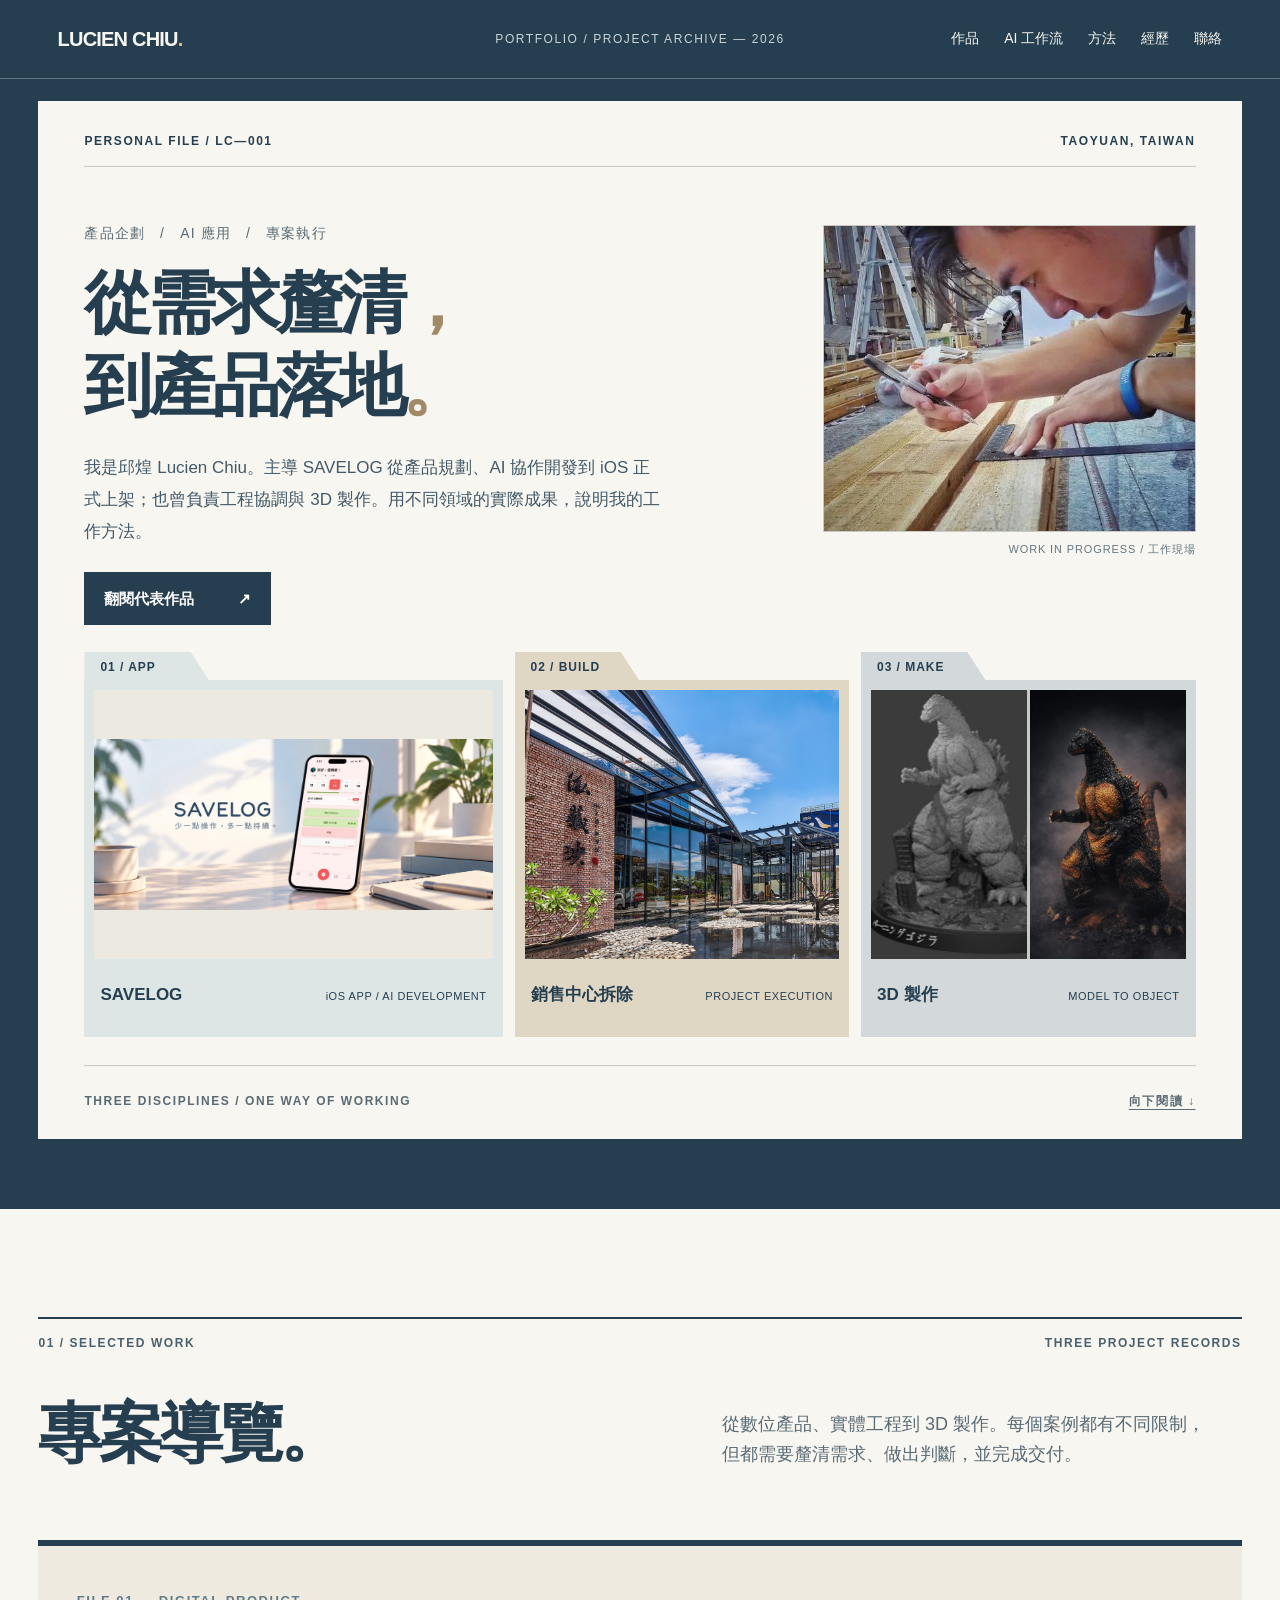
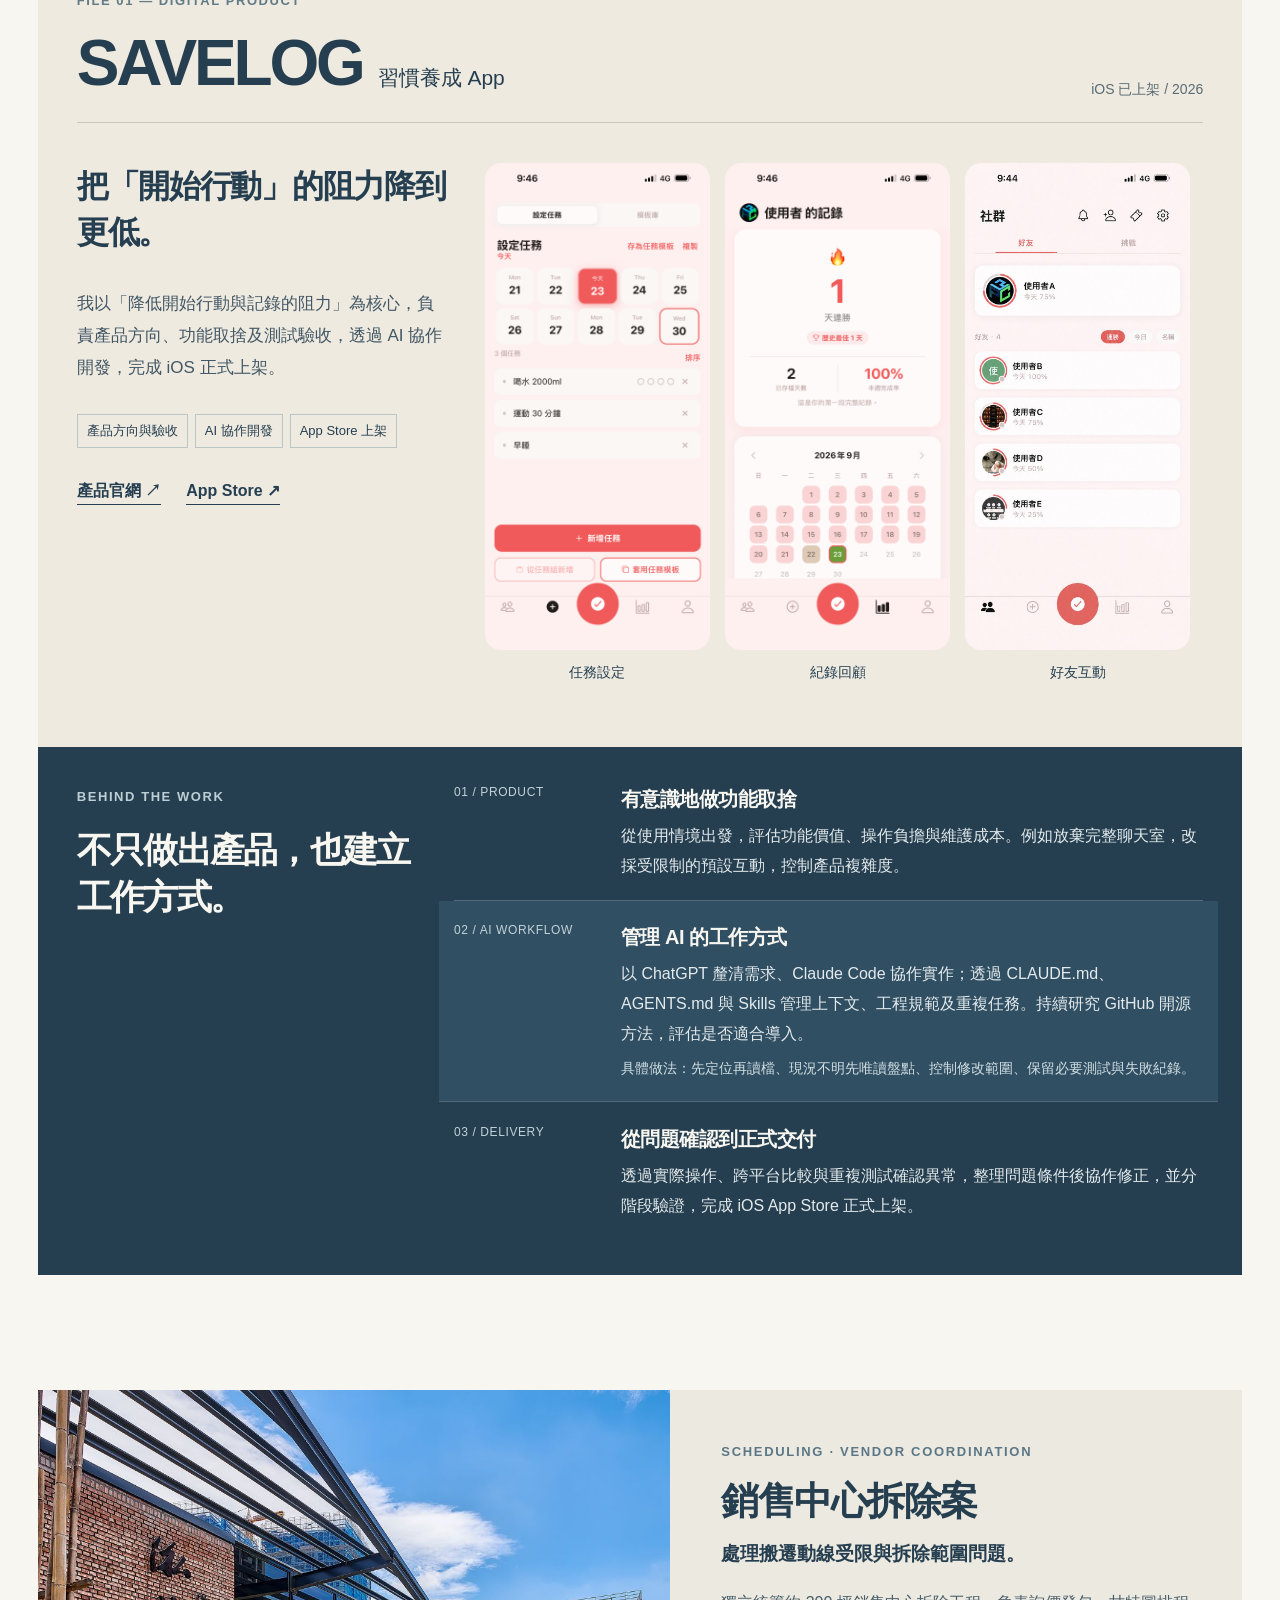
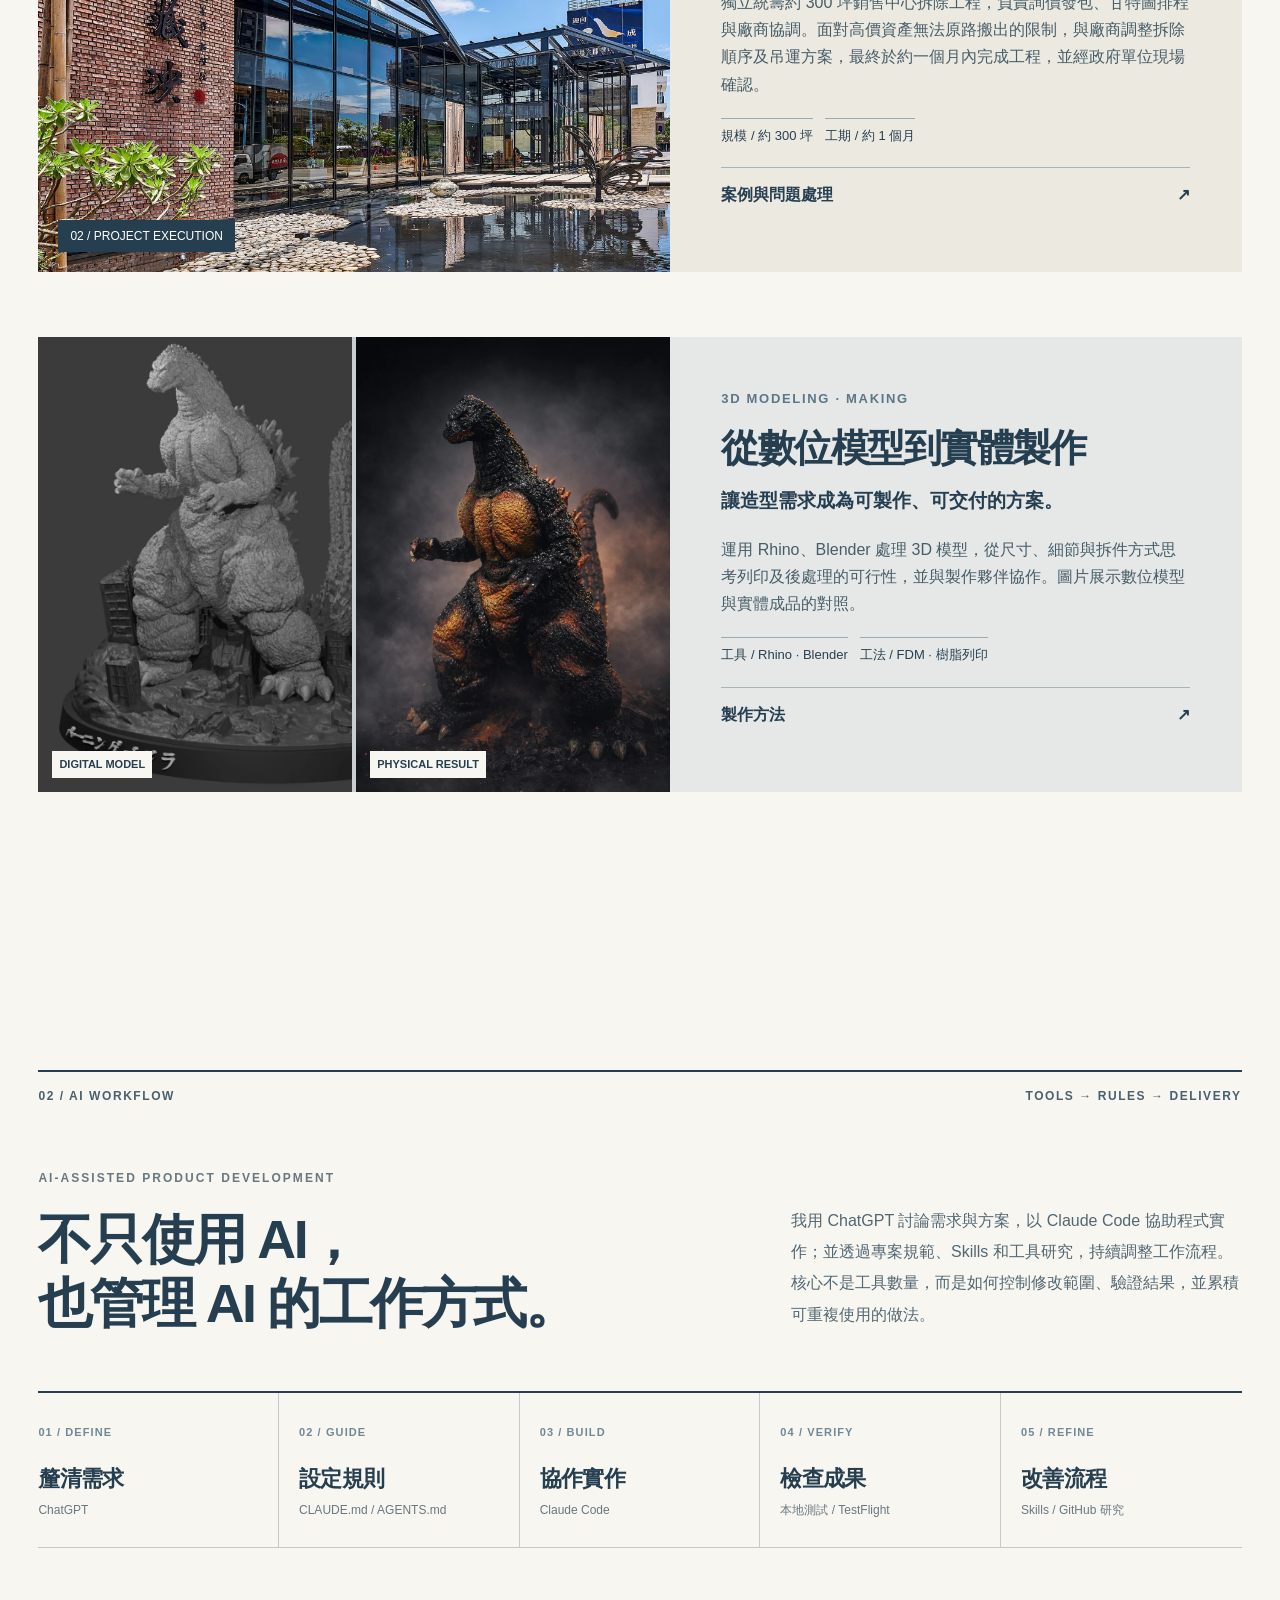
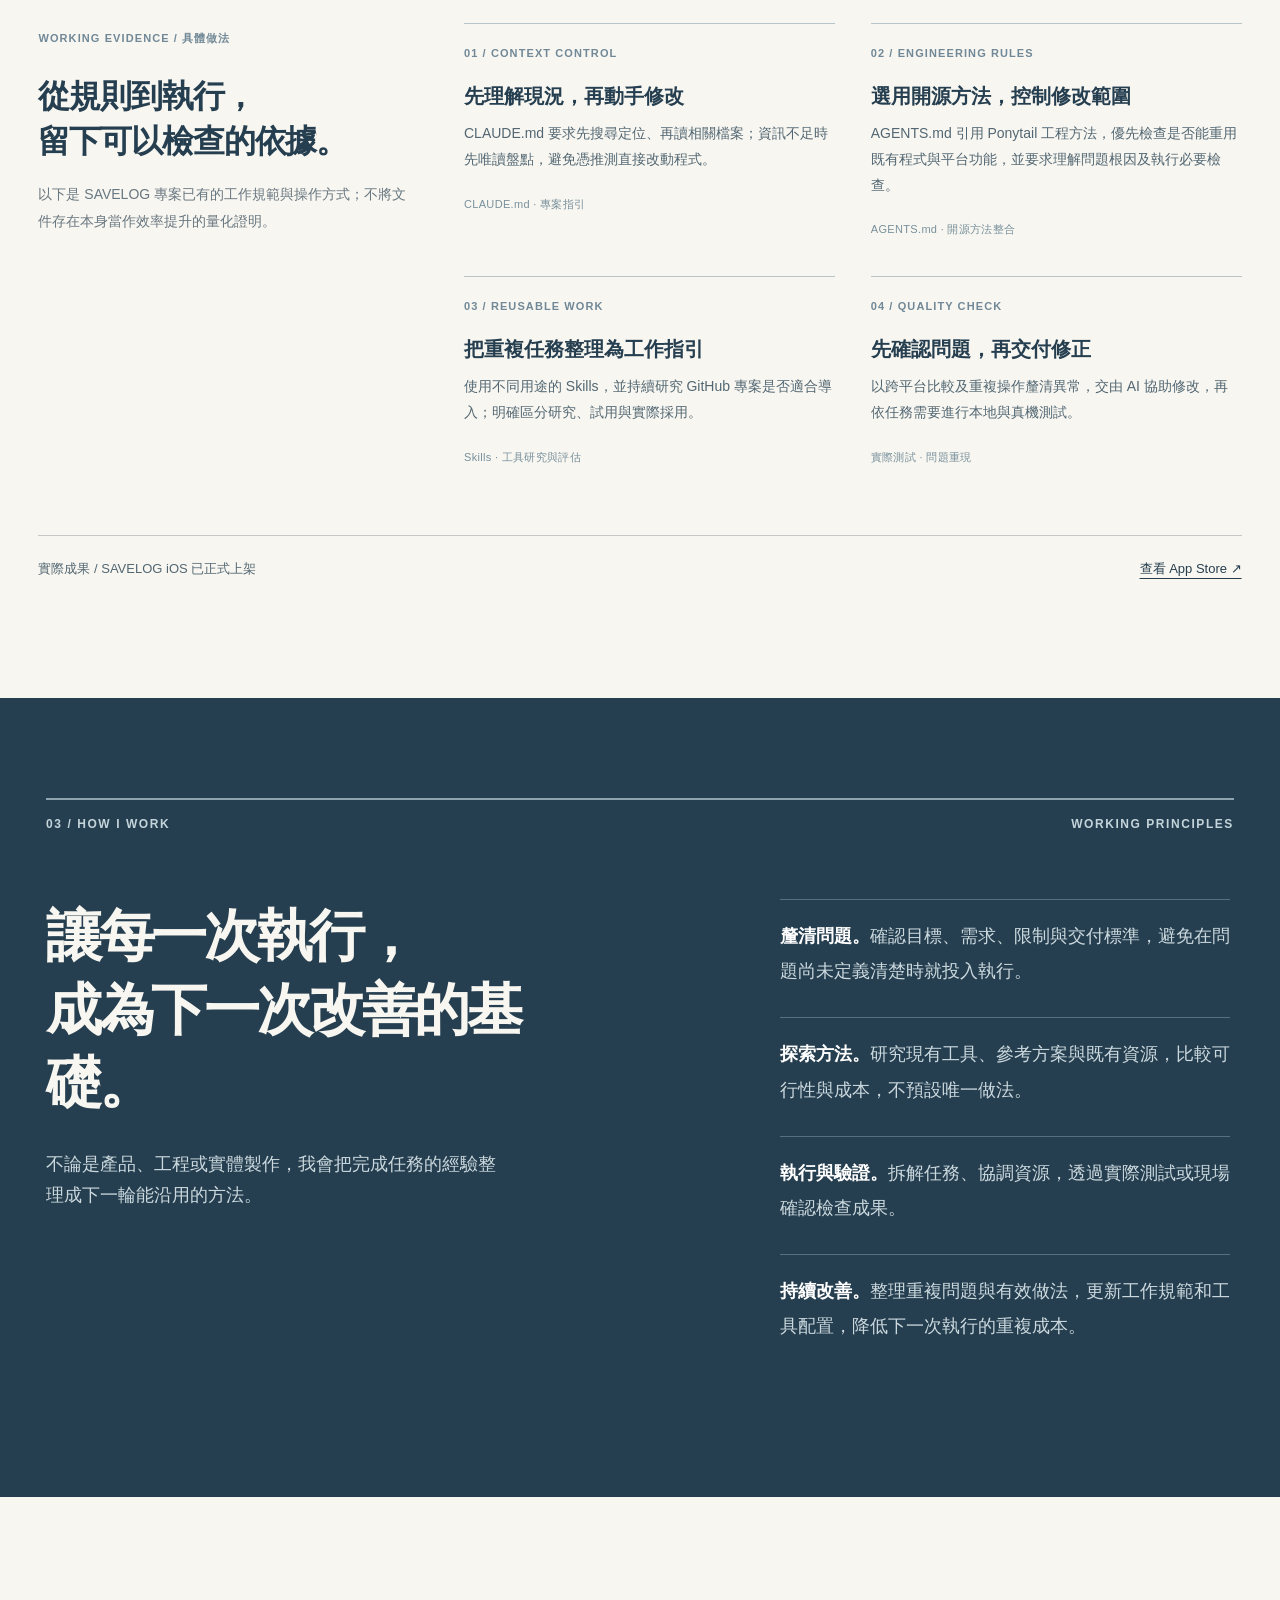
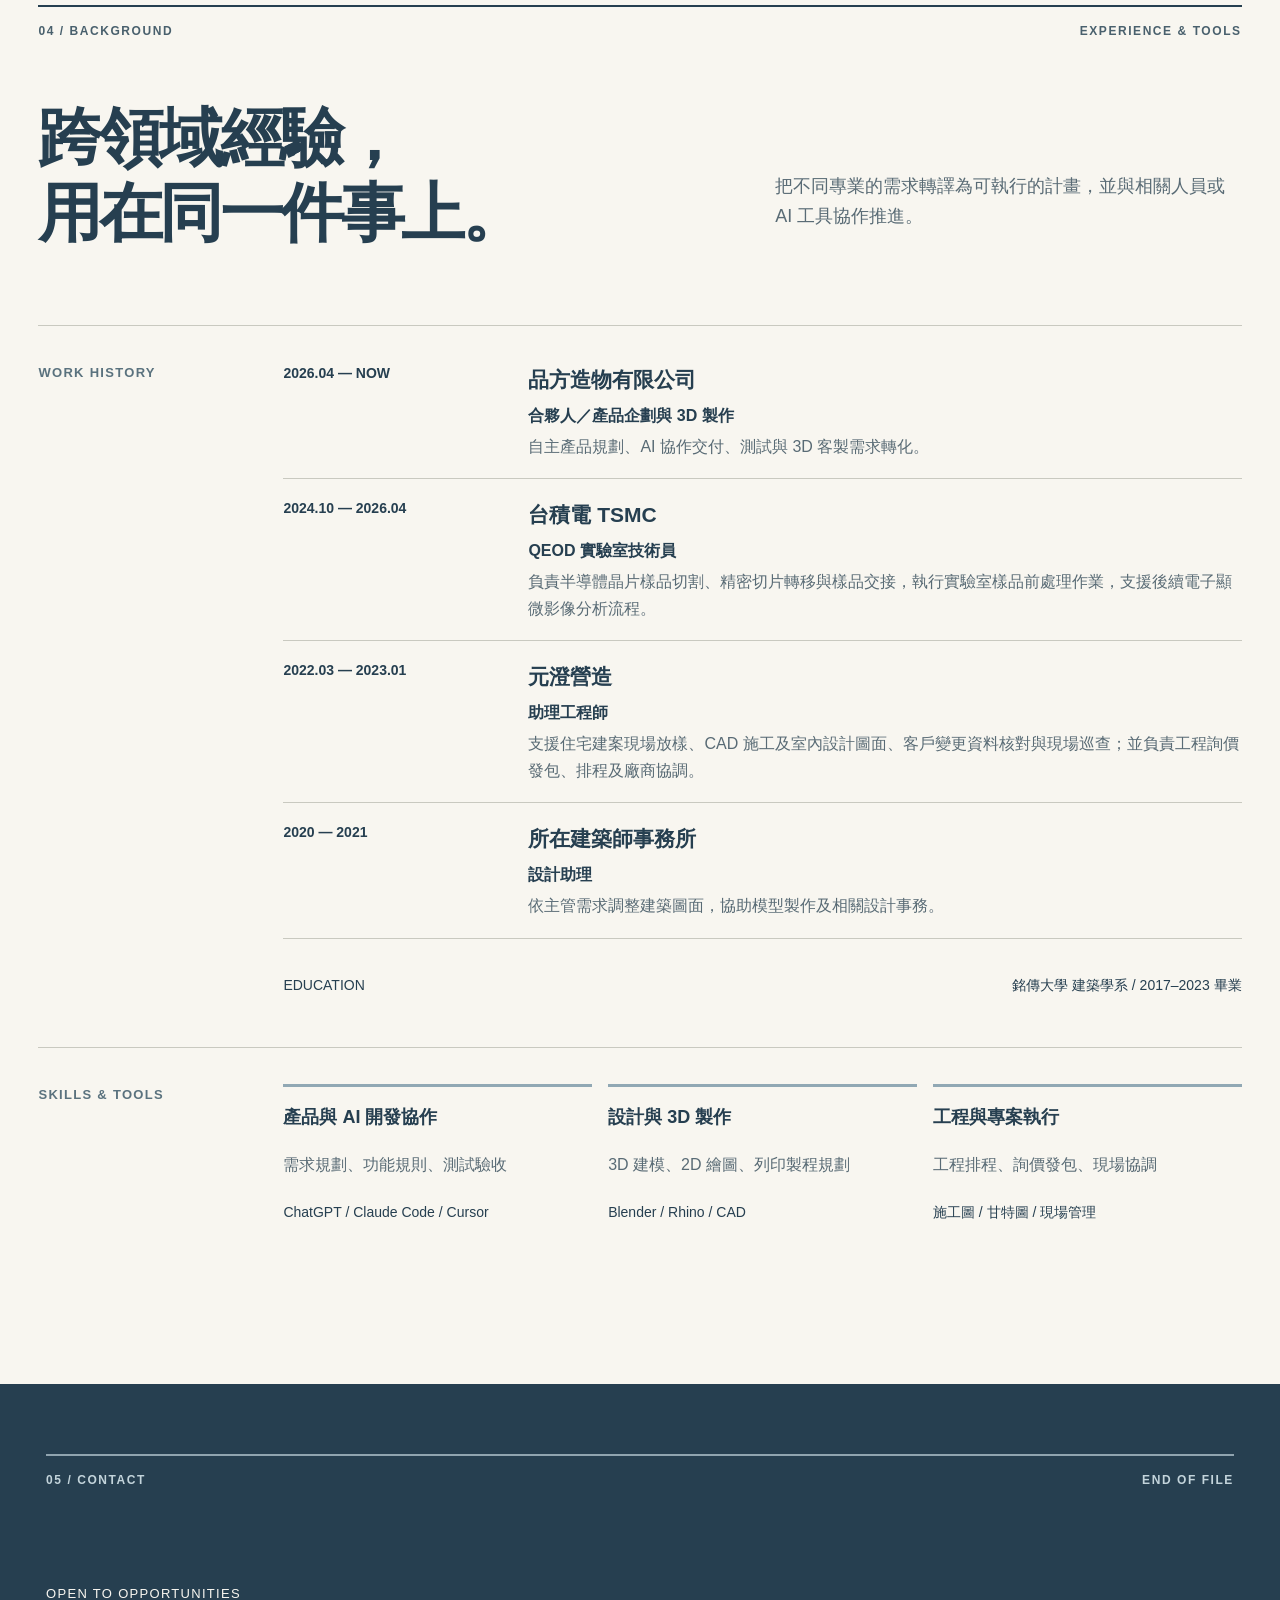
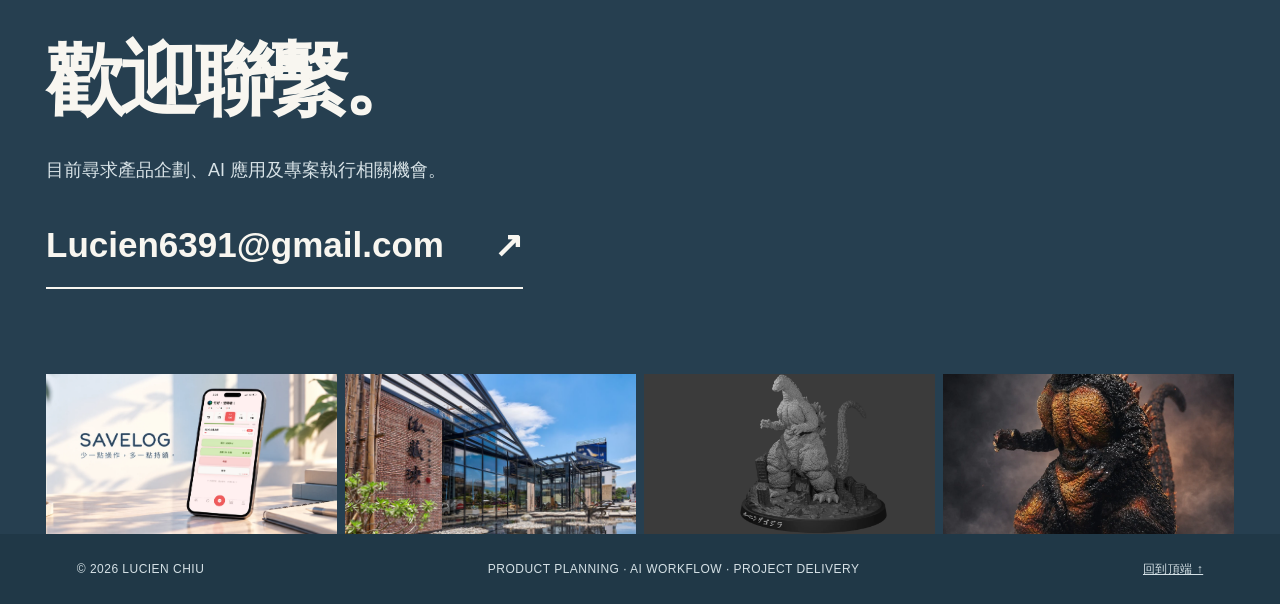
==== commit b8069d27: "Add files via upload" ====
--- a/index.html
+++ b/index.html
@@ -1,7 +1,7 @@
 <!DOCTYPE html><html lang="zh-Hant"><head><meta charset="utf-8"><meta name="viewport" content="width=device-width,initial-scale=1"><meta name="theme-color" content="#233e50"><meta name="description" content="邱煌 Lucien Chiu 的產品規劃、AI 工作流程與專案執行作品集。SAVELOG iOS App、拆除工程與 3D 製作案例。"><title>Lucien Chiu 邱煌｜Project Archive</title><link rel="stylesheet" href="styles.css"></head><body><a class="skip" href="#projects">跳到作品</a>
-<header class="topbar"><a class="brand" href="#top" aria-label="回到首頁">LUCIEN CHIU<span class="brand-dot">.</span></a><span class="header-meta">PORTFOLIO / PROJECT ARCHIVE <span class="desktop-only">— 2026</span></span><nav aria-label="網站導覽"><a href="#projects">作品</a><a href="#method">方法</a><a href="#career">經歷</a><a href="#contact">聯絡</a></nav></header>
+<header class="topbar"><a class="brand" href="#top" aria-label="回到首頁">LUCIEN CHIU<span class="brand-dot">.</span></a><span class="header-meta">PORTFOLIO / PROJECT ARCHIVE <span class="desktop-only">— 2026</span></span><nav aria-label="網站導覽"><a href="#projects">作品</a><a href="#ai-workflow">AI 工作流</a><a href="#method">方法</a><a href="#career">經歷</a><a href="#contact">聯絡</a></nav></header>
 <main id="top"><section class="hero" aria-labelledby="hero-title"><div class="hero-paper"><div class="doc-meta"><span>PERSONAL FILE / LC—001</span><span>TAOYUAN, TAIWAN</span></div><div class="hero-text"><p class="role-line">產品企劃　/　AI 應用　/　專案執行</p><h1 id="hero-title">從需求釐清<span class="ink-dot">，</span><br>到產品落地<span class="ink-dot">。</span></h1><p class="hero-summary">我是邱煌 Lucien Chiu。主導 SAVELOG 從產品規劃、AI 協作開發到 iOS 正式上架；也曾負責工程協調與 3D 製作。用不同領域的實際成果，說明我的工作方法。</p><a class="primary-link" href="#projects">翻閱代表作品 <span aria-hidden="true">↗</span></a></div><div class="portrait-slot"><div class="portrait-frame"><img src="assets/lucien-portrait.webp" alt="邱煌於木工工作現場進行測量與標記的照片"></div><p>WORK IN PROGRESS / 工作現場</p></div><div class="archive-stack" aria-label="三項實際代表作品"><a class="folder folder-a" href="#savelog"><span class="tab">01 / APP</span><div class="folder-img"><img src="assets/savelog-header.webp" alt="SAVELOG App 的正式品牌視覺，包含真實首頁介面"></div><div class="folder-bottom"><strong>SAVELOG</strong><span>iOS APP / AI DEVELOPMENT</span></div></a><a class="folder folder-b" href="#demolition"><span class="tab">02 / BUILD</span><div class="folder-img"><img src="assets/sales-center.jpg" alt="拆除前銷售中心建築外觀"></div><div class="folder-bottom"><strong>銷售中心拆除</strong><span>PROJECT EXECUTION</span></div></a><a class="folder folder-c" href="#modeling"><span class="tab">03 / MAKE</span><div class="folder-img twin"><img src="assets/godzilla-model.webp" alt="哥吉拉數位模型"><img src="assets/godzilla-finished.webp" alt="哥吉拉實體作品"></div><div class="folder-bottom"><strong>3D 製作</strong><span>MODEL TO OBJECT</span></div></a></div><div class="hero-end"><span>THREE DISCIPLINES / ONE WAY OF WORKING</span><a href="#projects">向下閱讀 ↓</a></div></div></section>
-<section class="section projects" id="projects"><div class="section-marker"><span>01 / SELECTED WORK</span><span>THREE PROJECT RECORDS</span></div><div class="section-head"><h2>讓成果說話。</h2><p>從數位產品、實體工程到 3D 製作。每個案例都有不同限制，但都需要釐清需求、做出判斷，並完成交付。</p></div>
+<section class="section projects" id="projects"><div class="section-marker"><span>01 / SELECTED WORK</span><span>THREE PROJECT RECORDS</span></div><div class="section-head"><h2>專案導覽。</h2><p>從數位產品、實體工程到 3D 製作。每個案例都有不同限制，但都需要釐清需求、做出判斷，並完成交付。</p></div>
 <article class="feature" id="savelog"><div class="feature-heading"><div><span class="archive-label">FILE 01 — DIGITAL PRODUCT</span><h3>SAVELOG<span class="h3-sub">習慣養成 App</span></h3></div><span class="file-state">iOS 已上架 / 2026</span></div><div class="feature-columns"><div class="feature-text"><p class="lead">把「開始行動」的阻力降到更低。</p><p>我以「降低開始行動與記錄的阻力」為核心，負責產品方向、功能取捨及測試驗收，透過 AI 協作開發，完成 iOS 正式上架。</p><div class="factline"><span>產品方向與驗收</span><span>AI 協作開發</span><span>App Store 上架</span></div><div class="case-links"><a href="https://savelog.app/" target="_blank" rel="noopener noreferrer">產品官網 ↗</a><a href="https://apps.apple.com/tw/app/savelog/id6796294139" target="_blank" rel="noopener noreferrer">App Store ↗</a></div></div><div class="screens" aria-label="SAVELOG 真實 App 截圖，可橫向捲動" tabindex="0"><figure><img src="assets/savelog-setup.png" alt="SAVELOG 任務設定介面" loading="lazy"><figcaption>任務設定</figcaption></figure><figure><img src="assets/savelog-progress.png" alt="SAVELOG 紀錄回顧介面" loading="lazy"><figcaption>紀錄回顧</figcaption></figure><figure><img src="assets/savelog-community.png" alt="SAVELOG 社交互動介面" loading="lazy"><figcaption>好友互動</figcaption></figure></div></div>
 <div class="decisions"><div class="decisions-head"><span class="archive-label">BEHIND THE WORK</span><h4>不只做出產品，也建立工作方式。</h4></div><div class="decision-lines"><div><span class="num">01 / PRODUCT</span><div><h5>有意識地做功能取捨</h5><p>從使用情境出發，評估功能價值、操作負擔與維護成本。例如放棄完整聊天室，改採受限制的預設互動，控制產品複雜度。</p></div></div><div class="emphasis"><span class="num">02 / AI WORKFLOW</span><div><h5>管理 AI 的工作方式</h5><p>以 ChatGPT 釐清需求、Claude Code 協作實作；透過 CLAUDE.md、AGENTS.md 與 Skills 管理上下文、工程規範及重複任務。持續研究 GitHub 開源方法，評估是否適合導入。</p><p class="smallproof">具體做法：先定位再讀檔、現況不明先唯讀盤點、控制修改範圍、保留必要測試與失敗紀錄。</p></div></div><div><span class="num">03 / DELIVERY</span><div><h5>從問題確認到正式交付</h5><p>透過實際操作、跨平台比較與重複測試確認異常，整理問題條件後協作修正，並分階段驗證，完成 iOS App Store 正式上架。</p></div></div></div></div></article>
 <div class="case-wrap"><article aria-labelledby="demolition-title" class="case" id="demolition">
@@ -13,6 +13,13 @@
 <div class="case-content"><p class="case-category">3D MODELING · MAKING</p><h3 id="model-title">從數位模型到實體製作</h3><p class="case-leadline">讓造型需求成為可製作、可交付的方案。</p><p>運用 Rhino、Blender 處理 3D 模型，從尺寸、細節與拆件方式思考列印及後處理的可行性，並與製作夥伴協作。圖片展示數位模型與實體成品的對照。</p><div class="facts"><span>工具 / Rhino · Blender</span><span>工法 / FDM · 樹脂列印</span></div><details><summary>製作方法 <span aria-hidden="true">↗</span></summary><div class="case-detail"><h4>需求轉譯</h4><p>先確認尺寸、造型、數量與交期；遇到不明確的需求，提供具體選項協助討論。</p><h4>製造限制</h4><p>建模時考量細節強度、列印分件、組裝與後處理；對不可行的細節提出替代方案。</p><p class="note">實際模型、列印與塗裝分工依個別作品確認；此處不將所有製程宣稱為獨立完成。</p></div></details></div>
 </article></div>
 </section>
-<section class="method" id="method"><div class="section-marker light"><span>02 / HOW I WORK</span><span>WORKING PRINCIPLES</span></div><div class="method-layout"><div><h2>讓每一次執行，<br>成為下一次改善的基礎。</h2><p>不論是產品、工程或實體製作，我會把完成任務的經驗整理成下一輪能沿用的方法。</p></div><div class="method-list"><p><strong>釐清問題。</strong>確認目標、需求、限制與交付標準，避免在問題尚未定義清楚時就投入執行。</p><p><strong>探索方法。</strong>研究現有工具、參考方案與既有資源，比較可行性與成本，不預設唯一做法。</p><p><strong>執行與驗證。</strong>拆解任務、協調資源，透過實際測試或現場確認檢查成果。</p><p><strong>持續改善。</strong>整理重複問題與有效做法，更新工作規範和工具配置，降低下一次執行的重複成本。</p></div></div></section>
-<section class="section career" id="career"><div class="section-marker"><span>03 / BACKGROUND</span><span>EXPERIENCE & TOOLS</span></div><div class="career-intro"><h2>跨領域經驗，<br>用在同一件事上。</h2><p>把不同專業的需求轉譯為可執行的計畫，並與相關人員或 AI 工具協作推進。</p></div><div class="experience"><div class="side-label">WORK HISTORY</div><div class="timeline"><div class="timeline-row"><time>2026.04 — NOW</time><div><h3>品方造物有限公司</h3><p class="job-title">合夥人／產品企劃與 3D 製作</p><p>自主產品規劃、AI 協作交付、測試與 3D 客製需求轉化。</p></div></div><div class="timeline-row"><time>2024.10 — 2026.04</time><div><h3>台積電 TSMC</h3><p class="job-title">QEOD 實驗室技術員</p><p>負責半導體晶片樣品切割、精密切片轉移與樣品交接，執行實驗室樣品前處理作業，支援後續電子顯微影像分析流程。</p></div></div><div class="timeline-row"><time>2022.03 — 2023.01</time><div><h3>元澄營造</h3><p class="job-title">助理工程師</p><p>支援住宅建案現場放樣、CAD 施工及室內設計圖面、客戶變更資料核對與現場巡查；並負責工程詢價發包、排程及廠商協調。</p></div></div><div class="timeline-row"><time>2020 — 2021</time><div><h3>所在建築師事務所</h3><p class="job-title">設計助理</p><p>依主管需求調整建築圖面，協助模型製作及相關設計事務。</p></div></div></div><p class="education">EDUCATION <strong>銘傳大學 建築學系 / 2017–2023 畢業</strong></p></div><div class="skill-block"><div class="side-label">SKILLS & TOOLS</div><div class="skills-grid"><div><h3>產品與 AI 開發協作</h3><p>需求規劃、功能規則、測試驗收</p><small>ChatGPT / Claude Code / Cursor</small></div><div><h3>設計與 3D 製作</h3><p>3D 建模、2D 繪圖、列印製程規劃</p><small>Blender / Rhino / CAD</small></div><div><h3>工程與專案執行</h3><p>工程排程、詢價發包、現場協調</p><small>施工圖 / 甘特圖 / 現場管理</small></div></div></div></section>
-<section class="contact" id="contact"><div class="section-marker light"><span>04 / CONTACT</span><span>END OF FILE</span></div><div class="contact-main"><span>OPEN TO OPPORTUNITIES</span><h2>歡迎聯繫。</h2><p>目前尋求產品企劃、AI 應用及專案執行相關機會。</p><a href="mailto:Lucien6391@gmail.com" class="contact-action">Lucien6391@gmail.com <span aria-hidden="true">↗</span></a></div><div class="contact-strip"><img src="assets/savelog-header.webp" alt="SAVELOG App" loading="lazy"><img src="assets/sales-center.jpg" alt="銷售中心工程" loading="lazy"><img src="assets/godzilla-model.webp" alt="3D 數位模型" loading="lazy"><img src="assets/godzilla-finished.webp" alt="3D 實體完成品" loading="lazy"></div></section></main><footer><span>© 2026 LUCIEN CHIU</span><span>PRODUCT PLANNING · AI WORKFLOW · PROJECT DELIVERY</span><a href="#top">回到頂端 ↑</a></footer><script src="main.js" defer></script></body></html>+<section class="aiwork section" id="ai-workflow" aria-labelledby="aiwork-title">
+<div class="section-marker"><span>02 / AI WORKFLOW</span><span>TOOLS → RULES → DELIVERY</span></div>
+<div class="aiwork-intro"><div><p class="aiwork-kicker">AI-ASSISTED PRODUCT DEVELOPMENT</p><h2 id="aiwork-title">不只使用 AI，<br>也管理 AI 的工作方式。</h2></div><p>我用 ChatGPT 討論需求與方案，以 Claude Code 協助程式實作；並透過專案規範、Skills 和工具研究，持續調整工作流程。核心不是工具數量，而是如何控制修改範圍、驗證結果，並累積可重複使用的做法。</p></div>
+<div class="aiwork-track" aria-label="SAVELOG AI 協作工作流程"><div><span>01 / DEFINE</span><h3>釐清需求</h3><p>ChatGPT</p></div><div><span>02 / GUIDE</span><h3>設定規則</h3><p>CLAUDE.md / AGENTS.md</p></div><div><span>03 / BUILD</span><h3>協作實作</h3><p>Claude Code</p></div><div><span>04 / VERIFY</span><h3>檢查成果</h3><p>本地測試 / TestFlight</p></div><div><span>05 / REFINE</span><h3>改善流程</h3><p>Skills / GitHub 研究</p></div></div>
+<div class="aiwork-proof"><div class="aiwork-proof-lead"><span class="aiwork-overline">WORKING EVIDENCE / 具體做法</span><h3>從規則到執行，<br>留下可以檢查的依據。</h3><p>以下是 SAVELOG 專案已有的工作規範與操作方式；不將文件存在本身當作效率提升的量化證明。</p></div><div class="aiwork-proofs"><article><span>01 / CONTEXT CONTROL</span><h4>先理解現況，再動手修改</h4><p>CLAUDE.md 要求先搜尋定位、再讀相關檔案；資訊不足時先唯讀盤點，避免憑推測直接改動程式。</p><small>CLAUDE.md · 專案指引</small></article><article><span>02 / ENGINEERING RULES</span><h4>選用開源方法，控制修改範圍</h4><p>AGENTS.md 引用 Ponytail 工程方法，優先檢查是否能重用既有程式與平台功能，並要求理解問題根因及執行必要檢查。</p><small>AGENTS.md · 開源方法整合</small></article><article><span>03 / REUSABLE WORK</span><h4>把重複任務整理為工作指引</h4><p>使用不同用途的 Skills，並持續研究 GitHub 專案是否適合導入；明確區分研究、試用與實際採用。</p><small>Skills · 工具研究與評估</small></article><article><span>04 / QUALITY CHECK</span><h4>先確認問題，再交付修正</h4><p>以跨平台比較及重複操作釐清異常，交由 AI 協助修改，再依任務需要進行本地與真機測試。</p><small>實際測試 · 問題重現</small></article></div></div>
+<div class="aiwork-foot"><span>實際成果 / SAVELOG iOS 已正式上架</span><a href="https://apps.apple.com/tw/app/savelog/id6796294139" target="_blank" rel="noopener noreferrer">查看 App Store ↗</a></div>
+</section>
+<section class="method" id="method"><div class="section-marker light"><span>03 / HOW I WORK</span><span>WORKING PRINCIPLES</span></div><div class="method-layout"><div><h2>讓每一次執行，<br>成為下一次改善的基礎。</h2><p>不論是產品、工程或實體製作，我會把完成任務的經驗整理成下一輪能沿用的方法。</p></div><div class="method-list"><p><strong>釐清問題。</strong>確認目標、需求、限制與交付標準，避免在問題尚未定義清楚時就投入執行。</p><p><strong>探索方法。</strong>研究現有工具、參考方案與既有資源，比較可行性與成本，不預設唯一做法。</p><p><strong>執行與驗證。</strong>拆解任務、協調資源，透過實際測試或現場確認檢查成果。</p><p><strong>持續改善。</strong>整理重複問題與有效做法，更新工作規範和工具配置，降低下一次執行的重複成本。</p></div></div></section>
+<section class="section career" id="career"><div class="section-marker"><span>04 / BACKGROUND</span><span>EXPERIENCE & TOOLS</span></div><div class="career-intro"><h2>跨領域經驗，<br>用在同一件事上。</h2><p>把不同專業的需求轉譯為可執行的計畫，並與相關人員或 AI 工具協作推進。</p></div><div class="experience"><div class="side-label">WORK HISTORY</div><div class="timeline"><div class="timeline-row"><time>2026.04 — NOW</time><div><h3>品方造物有限公司</h3><p class="job-title">合夥人／產品企劃與 3D 製作</p><p>自主產品規劃、AI 協作交付、測試與 3D 客製需求轉化。</p></div></div><div class="timeline-row"><time>2024.10 — 2026.04</time><div><h3>台積電 TSMC</h3><p class="job-title">QEOD 實驗室技術員</p><p>負責半導體晶片樣品切割、精密切片轉移與樣品交接，執行實驗室樣品前處理作業，支援後續電子顯微影像分析流程。</p></div></div><div class="timeline-row"><time>2022.03 — 2023.01</time><div><h3>元澄營造</h3><p class="job-title">助理工程師</p><p>支援住宅建案現場放樣、CAD 施工及室內設計圖面、客戶變更資料核對與現場巡查；並負責工程詢價發包、排程及廠商協調。</p></div></div><div class="timeline-row"><time>2020 — 2021</time><div><h3>所在建築師事務所</h3><p class="job-title">設計助理</p><p>依主管需求調整建築圖面，協助模型製作及相關設計事務。</p></div></div></div><p class="education">EDUCATION <strong>銘傳大學 建築學系 / 2017–2023 畢業</strong></p></div><div class="skill-block"><div class="side-label">SKILLS & TOOLS</div><div class="skills-grid"><div><h3>產品與 AI 開發協作</h3><p>需求規劃、功能規則、測試驗收</p><small>ChatGPT / Claude Code / Cursor</small></div><div><h3>設計與 3D 製作</h3><p>3D 建模、2D 繪圖、列印製程規劃</p><small>Blender / Rhino / CAD</small></div><div><h3>工程與專案執行</h3><p>工程排程、詢價發包、現場協調</p><small>施工圖 / 甘特圖 / 現場管理</small></div></div></div></section>
+<section class="contact" id="contact"><div class="section-marker light"><span>05 / CONTACT</span><span>END OF FILE</span></div><div class="contact-main"><span>OPEN TO OPPORTUNITIES</span><h2>歡迎聯繫。</h2><p>目前尋求產品企劃、AI 應用及專案執行相關機會。</p><a href="mailto:Lucien6391@gmail.com" class="contact-action">Lucien6391@gmail.com <span aria-hidden="true">↗</span></a></div><div class="contact-strip"><img src="assets/savelog-header.webp" alt="SAVELOG App" loading="lazy"><img src="assets/sales-center.jpg" alt="銷售中心工程" loading="lazy"><img src="assets/godzilla-model.webp" alt="3D 數位模型" loading="lazy"><img src="assets/godzilla-finished.webp" alt="3D 實體完成品" loading="lazy"></div></section></main><footer><span>© 2026 LUCIEN CHIU</span><span>PRODUCT PLANNING · AI WORKFLOW · PROJECT DELIVERY</span><a href="#top">回到頂端 ↑</a></footer><script src="main.js" defer></script></body></html>
--- a/styles.css
+++ b/styles.css
@@ -41,3 +41,28 @@
 .screens figcaption{margin-top:11px}
 @media(max-width:1050px){.section{width:calc(100% - 6vw)}.feature-columns{grid-template-columns:minmax(0,.75fr) minmax(0,1.25fr)}.screens figure{flex-basis:calc((100% - 24px)/3)}}
 @media(max-width:720px){.section{width:calc(100% - 20px);padding-left:0;padding-right:0}.portrait-frame{height:285px}.portrait-frame img{object-position:center 35%}.feature-columns{grid-template-columns:1fr;gap:28px}.screens{gap:14px}.screens figure{flex:0 0 47%;min-width:0}.screens img{height:auto;border-radius:14px}}
+
+/* V4.14: independent AI Workflow chapter, aligned to V4.13 content width. */
+.aiwork{padding-top:105px;padding-bottom:118px;scroll-margin-top:85px}
+.aiwork-intro{display:grid;grid-template-columns:1.2fr .8fr;gap:clamp(40px,6vw,115px);margin:62px 0 55px;align-items:end}
+.aiwork-kicker{font-size:12px;letter-spacing:.17em;color:#687780;margin:0 0 18px;font-weight:700}
+.aiwork-intro h2{font-size:clamp(34px,4.2vw,64px);font-weight:760;line-height:1.2;letter-spacing:-.045em;margin:0;color:#263F50}
+.aiwork-intro>p{font-size:16px;line-height:1.95;color:#526773;margin:0 0 6px;max-width:520px}
+.aiwork-track{display:grid;grid-template-columns:repeat(5,minmax(0,1fr));border-top:2px solid #263F50;border-bottom:1px solid #c7c9c8}
+.aiwork-track>div{padding:24px 20px 28px;min-height:150px;border-right:1px solid #c7c9c8}
+.aiwork-track>div:first-child{padding-left:0}.aiwork-track>div:last-child{border-right:0}
+.aiwork-track span,.aiwork-proofs article>span,.aiwork-overline{font-size:11px;letter-spacing:.10em;color:#708897;font-weight:700}
+.aiwork-track h3{font-size:22px;line-height:1.35;color:#263F50;margin:20px 0 7px;letter-spacing:-.03em}
+.aiwork-track p{color:#687780;font-size:12px;line-height:1.5;margin:0;overflow-wrap:anywhere}
+.aiwork-proof{display:grid;grid-template-columns:minmax(220px,.65fr) minmax(0,1.35fr);gap:clamp(30px,4vw,70px);padding:75px 0 30px}
+.aiwork-proof-lead h3{font-size:clamp(25px,2.5vw,36px);line-height:1.4;letter-spacing:-.035em;color:#263F50;margin:24px 0 18px}
+.aiwork-proof-lead p{font-size:14px;line-height:1.9;color:#687780;max-width:370px}
+.aiwork-proofs{display:grid;grid-template-columns:repeat(2,minmax(0,1fr));gap:34px 36px}
+.aiwork-proofs article{padding-top:14px;border-top:1px solid #b8c5c8}
+.aiwork-proofs h4{font-size:20px;line-height:1.5;color:#263F50;margin:16px 0 10px}
+.aiwork-proofs p{font-size:14px;line-height:1.85;color:#526773;margin:0 0 16px}
+.aiwork-proofs small{font-size:11px;color:#78909c;letter-spacing:.03em}
+.aiwork-foot{margin-top:36px;padding-top:22px;border-top:1px solid #c7c9c8;display:flex;justify-content:space-between;align-items:center;gap:18px;color:#526773;font-size:13px}
+.aiwork-foot a{color:#263F50;text-decoration:underline;text-underline-offset:5px}
+@media(max-width:980px){.aiwork-track{grid-template-columns:repeat(3,minmax(0,1fr))}.aiwork-track>div{border-bottom:1px solid #c7c9c8}.aiwork-track>div:nth-child(3){border-right:0}.aiwork-track>div:nth-child(n+4){border-bottom:0}.aiwork-track>div:nth-child(4){padding-left:0}.aiwork-intro{gap:32px}}
+@media(max-width:720px){.aiwork{padding-top:72px;padding-bottom:74px}.aiwork-intro{grid-template-columns:1fr;gap:20px;margin:38px 0}.aiwork-intro h2{font-size:36px}.aiwork-intro>p{font-size:15px}.aiwork-track{grid-template-columns:1fr 1fr}.aiwork-track>div{min-height:118px;padding:17px 12px 20px!important;border-bottom:1px solid #c7c9c8!important;border-right:1px solid #c7c9c8!important}.aiwork-track>div:nth-child(even){border-right:0!important}.aiwork-track>div:last-child{border-bottom:0!important}.aiwork-track h3{margin:11px 0 5px;font-size:19px}.aiwork-proof{grid-template-columns:1fr;gap:22px;padding-top:48px}.aiwork-proofs{grid-template-columns:1fr;gap:24px}.aiwork-foot{align-items:flex-start;flex-direction:column}}
